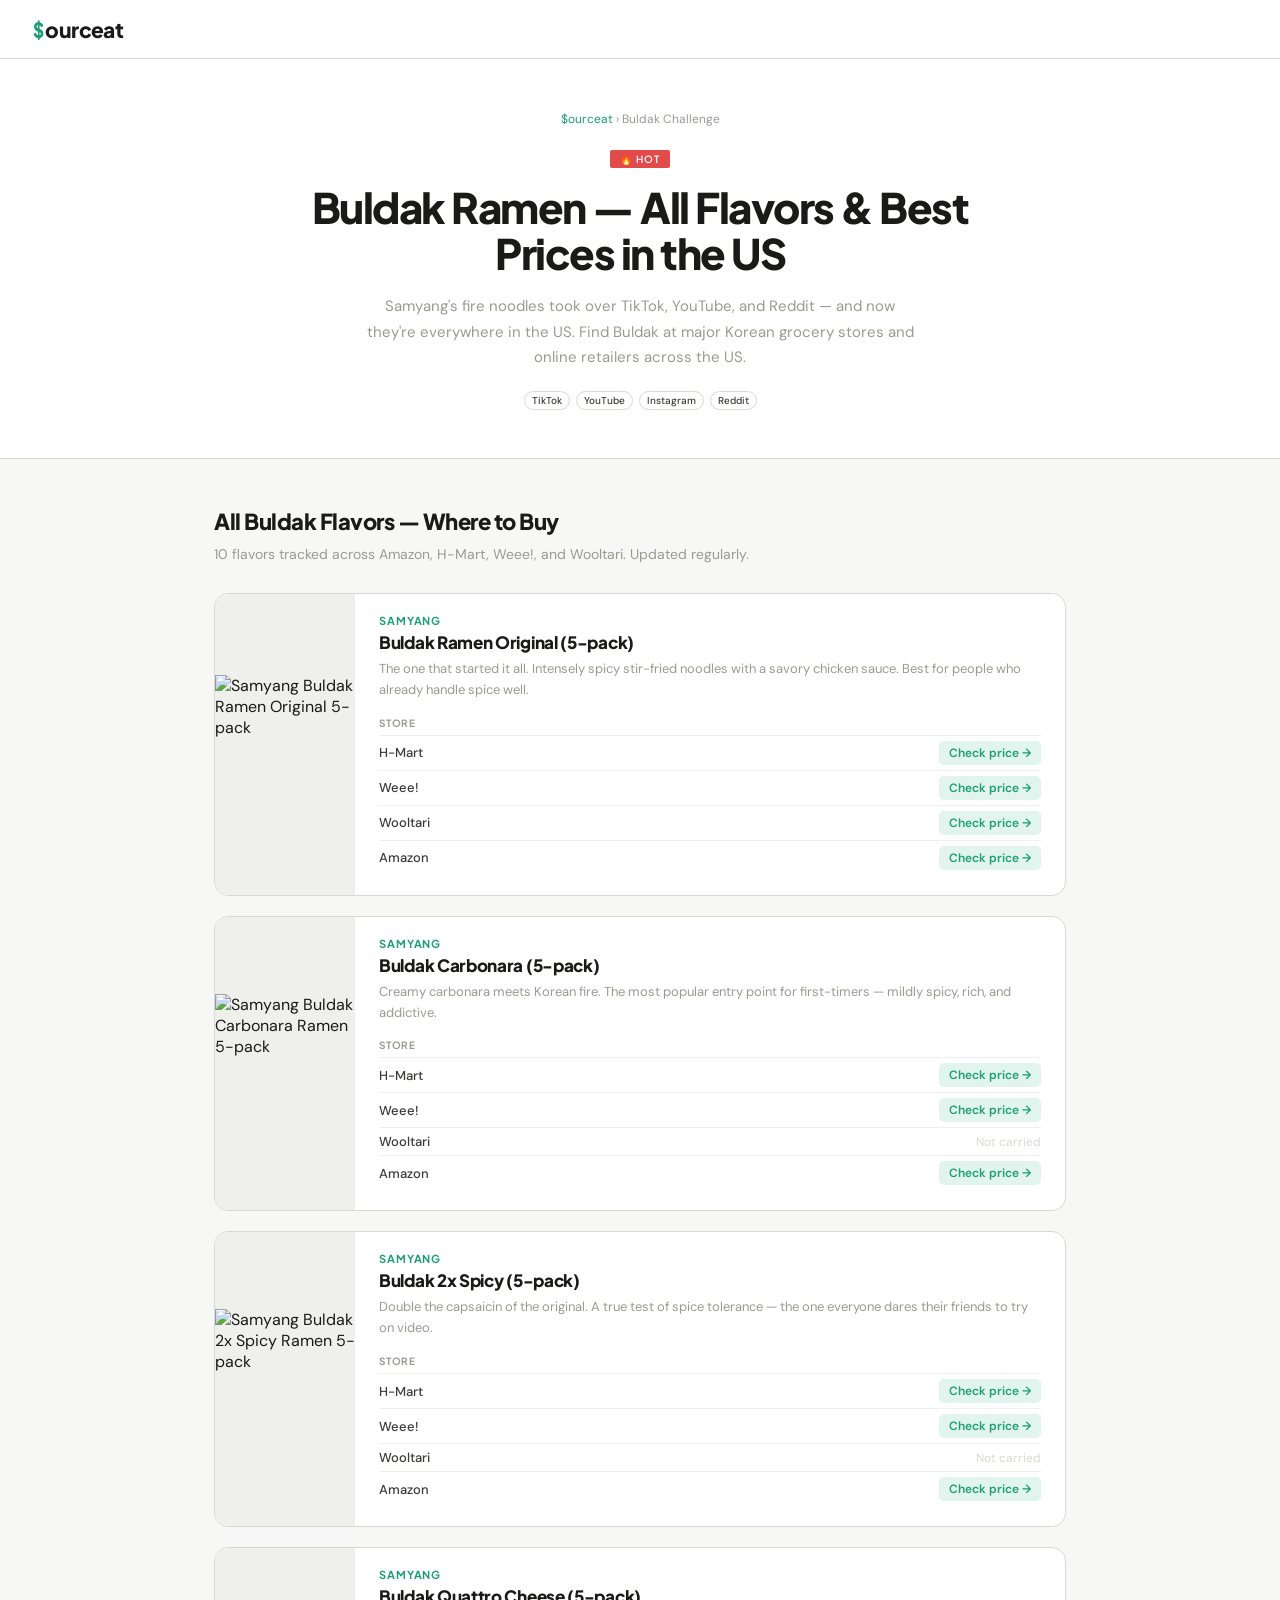
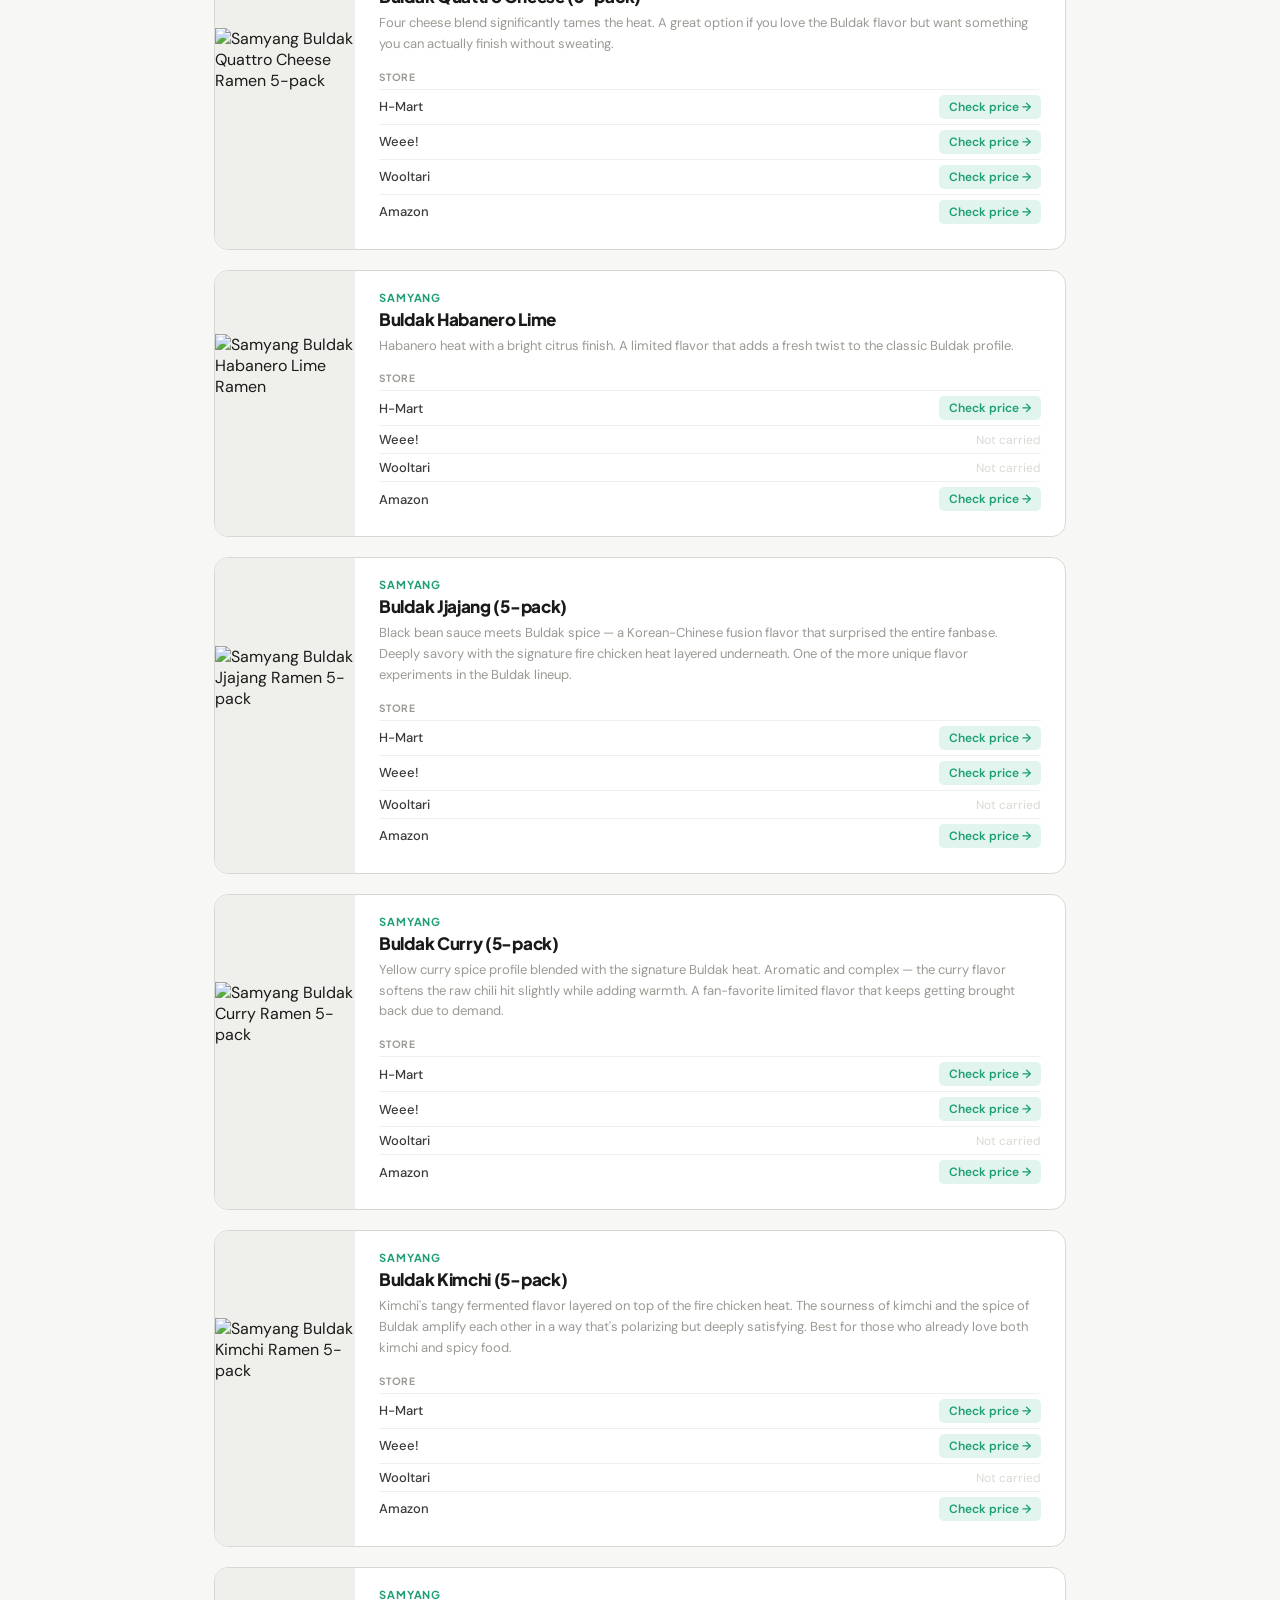
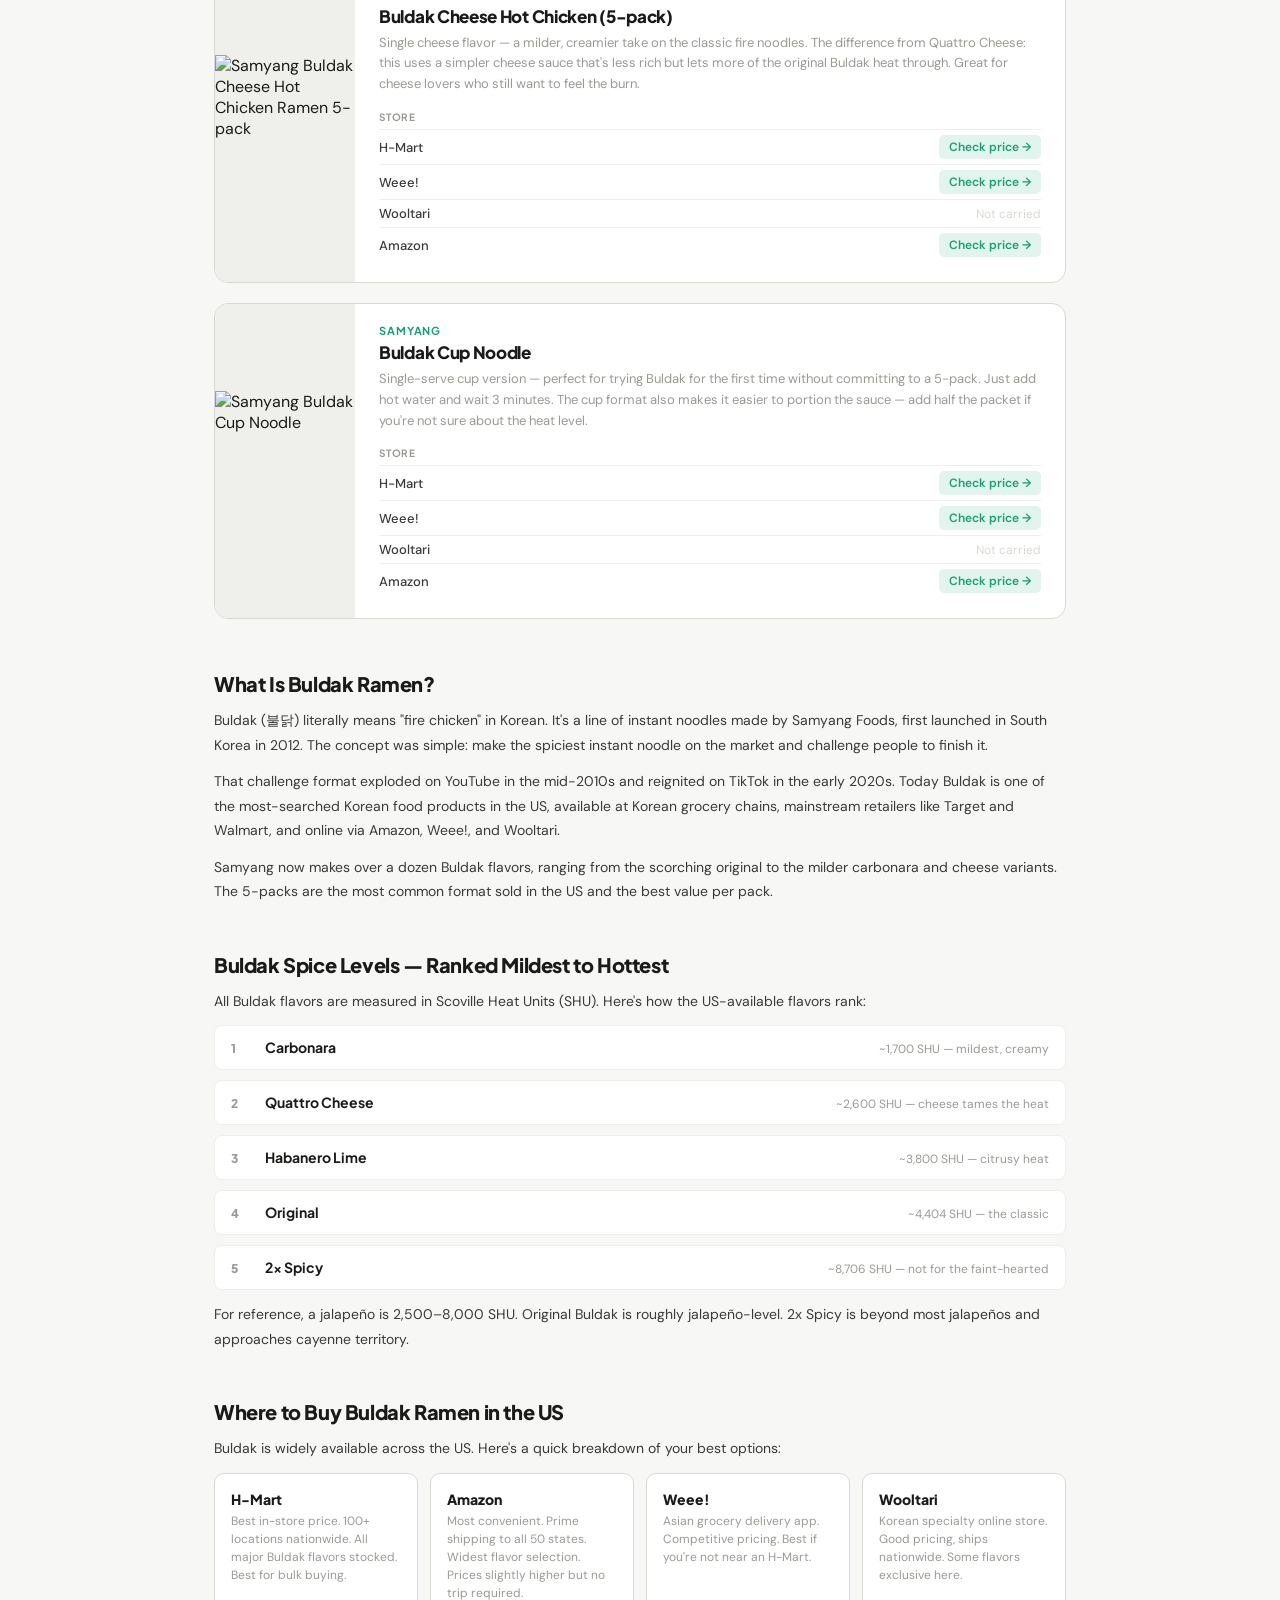
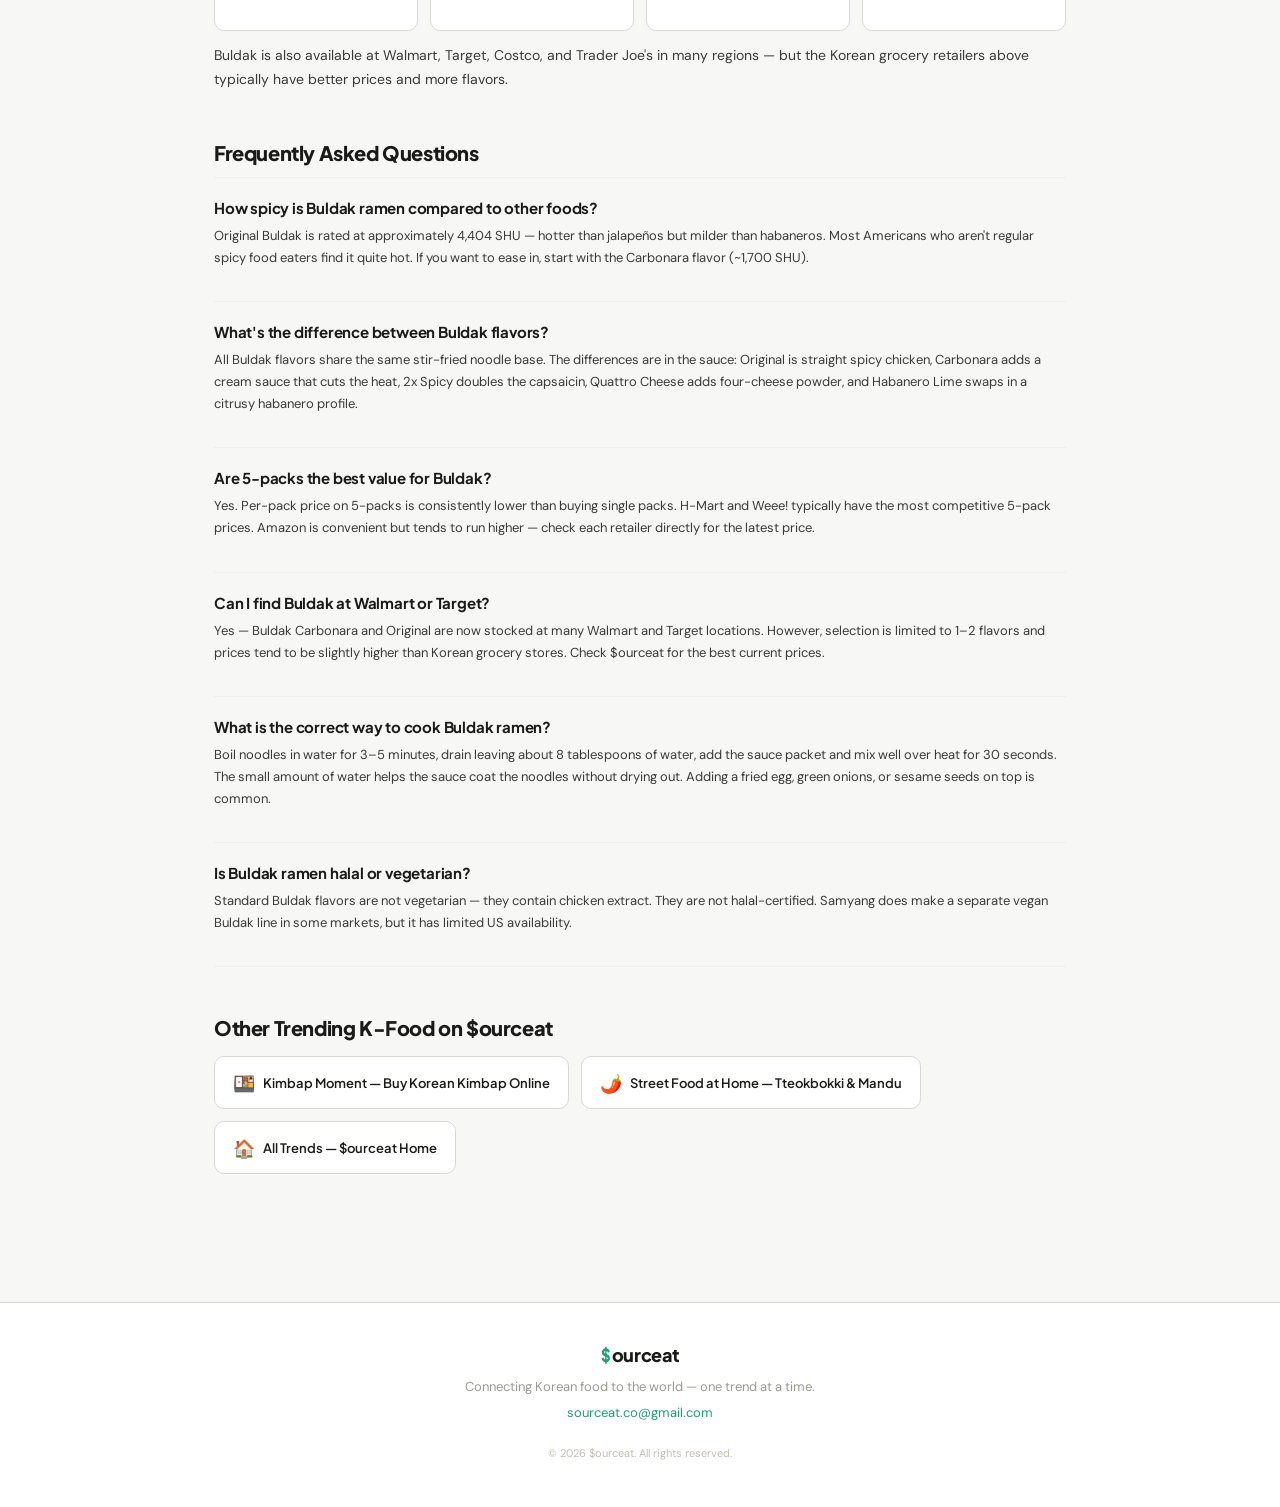
==== buldak.html @ 6c548b0f "Add /snacks page, expand buldak to 10 products, add email newsletter + sitemap update - New snacks.h" ====
<!DOCTYPE html>
<html lang="en">
<head>
  <meta charset="UTF-8"/>
  <meta name="viewport" content="width=device-width, initial-scale=1.0"/>
  <title>Buldak Ramen: All Flavors — Where to Buy in the US | $ourceat</title>
  <meta name="description" content="Shop Samyang Buldak fire noodles across Amazon, H-Mart, Weee!, Wooltari, and Yamibuy. Original, Carbonara, 2x Spicy, Quattro Cheese — all in one place."/>
  <link rel="canonical" href="https://sourceat.vercel.app/buldak"/>
  <meta name="google-site-verification" content="n_wAcvXd13I_KfXWBFUASHfhzaQqhUl67tH9fZztiqk"/>
  <script defer src="/_vercel/insights/script.js"></script>
  <!-- Open Graph -->
  <meta property="og:type" content="article"/>
  <meta property="og:title" content="Buldak Ramen: All Flavors — Where to Buy in the US | $ourceat"/>
  <meta property="og:description" content="Find Samyang Buldak at Amazon, H-Mart, Weee!, Wooltari, and Yamibuy. Shop at H-Mart, Weee!, Amazon, Wooltari, and Yamibuy."/>
  <meta property="og:url" content="https://sourceat.vercel.app/buldak"/>
  <meta property="og:image" content="https://img08.weeecdn.net/item/image/320/664/33D51C5F44804584.jpeg!c864x0_q80.auto"/>
  <meta property="og:site_name" content="$ourceat"/>
  <meta name="twitter:card" content="summary_large_image"/>
  <meta name="twitter:title" content="Buldak Ramen: All Flavors & Best Prices in the US"/>
  <meta name="twitter:description" content="Find Samyang Buldak at Amazon, H-Mart, Weee!, Wooltari, and Yamibuy."/>
  <meta name="twitter:image" content="https://img08.weeecdn.net/item/image/320/664/33D51C5F44804584.jpeg!c864x0_q80.auto"/>
  <script type="application/ld+json">
  {
    "@context": "https://schema.org",
    "@type": "ItemList",
    "name": "Buldak Ramen — All Flavors",
    "url": "https://sourceat.vercel.app/buldak",
    "description": "Samyang Buldak fire noodle flavors available at major US retailers.",
    "itemListElement": [
      {
        "@type": "ListItem", "position": 1,
        "item": {
          "@type": "Product",
          "name": "Buldak Ramen Original 5-Pack",
          "brand": {"@type": "Brand", "name": "Samyang"},
          "description": "The original Buldak fire noodles. Intensely spicy stir-fried noodles with savory chicken sauce.",
          "image": "https://img08.weeecdn.net/item/image/320/664/33D51C5F44804584.jpeg!c864x0_q80.auto",
          "offers": {"@type": "Offer", "availability": "https://schema.org/InStock"}
        }
      },
      {
        "@type": "ListItem", "position": 2,
        "item": {
          "@type": "Product",
          "name": "Buldak Carbonara Ramen 5-Pack",
          "brand": {"@type": "Brand", "name": "Samyang"},
          "description": "Creamy carbonara meets Korean fire noodles. The most popular entry point for first-timers.",
          "image": "https://img08.weeecdn.net/product/image/163/812/6482C3FEE019CAFA.png!c864x0_q80.auto",
          "offers": {"@type": "Offer", "availability": "https://schema.org/InStock"}
        }
      },
      {
        "@type": "ListItem", "position": 3,
        "item": {
          "@type": "Product",
          "name": "Buldak 2x Spicy Ramen 5-Pack",
          "brand": {"@type": "Brand", "name": "Samyang"},
          "description": "Double the capsaicin. A true test of spice tolerance.",
          "image": "https://img08.weeecdn.net/product/image/246/100/1D0F89AC3A3D7FCA.png!c864x0_q80.auto",
          "offers": {"@type": "Offer", "availability": "https://schema.org/InStock"}
        }
      },
      {
        "@type": "ListItem", "position": 4,
        "item": {
          "@type": "Product",
          "name": "Buldak Quattro Cheese Ramen 5-Pack",
          "brand": {"@type": "Brand", "name": "Samyang"},
          "description": "Four cheese blend tames the heat. Popular with cheese lovers.",
          "image": "https://img08.weeecdn.net/product/image/238/941/16818529242176F8.png!c864x0_q80.auto",
          "offers": {"@type": "Offer", "availability": "https://schema.org/InStock"}
        }
      },
      {
        "@type": "ListItem", "position": 5,
        "item": {
          "@type": "Product",
          "name": "Buldak Habanero Lime Ramen",
          "brand": {"@type": "Brand", "name": "Samyang"},
          "description": "Habanero heat with a fresh citrus twist. Limited availability.",
          "image": "https://img08.weeecdn.net/product/image/766/920/72B0A05A5DCB4FFD.png!c864x0_q80.auto",
          "offers": {"@type": "Offer", "availability": "https://schema.org/InStock"}
        }
      },
      {
        "@type": "ListItem", "position": 6,
        "item": {
          "@type": "Product",
          "name": "Buldak Jjajang Ramen 5-Pack",
          "brand": {"@type": "Brand", "name": "Samyang"},
          "description": "Black bean sauce meets Buldak spice. A Korean-Chinese fusion flavor.",
          "image": "https://img08.weeecdn.net/item/image/305/855/47549719BF977F5C.jpg!c864x0_q80.auto",
          "offers": {"@type": "Offer", "availability": "https://schema.org/InStock"}
        }
      },
      {
        "@type": "ListItem", "position": 7,
        "item": {
          "@type": "Product",
          "name": "Buldak Curry Ramen 5-Pack",
          "brand": {"@type": "Brand", "name": "Samyang"},
          "description": "Yellow curry spice profile with the signature Buldak heat.",
          "image": "https://img08.weeecdn.net/product/image/988/344/761523A9A8E8CBA2.png!c864x0_q80.auto",
          "offers": {"@type": "Offer", "availability": "https://schema.org/InStock"}
        }
      },
      {
        "@type": "ListItem", "position": 8,
        "item": {
          "@type": "Product",
          "name": "Buldak Kimchi Ramen 5-Pack",
          "brand": {"@type": "Brand", "name": "Samyang"},
          "description": "Kimchi tang layered with fire chicken heat.",
          "image": "https://img08.weeecdn.net/product/image/273/659/3E9D8AD78C3A1C82.png!c864x0_q80.auto",
          "offers": {"@type": "Offer", "availability": "https://schema.org/InStock"}
        }
      },
      {
        "@type": "ListItem", "position": 9,
        "item": {
          "@type": "Product",
          "name": "Buldak Cheese Hot Chicken Ramen 5-Pack",
          "brand": {"@type": "Brand", "name": "Samyang"},
          "description": "Single cheese flavor — a milder, creamier take on the classic fire noodles.",
          "image": "https://img08.weeecdn.net/product/image/238/941/16818529242176F8.png!c864x0_q80.auto",
          "offers": {"@type": "Offer", "availability": "https://schema.org/InStock"}
        }
      },
      {
        "@type": "ListItem", "position": 10,
        "item": {
          "@type": "Product",
          "name": "Buldak Cup Noodle",
          "brand": {"@type": "Brand", "name": "Samyang"},
          "description": "Single-serve cup version — perfect for trying Buldak for the first time.",
          "image": "https://img08.weeecdn.net/item/image/421/583/6EE19352EB8E6AC5.png!c864x0_q80.auto",
          "offers": {"@type": "Offer", "availability": "https://schema.org/InStock"}
        }
      }
    ]
  }
  </script>
  <script type="application/ld+json">
  {
    "@context": "https://schema.org",
    "@type": "FAQPage",
    "mainEntity": [
      {"@type":"Question","name":"How spicy is Buldak ramen compared to other foods?","acceptedAnswer":{"@type":"Answer","text":"Original Buldak is rated at approximately 4,404 SHU — hotter than jalapeños but milder than habaneros. Most Americans who aren't regular spicy food eaters find it quite hot. If you want to ease in, start with the Carbonara flavor (~1,700 SHU)."}},
      {"@type":"Question","name":"What's the difference between Buldak flavors?","acceptedAnswer":{"@type":"Answer","text":"All Buldak flavors share the same stir-fried noodle base. The differences are in the sauce: Original is straight spicy chicken, Carbonara adds a cream sauce that cuts the heat, 2x Spicy doubles the capsaicin, Quattro Cheese adds four-cheese powder, and Habanero Lime swaps in a citrusy habanero profile."}},
      {"@type":"Question","name":"Are 5-packs the best value for Buldak?","acceptedAnswer":{"@type":"Answer","text":"Yes. Per-pack price on 5-packs is consistently lower than buying single packs. H-Mart and Weee! typically have the most competitive 5-pack prices. Amazon is convenient but tends to run higher — check each retailer directly for the latest price."}},
      {"@type":"Question","name":"Can I find Buldak at Walmart or Target?","acceptedAnswer":{"@type":"Answer","text":"Yes — Buldak Carbonara and Original are now stocked at many Walmart and Target locations. However, selection is limited to 1–2 flavors and prices tend to be slightly higher than Korean grocery stores. Check $ourceat for the best current prices."}},
      {"@type":"Question","name":"What is the correct way to cook Buldak ramen?","acceptedAnswer":{"@type":"Answer","text":"Boil noodles in water for 3–5 minutes, drain leaving about 8 tablespoons of water, add the sauce packet and mix well over heat for 30 seconds. The small amount of water helps the sauce coat the noodles without drying out. Adding a fried egg, green onions, or sesame seeds on top is common."}},
      {"@type":"Question","name":"Is Buldak ramen halal or vegetarian?","acceptedAnswer":{"@type":"Answer","text":"Standard Buldak flavors are not vegetarian — they contain chicken extract. They are not halal-certified. Samyang does make a separate vegan Buldak line in some markets, but it has limited US availability."}}
    ]
  }
  </script>
  <script type="application/ld+json">
  {
    "@context": "https://schema.org",
    "@type": "BreadcrumbList",
    "itemListElement": [
      {"@type":"ListItem","position":1,"name":"$ourceat","item":"https://sourceat.vercel.app/"},
      {"@type":"ListItem","position":2,"name":"Buldak Ramen","item":"https://sourceat.vercel.app/buldak"}
    ]
  }
  </script>
  <link rel="preconnect" href="https://fonts.googleapis.com"/>
  <link rel="preconnect" href="https://fonts.gstatic.com" crossorigin/>
  <link href="https://fonts.googleapis.com/css2?family=Plus+Jakarta+Sans:wght@400;500;600;700;800&family=DM+Sans:opsz,wght@9..40,300;9..40,400;9..40,500&display=swap" rel="stylesheet"/>
  <link rel="stylesheet" href="css/style.css"/>
  <style>
    .page-hero{background:var(--white);border-bottom:1px solid var(--gray-200);padding:52px 32px 48px;text-align:center}
    .page-hero-inner{max-width:720px;margin:0 auto}
    .breadcrumb{font-size:12px;color:var(--gray-400);margin-bottom:20px}
    .breadcrumb a{color:var(--teal);text-decoration:none}
    .breadcrumb a:hover{text-decoration:underline}
    .page-hero h1{font-family:var(--font-d);font-size:clamp(26px,4vw,42px);font-weight:800;line-height:1.1;letter-spacing:-1.5px;color:var(--gray-900);margin:16px 0 18px}
    .page-hero p{font-size:15px;color:var(--gray-400);line-height:1.7;max-width:560px;margin:0 auto 20px}
    .page-hero .channels{display:flex;flex-wrap:wrap;gap:6px;justify-content:center;margin-top:4px}
    .page-main{max-width:900px;margin:0 auto;padding:48px 24px 80px}
    .section-title{font-family:var(--font-d);font-size:22px;font-weight:800;color:var(--gray-900);letter-spacing:-.5px;margin-bottom:8px}
    .section-sub{font-size:14px;color:var(--gray-400);line-height:1.6;margin-bottom:28px}
    .prod-list{display:flex;flex-direction:column;gap:20px;margin-bottom:52px}
    .prod-item{background:var(--white);border:1px solid var(--gray-200);border-radius:14px;overflow:hidden;display:flex;gap:0}
    .prod-img{width:140px;flex-shrink:0;background:var(--gray-100);display:flex;align-items:center;justify-content:center}
    .prod-img img{width:100%;height:140px;object-fit:cover;display:block}
    .prod-body{flex:1;padding:20px 24px}
    .prod-brand{font-size:11px;font-weight:700;letter-spacing:.08em;text-transform:uppercase;color:var(--teal);margin-bottom:4px;font-family:var(--font-d)}
    .prod-name{font-family:var(--font-d);font-size:17px;font-weight:800;color:var(--gray-900);letter-spacing:-.3px;margin-bottom:6px}
    .prod-desc{font-size:13px;color:var(--gray-400);line-height:1.6;margin-bottom:16px}
    .price-table{width:100%;border-collapse:collapse}
    .price-table th{font-size:10px;font-weight:700;letter-spacing:.08em;text-transform:uppercase;color:var(--gray-400);text-align:left;padding:0 0 6px;font-family:var(--font-d)}
    .price-table td{font-size:13px;padding:5px 0;border-top:1px solid var(--gray-100);vertical-align:middle}
    .price-table td:first-child{color:var(--gray-700);font-weight:500;width:90px}
    
    .price-table td:last-child{text-align:right}
    .buy-link{display:inline-flex;align-items:center;gap:4px;font-size:12px;font-weight:600;color:var(--teal);text-decoration:none;background:var(--teal-light);padding:4px 10px;border-radius:5px;transition:background .15s}
    .buy-link:hover{background:#c5e8dc}
    .na-label{font-size:12px;color:var(--gray-200)}
    .content-section{margin-bottom:48px}
    .content-section h2{font-family:var(--font-d);font-size:20px;font-weight:800;color:var(--gray-900);letter-spacing:-.4px;margin-bottom:12px}
    .content-section p{font-size:14px;color:var(--gray-700);line-height:1.75;margin-bottom:12px}
    .spice-list{list-style:none;display:flex;flex-direction:column;gap:10px;margin-bottom:12px}
    .spice-item{display:flex;align-items:baseline;gap:10px;font-size:14px;background:var(--white);border:1px solid var(--gray-100);border-radius:8px;padding:12px 16px}
    .spice-rank{font-family:var(--font-d);font-weight:800;color:var(--gray-400);font-size:12px;width:24px;flex-shrink:0}
    .spice-name{font-weight:700;color:var(--gray-900);font-family:var(--font-d);flex:1}
    .spice-heat{font-size:12px;color:var(--gray-400)}
    .store-grid{display:grid;grid-template-columns:repeat(auto-fill,minmax(180px,1fr));gap:12px;margin-bottom:12px}
    .store-card{background:var(--white);border:1px solid var(--gray-200);border-radius:10px;padding:16px}
    .store-card h3{font-family:var(--font-d);font-size:14px;font-weight:800;color:var(--gray-900);margin-bottom:4px}
    .store-card p{font-size:12px;color:var(--gray-400);line-height:1.5}
    .faq{display:flex;flex-direction:column;gap:0}
    .faq-item{border-top:1px solid var(--gray-100);padding:20px 0}
    .faq-item:last-child{border-bottom:1px solid var(--gray-100)}
    .faq-item h3{font-family:var(--font-d);font-size:15px;font-weight:700;color:var(--gray-900);margin-bottom:8px;letter-spacing:-.2px}
    .faq-item p{font-size:13px;color:var(--gray-700);line-height:1.7}
    .related-links{display:flex;flex-wrap:wrap;gap:12px;margin-top:16px}
    .related-link{display:flex;align-items:center;gap:8px;background:var(--white);border:1px solid var(--gray-200);border-radius:10px;padding:14px 18px;text-decoration:none;color:var(--gray-900);font-size:13px;font-weight:600;font-family:var(--font-d);transition:border-color .15s,background .15s}
    .related-link:hover{border-color:var(--teal-mid);background:var(--teal-light)}
    .related-link span{font-size:18px}
    @media(max-width:600px){
      .prod-item{flex-direction:column}
      .prod-img{width:100%;height:160px}
      .prod-img img{height:160px}
      .prod-body{padding:16px}
      .page-main{padding:32px 16px 60px}
      .page-hero{padding:40px 20px 36px}
    }
  </style>
</head>
<body>

<!-- HEADER -->
<header>
  <div class="header-inner">
    <a href="/" class="logo"><span class="logo-s">$</span>ourceat</a>
  </div>
</header>

<!-- PAGE HERO -->
<section class="page-hero">
  <div class="page-hero-inner">
    <div class="breadcrumb"><a href="/">$ourceat</a> &rsaquo; Buldak Challenge</div>
    <span class="trend-tag t-hot">🔥 Hot</span>
    <h1>Buldak Ramen — All Flavors &amp; Best Prices in the US</h1>
    <p>Samyang's fire noodles took over TikTok, YouTube, and Reddit — and now they're everywhere in the US. Find Buldak at major Korean grocery stores and online retailers across the US.</p>
    <div class="channels">
      <span class="ch-badge">TikTok</span>
      <span class="ch-badge">YouTube</span>
      <span class="ch-badge">Instagram</span>
      <span class="ch-badge">Reddit</span>
    </div>
  </div>
</section>

<!-- MAIN CONTENT -->
<main class="page-main">

  <!-- PRODUCTS -->
  <div class="section-title">All Buldak Flavors — Where to Buy</div>
  <p class="section-sub">10 flavors tracked across Amazon, H-Mart, Weee!, and Wooltari. Updated regularly.</p>

  <div class="prod-list">

    <!-- Original -->
    <article class="prod-item">
      <div class="prod-img">
        <img src="https://img08.weeecdn.net/item/image/320/664/33D51C5F44804584.jpeg!c864x0_q80.auto" alt="Samyang Buldak Ramen Original 5-pack" loading="lazy"/>
      </div>
      <div class="prod-body">
        <div class="prod-brand">Samyang</div>
        <div class="prod-name">Buldak Ramen Original (5-pack)</div>
        <p class="prod-desc">The one that started it all. Intensely spicy stir-fried noodles with a savory chicken sauce. Best for people who already handle spice well.</p>
        <table class="price-table">
          <thead><tr><th>Store</th><th></th></tr></thead>
          <tbody>
            <tr><td>H-Mart</td><td><a class="buy-link" href="https://www.hmart.com/hot-chicken-flavor-ramen-4-94oz-140g--5-packs-1/p" target="_blank" rel="noopener">Check price →</a></td></tr>
            <tr><td>Weee!</td><td><a class="buy-link" href="https://www.sayweee.com/en/product/Samyang-Buldak-Ramen--Hot-Chicken-Flavor--2x-Spicy-5pk/59341" target="_blank" rel="noopener">Check price →</a></td></tr>
            <tr><td>Wooltari</td><td><a class="buy-link" href="https://www.wooltariusa.com" target="_blank" rel="noopener">Check price →</a></td></tr>
            <tr><td>Amazon</td><td><a class="buy-link" href="https://www.amazon.com/s?k=samyang+buldak+hot+chicken+ramen+original+5+pack" target="_blank" rel="noopener">Check price →</a></td></tr>
          </tbody>
        </table>
      </div>
    </article>

    <!-- Carbonara -->
    <article class="prod-item">
      <div class="prod-img">
        <img src="https://img08.weeecdn.net/product/image/163/812/6482C3FEE019CAFA.png!c864x0_q80.auto" alt="Samyang Buldak Carbonara Ramen 5-pack" loading="lazy"/>
      </div>
      <div class="prod-body">
        <div class="prod-brand">Samyang</div>
        <div class="prod-name">Buldak Carbonara (5-pack)</div>
        <p class="prod-desc">Creamy carbonara meets Korean fire. The most popular entry point for first-timers — mildly spicy, rich, and addictive.</p>
        <table class="price-table">
          <thead><tr><th>Store</th><th></th></tr></thead>
          <tbody>
            <tr><td>H-Mart</td><td><a class="buy-link" href="https://www.hmart.com/carbo-hot-chicken-flavor-ramen-4-5oz-130g--5-packs-1/p" target="_blank" rel="noopener">Check price →</a></td></tr>
            <tr><td>Weee!</td><td><a class="buy-link" href="https://www.sayweee.com/en/product/Samyang-Buldak-Ramen-Carbonara-Hot-Chicken-Flavor/71188" target="_blank" rel="noopener">Check price →</a></td></tr>
            <tr><td>Wooltari</td><td><span class="na-label">Not carried</span></td></tr>
            <tr><td>Amazon</td><td><a class="buy-link" href="https://www.amazon.com/s?k=samyang+buldak+carbonara+ramen+5+pack" target="_blank" rel="noopener">Check price →</a></td></tr>
          </tbody>
        </table>
      </div>
    </article>

    <!-- 2x Spicy -->
    <article class="prod-item">
      <div class="prod-img">
        <img src="https://img08.weeecdn.net/product/image/246/100/1D0F89AC3A3D7FCA.png!c864x0_q80.auto" alt="Samyang Buldak 2x Spicy Ramen 5-pack" loading="lazy"/>
      </div>
      <div class="prod-body">
        <div class="prod-brand">Samyang</div>
        <div class="prod-name">Buldak 2x Spicy (5-pack)</div>
        <p class="prod-desc">Double the capsaicin of the original. A true test of spice tolerance — the one everyone dares their friends to try on video.</p>
        <table class="price-table">
          <thead><tr><th>Store</th><th></th></tr></thead>
          <tbody>
            <tr><td>H-Mart</td><td><a class="buy-link" href="https://www.hmart.com/extra-hot-chicken-flavor-ramen-4-94oz-140g--5-packs-1/p" target="_blank" rel="noopener">Check price →</a></td></tr>
            <tr><td>Weee!</td><td><a class="buy-link" href="https://www.sayweee.com/en/product/Samyang-Buldak-Ramen--Hot-Chicken-Flavor--2x-Spicy-5pk/59341" target="_blank" rel="noopener">Check price →</a></td></tr>
            <tr><td>Wooltari</td><td><span class="na-label">Not carried</span></td></tr>
            <tr><td>Amazon</td><td><a class="buy-link" href="https://www.amazon.com/s?k=samyang+buldak+2x+spicy+ramen+5+pack" target="_blank" rel="noopener">Check price →</a></td></tr>
          </tbody>
        </table>
      </div>
    </article>

    <!-- Quattro Cheese -->
    <article class="prod-item">
      <div class="prod-img">
        <img src="https://img08.weeecdn.net/product/image/238/941/16818529242176F8.png!c864x0_q80.auto" alt="Samyang Buldak Quattro Cheese Ramen 5-pack" loading="lazy"/>
      </div>
      <div class="prod-body">
        <div class="prod-brand">Samyang</div>
        <div class="prod-name">Buldak Quattro Cheese (5-pack)</div>
        <p class="prod-desc">Four cheese blend significantly tames the heat. A great option if you love the Buldak flavor but want something you can actually finish without sweating.</p>
        <table class="price-table">
          <thead><tr><th>Store</th><th></th></tr></thead>
          <tbody>
            <tr><td>H-Mart</td><td><a class="buy-link" href="https://www.hmart.com/quattro-cheese-hot-chicken-flavor-ramen-5-11oz-145g--5-packs-1/p" target="_blank" rel="noopener">Check price →</a></td></tr>
            <tr><td>Weee!</td><td><a class="buy-link" href="https://www.sayweee.com" target="_blank" rel="noopener">Check price →</a></td></tr>
            <tr><td>Wooltari</td><td><a class="buy-link" href="https://www.wooltariusa.com" target="_blank" rel="noopener">Check price →</a></td></tr>
            <tr><td>Amazon</td><td><a class="buy-link" href="https://www.amazon.com/s?k=samyang+buldak+quattro+cheese+5+pack" target="_blank" rel="noopener">Check price →</a></td></tr>
          </tbody>
        </table>
      </div>
    </article>

    <!-- Habanero Lime -->
    <article class="prod-item">
      <div class="prod-img">
        <img src="https://img08.weeecdn.net/product/image/766/920/72B0A05A5DCB4FFD.png!c864x0_q80.auto" alt="Samyang Buldak Habanero Lime Ramen" loading="lazy"/>
      </div>
      <div class="prod-body">
        <div class="prod-brand">Samyang</div>
        <div class="prod-name">Buldak Habanero Lime</div>
        <p class="prod-desc">Habanero heat with a bright citrus finish. A limited flavor that adds a fresh twist to the classic Buldak profile.</p>
        <table class="price-table">
          <thead><tr><th>Store</th><th></th></tr></thead>
          <tbody>
            <tr><td>H-Mart</td><td><a class="buy-link" href="https://www.hmart.com/spicy-chicken-flavor-ramen-habanero-lime-big-bowl-3-7oz-105g--1/p" target="_blank" rel="noopener">Check price →</a></td></tr>
            <tr><td>Weee!</td><td><span class="na-label">Not carried</span></td></tr>
            <tr><td>Wooltari</td><td><span class="na-label">Not carried</span></td></tr>
            <tr><td>Amazon</td><td><a class="buy-link" href="https://www.amazon.com/s?k=samyang+buldak+habanero+lime+ramen" target="_blank" rel="noopener">Check price →</a></td></tr>
          </tbody>
        </table>
      </div>
    </article>

    <!-- Jjajang -->
    <article class="prod-item">
      <div class="prod-img">
        <img src="https://img08.weeecdn.net/item/image/305/855/47549719BF977F5C.jpg!c864x0_q80.auto" alt="Samyang Buldak Jjajang Ramen 5-pack" loading="lazy"/>
      </div>
      <div class="prod-body">
        <div class="prod-brand">Samyang</div>
        <div class="prod-name">Buldak Jjajang (5-pack)</div>
        <p class="prod-desc">Black bean sauce meets Buldak spice — a Korean-Chinese fusion flavor that surprised the entire fanbase. Deeply savory with the signature fire chicken heat layered underneath. One of the more unique flavor experiments in the Buldak lineup.</p>
        <table class="price-table">
          <thead><tr><th>Store</th><th></th></tr></thead>
          <tbody>
            <tr><td>H-Mart</td><td><a class="buy-link" href="https://www.hmart.com/jjajang+buldak/s" target="_blank" rel="noopener">Check price →</a></td></tr>
            <tr><td>Weee!</td><td><a class="buy-link" href="https://www.sayweee.com/en/search?keyword=%EB%B6%88%EB%8B%AD%EC%A7%9C%EC%9E%A5" target="_blank" rel="noopener">Check price →</a></td></tr>
            <tr><td>Wooltari</td><td><span class="na-label">Not carried</span></td></tr>
            <tr><td>Amazon</td><td><a class="buy-link" href="https://www.amazon.com/s?k=samyang+buldak+jjajang" target="_blank" rel="noopener">Check price →</a></td></tr>
          </tbody>
        </table>
      </div>
    </article>

    <!-- Curry -->
    <article class="prod-item">
      <div class="prod-img">
        <img src="https://img08.weeecdn.net/product/image/988/344/761523A9A8E8CBA2.png!c864x0_q80.auto" alt="Samyang Buldak Curry Ramen 5-pack" loading="lazy"/>
      </div>
      <div class="prod-body">
        <div class="prod-brand">Samyang</div>
        <div class="prod-name">Buldak Curry (5-pack)</div>
        <p class="prod-desc">Yellow curry spice profile blended with the signature Buldak heat. Aromatic and complex — the curry flavor softens the raw chili hit slightly while adding warmth. A fan-favorite limited flavor that keeps getting brought back due to demand.</p>
        <table class="price-table">
          <thead><tr><th>Store</th><th></th></tr></thead>
          <tbody>
            <tr><td>H-Mart</td><td><a class="buy-link" href="https://www.hmart.com/curry+buldak/s" target="_blank" rel="noopener">Check price →</a></td></tr>
            <tr><td>Weee!</td><td><a class="buy-link" href="https://www.sayweee.com/en/search?keyword=%EB%B6%88%EB%8B%AD%EC%B9%B4%EB%A0%88" target="_blank" rel="noopener">Check price →</a></td></tr>
            <tr><td>Wooltari</td><td><span class="na-label">Not carried</span></td></tr>
            <tr><td>Amazon</td><td><a class="buy-link" href="https://www.amazon.com/s?k=samyang+buldak+curry+ramen" target="_blank" rel="noopener">Check price →</a></td></tr>
          </tbody>
        </table>
      </div>
    </article>

    <!-- Kimchi -->
    <article class="prod-item">
      <div class="prod-img">
        <img src="https://img08.weeecdn.net/product/image/273/659/3E9D8AD78C3A1C82.png!c864x0_q80.auto" alt="Samyang Buldak Kimchi Ramen 5-pack" loading="lazy"/>
      </div>
      <div class="prod-body">
        <div class="prod-brand">Samyang</div>
        <div class="prod-name">Buldak Kimchi (5-pack)</div>
        <p class="prod-desc">Kimchi's tangy fermented flavor layered on top of the fire chicken heat. The sourness of kimchi and the spice of Buldak amplify each other in a way that's polarizing but deeply satisfying. Best for those who already love both kimchi and spicy food.</p>
        <table class="price-table">
          <thead><tr><th>Store</th><th></th></tr></thead>
          <tbody>
            <tr><td>H-Mart</td><td><a class="buy-link" href="https://www.hmart.com/kimchi+buldak/s" target="_blank" rel="noopener">Check price →</a></td></tr>
            <tr><td>Weee!</td><td><a class="buy-link" href="https://www.sayweee.com/en/search?keyword=%EB%B6%88%EB%8B%AD%EA%B9%80%EC%B9%98" target="_blank" rel="noopener">Check price →</a></td></tr>
            <tr><td>Wooltari</td><td><span class="na-label">Not carried</span></td></tr>
            <tr><td>Amazon</td><td><a class="buy-link" href="https://www.amazon.com/s?k=samyang+buldak+kimchi+ramen" target="_blank" rel="noopener">Check price →</a></td></tr>
          </tbody>
        </table>
      </div>
    </article>

    <!-- Cheese -->
    <article class="prod-item">
      <div class="prod-img">
        <img src="https://img08.weeecdn.net/product/image/238/941/16818529242176F8.png!c864x0_q80.auto" alt="Samyang Buldak Cheese Hot Chicken Ramen 5-pack" loading="lazy"/>
      </div>
      <div class="prod-body">
        <div class="prod-brand">Samyang</div>
        <div class="prod-name">Buldak Cheese Hot Chicken (5-pack)</div>
        <p class="prod-desc">Single cheese flavor — a milder, creamier take on the classic fire noodles. The difference from Quattro Cheese: this uses a simpler cheese sauce that's less rich but lets more of the original Buldak heat through. Great for cheese lovers who still want to feel the burn.</p>
        <table class="price-table">
          <thead><tr><th>Store</th><th></th></tr></thead>
          <tbody>
            <tr><td>H-Mart</td><td><a class="buy-link" href="https://www.hmart.com/cheese+buldak/s" target="_blank" rel="noopener">Check price →</a></td></tr>
            <tr><td>Weee!</td><td><a class="buy-link" href="https://www.sayweee.com/en/product/Samyang-Buldak-Ramen-Cheese-Hot-Chicken-Flavor/96921" target="_blank" rel="noopener">Check price →</a></td></tr>
            <tr><td>Wooltari</td><td><span class="na-label">Not carried</span></td></tr>
            <tr><td>Amazon</td><td><a class="buy-link" href="https://www.amazon.com/s?k=samyang+buldak+cheese+hot+chicken+ramen" target="_blank" rel="noopener">Check price →</a></td></tr>
          </tbody>
        </table>
      </div>
    </article>

    <!-- Cup Noodle -->
    <article class="prod-item">
      <div class="prod-img">
        <img src="https://img08.weeecdn.net/item/image/421/583/6EE19352EB8E6AC5.png!c864x0_q80.auto" alt="Samyang Buldak Cup Noodle" loading="lazy"/>
      </div>
      <div class="prod-body">
        <div class="prod-brand">Samyang</div>
        <div class="prod-name">Buldak Cup Noodle</div>
        <p class="prod-desc">Single-serve cup version — perfect for trying Buldak for the first time without committing to a 5-pack. Just add hot water and wait 3 minutes. The cup format also makes it easier to portion the sauce — add half the packet if you're not sure about the heat level.</p>
        <table class="price-table">
          <thead><tr><th>Store</th><th></th></tr></thead>
          <tbody>
            <tr><td>H-Mart</td><td><a class="buy-link" href="https://www.hmart.com/buldak+cup/s" target="_blank" rel="noopener">Check price →</a></td></tr>
            <tr><td>Weee!</td><td><a class="buy-link" href="https://www.sayweee.com/en/search?keyword=%EB%B6%88%EB%8B%AD%EC%BB%B5" target="_blank" rel="noopener">Check price →</a></td></tr>
            <tr><td>Wooltari</td><td><span class="na-label">Not carried</span></td></tr>
            <tr><td>Amazon</td><td><a class="buy-link" href="https://www.amazon.com/s?k=samyang+buldak+cup+noodle" target="_blank" rel="noopener">Check price →</a></td></tr>
          </tbody>
        </table>
      </div>
    </article>

  </div><!-- /prod-list -->

  <!-- ABOUT -->
  <div class="content-section">
    <h2>What Is Buldak Ramen?</h2>
    <p>Buldak (불닭) literally means "fire chicken" in Korean. It's a line of instant noodles made by Samyang Foods, first launched in South Korea in 2012. The concept was simple: make the spiciest instant noodle on the market and challenge people to finish it.</p>
    <p>That challenge format exploded on YouTube in the mid-2010s and reignited on TikTok in the early 2020s. Today Buldak is one of the most-searched Korean food products in the US, available at Korean grocery chains, mainstream retailers like Target and Walmart, and online via Amazon, Weee!, and Wooltari.</p>
    <p>Samyang now makes over a dozen Buldak flavors, ranging from the scorching original to the milder carbonara and cheese variants. The 5-packs are the most common format sold in the US and the best value per pack.</p>
  </div>

  <!-- SPICE LEVELS -->
  <div class="content-section">
    <h2>Buldak Spice Levels — Ranked Mildest to Hottest</h2>
    <p>All Buldak flavors are measured in Scoville Heat Units (SHU). Here's how the US-available flavors rank:</p>
    <ul class="spice-list">
      <li class="spice-item"><span class="spice-rank">1</span><span class="spice-name">Carbonara</span><span class="spice-heat">~1,700 SHU — mildest, creamy</span></li>
      <li class="spice-item"><span class="spice-rank">2</span><span class="spice-name">Quattro Cheese</span><span class="spice-heat">~2,600 SHU — cheese tames the heat</span></li>
      <li class="spice-item"><span class="spice-rank">3</span><span class="spice-name">Habanero Lime</span><span class="spice-heat">~3,800 SHU — citrusy heat</span></li>
      <li class="spice-item"><span class="spice-rank">4</span><span class="spice-name">Original</span><span class="spice-heat">~4,404 SHU — the classic</span></li>
      <li class="spice-item"><span class="spice-rank">5</span><span class="spice-name">2x Spicy</span><span class="spice-heat">~8,706 SHU — not for the faint-hearted</span></li>
    </ul>
    <p>For reference, a jalapeño is 2,500–8,000 SHU. Original Buldak is roughly jalapeño-level. 2x Spicy is beyond most jalapeños and approaches cayenne territory.</p>
  </div>

  <!-- WHERE TO BUY -->
  <div class="content-section">
    <h2>Where to Buy Buldak Ramen in the US</h2>
    <p>Buldak is widely available across the US. Here's a quick breakdown of your best options:</p>
    <div class="store-grid">
      <div class="store-card">
        <h3>H-Mart</h3>
        <p>Best in-store price. 100+ locations nationwide. All major Buldak flavors stocked. Best for bulk buying.</p>
      </div>
      <div class="store-card">
        <h3>Amazon</h3>
        <p>Most convenient. Prime shipping to all 50 states. Widest flavor selection. Prices slightly higher but no trip required.</p>
      </div>
      <div class="store-card">
        <h3>Weee!</h3>
        <p>Asian grocery delivery app. Competitive pricing. Best if you're not near an H-Mart.</p>
      </div>
      <div class="store-card">
        <h3>Wooltari</h3>
        <p>Korean specialty online store. Good pricing, ships nationwide. Some flavors exclusive here.</p>
      </div>
    </div>
    <p>Buldak is also available at Walmart, Target, Costco, and Trader Joe's in many regions — but the Korean grocery retailers above typically have better prices and more flavors.</p>
  </div>

  <!-- FAQ -->
  <div class="content-section">
    <h2>Frequently Asked Questions</h2>
    <div class="faq">
      <div class="faq-item">
        <h3>How spicy is Buldak ramen compared to other foods?</h3>
        <p>Original Buldak is rated at approximately 4,404 SHU — hotter than jalapeños but milder than habaneros. Most Americans who aren't regular spicy food eaters find it quite hot. If you want to ease in, start with the Carbonara flavor (~1,700 SHU).</p>
      </div>
      <div class="faq-item">
        <h3>What's the difference between Buldak flavors?</h3>
        <p>All Buldak flavors share the same stir-fried noodle base. The differences are in the sauce: Original is straight spicy chicken, Carbonara adds a cream sauce that cuts the heat, 2x Spicy doubles the capsaicin, Quattro Cheese adds four-cheese powder, and Habanero Lime swaps in a citrusy habanero profile.</p>
      </div>
      <div class="faq-item">
        <h3>Are 5-packs the best value for Buldak?</h3>
        <p>Yes. Per-pack price on 5-packs is consistently lower than buying single packs. H-Mart and Weee! typically have the most competitive 5-pack prices. Amazon is convenient but tends to run higher — check each retailer directly for the latest price.</p>
      </div>
      <div class="faq-item">
        <h3>Can I find Buldak at Walmart or Target?</h3>
        <p>Yes — Buldak Carbonara and Original are now stocked at many Walmart and Target locations. However, selection is limited to 1–2 flavors and prices tend to be slightly higher than Korean grocery stores. Check $ourceat for the best current prices.</p>
      </div>
      <div class="faq-item">
        <h3>What is the correct way to cook Buldak ramen?</h3>
        <p>Boil noodles in water for 3–5 minutes, drain leaving about 8 tablespoons of water, add the sauce packet and mix well over heat for 30 seconds. The small amount of water helps the sauce coat the noodles without drying out. Adding a fried egg, green onions, or sesame seeds on top is common.</p>
      </div>
      <div class="faq-item">
        <h3>Is Buldak ramen halal or vegetarian?</h3>
        <p>Standard Buldak flavors are not vegetarian — they contain chicken extract. They are not halal-certified. Samyang does make a separate vegan Buldak line in some markets, but it has limited US availability.</p>
      </div>
    </div>
  </div>

  <!-- RELATED -->
  <div class="content-section">
    <h2>Other Trending K-Food on $ourceat</h2>
    <div class="related-links">
      <a class="related-link" href="/kimbap"><span>🍱</span> Kimbap Moment — Buy Korean Kimbap Online</a>
      <a class="related-link" href="/tteokbokki"><span>🌶️</span> Street Food at Home — Tteokbokki &amp; Mandu</a>
      <a class="related-link" href="/"><span>🏠</span> All Trends — $ourceat Home</a>
    </div>
  </div>

</main>

<!-- FOOTER -->
<footer>
  <div class="footer-logo"><span class="logo-s">$</span>ourceat</div>
  <p>Connecting Korean food to the world — one trend at a time.</p>
  <p><a href="mailto:sourceat.co@gmail.com">sourceat.co@gmail.com</a></p>
  <p style="margin-top:20px;font-size:11px;color:#C0BEB6">© 2026 $ourceat. All rights reserved.</p>
</footer>

</body>
</html>
---- css/style.css ----
*,*::before,*::after{box-sizing:border-box;margin:0;padding:0}
    :root{
      --teal:#1D9E75;--teal-dark:#085041;--teal-light:#E1F5EE;--teal-mid:#5DCAA5;
      --gray-50:#F7F7F5;--gray-100:#EFEFEB;--gray-200:#D9D9D3;--gray-400:#9A9A94;
      --gray-700:#3A3A38;--gray-900:#1A1A18;--white:#FFFFFF;
      --font-d:'Plus Jakarta Sans',sans-serif;
      --font-b:'DM Sans',sans-serif;
    }
    html{scroll-behavior:smooth}
    body{font-family:var(--font-b);background:var(--gray-50);color:var(--gray-900);min-height:100vh}

    /* HEADER */
    header{background:var(--white);border-bottom:1px solid var(--gray-200);position:sticky;top:0;z-index:200}
    .header-inner{max-width:1280px;margin:0 auto;padding:0 32px;height:58px;display:flex;align-items:center;justify-content:space-between}
    .logo{font-family:var(--font-d);font-size:21px;font-weight:800;color:var(--gray-900);text-decoration:none;letter-spacing:-0.6px;transition:color .2s}
    .logo:hover{color:var(--teal-dark)}
    .logo-s{color:var(--teal);display:inline-block;transform:scaleX(0.82);transform-origin:center;transition:color .2s}
    .logo:hover .logo-s{color:var(--teal-dark)}

    /* HAMBURGER */
    .hamburger{display:flex;flex-direction:column;gap:5px;background:none;border:none;cursor:pointer;padding:6px;border-radius:6px;transition:background .15s}
    .hamburger:hover{background:var(--gray-100)}
    .hamburger span{display:block;width:22px;height:2px;background:var(--gray-700);border-radius:2px;transition:background .2s}
    .hamburger:hover span{background:var(--gray-900)}

    /* SIDEBAR */
    .sidebar-overlay{display:none;position:fixed;inset:0;background:rgba(20,20,18,.5);z-index:300;backdrop-filter:blur(2px)}
    .sidebar-overlay.open{display:block}
    .sidebar{position:fixed;top:0;right:0;width:300px;height:100dvh;background:var(--white);z-index:400;display:flex;flex-direction:column;padding:28px 32px;transform:translateX(100%);transition:transform .35s cubic-bezier(.4,0,.2,1);box-shadow:-8px 0 40px rgba(0,0,0,.12)}
    .sidebar.open{transform:translateX(0)}
    .sidebar-header{display:flex;align-items:center;justify-content:space-between;margin-bottom:28px}
    .sidebar-close{width:32px;height:32px;background:var(--gray-100);border:none;border-radius:50%;cursor:pointer;font-size:14px;display:flex;align-items:center;justify-content:center;color:var(--gray-700);transition:background .15s}
    .sidebar-close:hover{background:var(--gray-200)}
    .sb-section{padding:20px 0;border-bottom:1px solid var(--gray-100)}
    .sb-label{font-size:10px;font-weight:700;letter-spacing:.1em;text-transform:uppercase;color:var(--gray-400);margin-bottom:10px;font-family:var(--font-d)}
    .sb-text{font-size:13px;color:var(--gray-700);line-height:1.65}
    .sb-guide-btn{width:100%;display:flex;align-items:center;gap:12px;background:var(--teal-light);border:1px solid var(--teal-mid);border-radius:10px;padding:14px 16px;cursor:pointer;text-align:left;transition:background .15s,border-color .15s}
    .sb-guide-btn:hover{background:#d0efea;border-color:var(--teal)}
    .sb-guide-icon{font-size:22px;flex-shrink:0}
    .sb-guide-text{flex:1;display:flex;flex-direction:column;gap:2px}
    .sb-guide-title{font-family:var(--font-d);font-size:13px;font-weight:700;color:var(--teal-dark)}
    .sb-guide-sub{font-size:11px;color:var(--teal)}
    .sb-guide-arrow{font-size:16px;color:var(--teal);flex-shrink:0}
    .sb-stores{display:flex;flex-direction:column;gap:8px}
    .sb-store{display:flex;flex-direction:column;gap:1px}
    .sb-store strong{font-size:12px;font-weight:700;color:var(--gray-900);font-family:var(--font-d)}
    .sb-store span{font-size:11px;color:var(--gray-400)}
    .sidebar-footer{margin-top:auto;padding-top:20px}
    .sidebar-footer .sb-label{margin-bottom:8px}
    .sidebar-footer a{font-size:13px;color:var(--teal);text-decoration:none;font-weight:500}
    .sidebar-footer a:hover{text-decoration:underline}
    /* GUIDE MODAL */
    .guide-intro{font-size:14px;color:var(--gray-400);line-height:1.7;margin-bottom:24px}
    .guide-steps{display:flex;flex-direction:column;gap:20px;margin-bottom:24px}
    .guide-step{display:flex;gap:16px;align-items:flex-start}
    .guide-num{font-family:var(--font-d);font-size:11px;font-weight:800;color:var(--teal);background:var(--teal-light);width:28px;height:28px;border-radius:6px;display:flex;align-items:center;justify-content:center;flex-shrink:0;letter-spacing:.04em}
    .guide-title{font-family:var(--font-d);font-size:14px;font-weight:700;color:var(--gray-900);margin-bottom:4px;letter-spacing:-.2px}
    .guide-desc{font-size:13px;color:var(--gray-400);line-height:1.6}
    .guide-cta{width:100%;margin-top:16px;background:var(--teal);color:var(--white);border:none;border-radius:6px;padding:12px 16px;font-family:var(--font-d);font-size:13px;font-weight:700;cursor:pointer;letter-spacing:-.1px;transition:background .15s}
    .guide-cta:hover{background:var(--teal-dark)}
    /* TREND VIDEO LINK */
    .trend-video-link{display:inline-flex;align-items:center;gap:6px;margin-top:10px;font-size:12px;font-weight:600;color:var(--gray-700);text-decoration:none;background:var(--gray-100);border:1px solid var(--gray-200);border-radius:5px;padding:5px 12px;transition:background .15s,border-color .15s,color .15s}
    .trend-video-link:hover{background:var(--teal-light);border-color:var(--teal-mid);color:var(--teal-dark)}

    /* ROUTE BADGE */
    .route-badge{display:inline-flex;align-items:center;gap:10px;background:var(--white);border:1px solid var(--gray-200);border-radius:999px;padding:6px 18px 6px 14px;margin-bottom:28px;box-shadow:0 2px 12px rgba(0,0,0,.06)}
    .rb-from,.rb-to{font-size:12px;font-weight:600;color:var(--gray-700);font-family:var(--font-d);white-space:nowrap}
    .rb-path{display:flex;align-items:center;gap:5px;color:var(--teal)}
    .rb-line{display:inline-block;width:18px;height:1.5px;background:var(--teal-mid);border-radius:2px;opacity:.7}
    .rb-plane{font-size:15px;animation:flyPlane 2.5s ease-in-out infinite}
    @keyframes flyPlane{0%,100%{transform:translateX(0) translateY(0)}50%{transform:translateX(3px) translateY(-3px)}}

    /* HERO */
    .hero{background:var(--white);border-bottom:1px solid var(--gray-200);padding-top:72px;text-align:center;overflow:hidden}
    .hero-content{padding:0 32px 52px}
    .hero h1{font-family:var(--font-d);font-size:clamp(32px,5.5vw,56px);font-weight:800;line-height:1.06;letter-spacing:-2px;color:var(--gray-900);max-width:700px;margin:0 auto 20px}
    .hero h1 em{font-style:normal;color:var(--teal)}
    .hero-sub{font-size:15px;color:var(--gray-400);max-width:480px;margin:0 auto;line-height:1.7;font-weight:400}

    /* HERO SCROLL STRIP */
    .hero-strip-wrap{width:100%;overflow:hidden;padding:20px 0 52px;background:linear-gradient(to bottom,transparent,#EDF6F2 25%,#EDF6F2 75%,transparent);-webkit-mask-image:linear-gradient(to right,transparent 0%,#000 7%,#000 93%,transparent 100%);mask-image:linear-gradient(to right,transparent 0%,#000 7%,#000 93%,transparent 100%)}
    .hero-scroll-track{display:flex;gap:32px;align-items:center;width:max-content;animation:kfoodScroll 40s linear infinite}
    .hero-scroll-track:hover{animation-play-state:paused}
    @keyframes kfoodScroll{from{transform:translateX(0)}to{transform:translateX(-50%)}}
    .hero-scroll-item{width:140px;height:140px;flex-shrink:0;background:#fff;border-radius:14px;overflow:hidden;padding:10px;display:flex;align-items:center;justify-content:center;box-shadow:0 4px 20px rgba(0,0,0,0.07)}
    .hero-scroll-item img{width:100%;height:100%;object-fit:contain;display:block;mix-blend-mode:multiply}
    @keyframes floatA{0%,100%{transform:translateY(0px) rotate(-1.5deg)}50%{transform:translateY(-10px) rotate(1.5deg)}}
    @keyframes floatB{0%,100%{transform:translateY(-5px) rotate(1deg)}50%{transform:translateY(6px) rotate(-1deg)}}
    @keyframes floatC{0%,100%{transform:translateY(3px) rotate(0.5deg)}50%{transform:translateY(-7px) rotate(-1.5deg)}}
    .hero-scroll-item:nth-child(3n+1) img{animation:floatA 3.2s ease-in-out infinite}
    .hero-scroll-item:nth-child(3n+2) img{animation:floatB 2.8s ease-in-out infinite 1s}
    .hero-scroll-item:nth-child(3n) img{animation:floatC 3.6s ease-in-out infinite 1.8s}

    /* TREND SECTION */
    .trend-section{max-width:1280px;margin:0 auto;padding:48px 32px 0}
    .trend-section+.trend-section{padding-top:52px}
    .trend-section:last-of-type{padding-bottom:80px}

    .trend-header{margin-bottom:20px;padding-bottom:16px;border-bottom:2px solid var(--gray-900)}
    .trend-meta{display:flex;align-items:center;gap:10px;margin-bottom:8px;flex-wrap:wrap}
    .trend-tag{font-size:10px;font-weight:600;letter-spacing:.1em;text-transform:uppercase;padding:3px 10px;border-radius:2px;color:#fff;font-family:var(--font-d)}
    .t-hot{background:#E24B4A}
    .t-rising{background:var(--teal)}
    .t-viral{background:#534AB7}
    .t-snack{background:#D97706}
    .trend-channels{display:flex;gap:6px;align-items:center;flex-wrap:wrap}
    .ch-badge{font-size:10px;font-weight:500;padding:2px 7px;border-radius:999px;border:1px solid var(--gray-200);color:var(--gray-700);background:var(--white);text-decoration:none}
    .ch-badge.ch-link{cursor:pointer;transition:background .15s,border-color .15s,color .15s}
    .ch-badge.ch-link:hover{background:var(--gray-900);border-color:var(--gray-900);color:var(--white)}
    .trend-title{font-family:var(--font-d);font-size:22px;font-weight:700;letter-spacing:-.5px;color:var(--gray-900);margin-bottom:4px}
    .trend-desc{font-size:13px;color:var(--gray-400);line-height:1.6;max-width:640px}
    .trend-count-row{display:flex;align-items:center;gap:16px;margin-top:10px;flex-wrap:wrap}
    .trend-count{font-size:12px;color:var(--gray-400)}

    /* PRODUCT GRID */
    .prod-grid{display:grid;grid-template-columns:repeat(auto-fill,minmax(200px,1fr));gap:12px}

    /* CARD */
    .card{background:var(--white);border:1px solid var(--gray-200);border-radius:8px;overflow:hidden;display:flex;flex-direction:column;cursor:pointer;transition:box-shadow .2s,border-color .2s;opacity:0;animation:rise .4s ease forwards}
    .card:hover{box-shadow:0 6px 24px rgba(0,0,0,.07);border-color:var(--gray-400)}
    @keyframes rise{from{opacity:0;transform:translateY(10px)}to{opacity:1;transform:translateY(0)}}

    /* card image */
    .card-thumb{width:100%;aspect-ratio:4/3;background:var(--gray-100);overflow:hidden;position:relative;display:block;flex-shrink:0}
    .card-thumb img{width:100%;height:100%;object-fit:cover;display:block;transition:transform .3s}
    .card:hover .card-thumb img{transform:scale(1.04)}
    .thumb-fallback{width:100%;height:100%;display:flex;align-items:center;justify-content:center;font-family:var(--font-d);font-size:11px;font-weight:600;color:var(--gray-400);letter-spacing:.05em;text-transform:uppercase;padding:8px;text-align:center}

    /* availability badge */
    .card-avail{position:absolute;top:8px;right:8px;z-index:2}
    .avail-badge{font-size:10px;font-weight:600;padding:3px 8px;border-radius:3px;letter-spacing:.03em}
    .avail-all{background:var(--teal);color:#fff}
    .avail-some{background:rgba(26,26,24,.65);color:#fff}

    .card-body{padding:8px 12px 6px;flex:1}
    .card-brand{font-size:11px;color:var(--gray-400);margin-bottom:3px}
    .card-name{font-family:var(--font-d);font-size:13px;font-weight:600;color:var(--gray-900);line-height:1.35;margin-bottom:4px;letter-spacing:-.2px}
    .card-desc{font-size:11px;color:var(--gray-400);line-height:1.5;display:-webkit-box;-webkit-line-clamp:2;-webkit-box-orient:vertical;overflow:hidden}

    /* shop pills */
    .card-shops-preview{padding:8px 12px 0;display:flex;gap:4px;flex-wrap:wrap}
    .shop-pill{font-size:10px;padding:2px 7px;border-radius:999px;background:var(--gray-100);color:var(--gray-400);border:1px solid var(--gray-200)}
    .shop-pill.on{background:var(--teal-light);color:var(--teal-dark);border-color:var(--teal-mid)}

    .card-footer{padding:8px 12px 12px;border-top:1px solid var(--gray-100);margin-top:8px;display:flex;align-items:center;justify-content:space-between}
    .card-store-count{font-size:11px;color:var(--gray-400)}
    .card-cta{font-size:10px;font-weight:600;color:var(--teal);letter-spacing:.04em;text-transform:uppercase;border:1px solid var(--teal);padding:4px 9px;border-radius:3px;transition:background .15s,color .15s}
    .card:hover .card-cta{background:var(--teal);color:var(--white)}

    /* MODAL */
    .overlay{display:none;position:fixed;inset:0;background:rgba(20,20,18,.6);z-index:500;align-items:flex-start;justify-content:center;padding:24px 16px;overflow-y:auto}
    .overlay.open{display:flex}
    .modal{background:var(--white);border-radius:10px;width:100%;max-width:680px;margin:auto;animation:popIn .2s ease}
    @keyframes popIn{from{opacity:0;transform:scale(.97) translateY(8px)}to{opacity:1;transform:scale(1) translateY(0)}}

    /* modal header */
    .modal-topbar{padding:20px 24px 16px;border-bottom:1px solid var(--gray-100);display:flex;align-items:flex-start;justify-content:space-between;gap:16px}
    .modal-topbar-left{flex:1}
    .modal-trend-row{display:flex;align-items:center;gap:6px;flex-wrap:wrap;margin-bottom:8px}
    .modal-name{font-family:var(--font-d);font-size:20px;font-weight:700;letter-spacing:-.4px;color:var(--gray-900);line-height:1.2}
    .modal-brand{font-size:12px;color:var(--gray-400);margin-top:3px}
    .modal-close{width:28px;height:28px;background:var(--gray-100);border:none;border-radius:50%;cursor:pointer;font-size:14px;display:flex;align-items:center;justify-content:center;color:var(--gray-700);flex-shrink:0;transition:background .15s}
    .modal-close:hover{background:var(--gray-200)}

    .modal-body{padding:20px 24px 28px}
    .modal-desc{font-size:14px;color:var(--gray-400);line-height:1.7;margin-bottom:20px}
    .mlabel{font-size:10px;font-weight:600;letter-spacing:.1em;text-transform:uppercase;color:var(--gray-400);margin-bottom:10px;font-family:var(--font-d)}

    /* shop buttons — 2×2 grid for 4 retailers */
    .shop-grid{display:grid;grid-template-columns:repeat(2,1fr);gap:10px;margin-bottom:24px}
    .shop-btn{display:flex;flex-direction:column;align-items:center;gap:3px;background:var(--gray-50);border:1px solid var(--gray-200);border-radius:6px;padding:14px 10px;text-decoration:none;transition:border-color .15s,background .15s;position:relative}
    .shop-btn.avail:hover{border-color:var(--teal);background:var(--teal-light)}
    .shop-btn.unavail{opacity:.4;pointer-events:none;cursor:default}
    .shop-btn-name{font-family:var(--font-d);font-size:13px;font-weight:600;color:var(--gray-900)}
    .shop-btn-tag{font-size:11px;color:var(--gray-400);margin-top:2px}
    .shop-btn-na{font-size:11px;color:var(--gray-400)}
    .shop-btn-cta{margin-top:6px;font-size:10px;font-weight:600;color:var(--teal);letter-spacing:.04em;text-transform:uppercase}

    .mdivider{height:1px;background:var(--gray-100);margin:20px 0}

    /* COMMENTS */
    .comment-input-row{display:flex;gap:10px;align-items:flex-start}
    .avatar-sm{width:32px;height:32px;border-radius:50%;background:var(--teal-light);flex-shrink:0;display:flex;align-items:center;justify-content:center;font-family:var(--font-d);font-size:10px;font-weight:700;color:var(--teal-dark)}
    .comment-textarea{flex:1;border:1px solid var(--gray-200);border-radius:6px;padding:9px 12px;font-family:var(--font-b);font-size:13px;color:var(--gray-900);resize:none;min-height:68px;transition:border-color .2s;outline:none;background:var(--gray-50)}
    .comment-textarea:focus{border-color:var(--teal);background:var(--white)}
    .comment-textarea::placeholder{color:var(--gray-400)}
    .comment-submit{margin-top:8px;margin-left:42px;background:var(--teal);color:var(--white);border:none;border-radius:4px;padding:7px 16px;font-family:var(--font-d);font-size:11px;font-weight:600;letter-spacing:.04em;cursor:pointer;transition:background .15s}
    .comment-submit:hover{background:var(--teal-dark)}
    .comments-list{display:flex;flex-direction:column;gap:16px;margin-top:18px}
    .comment-item{display:flex;gap:10px}
    .comment-meta{display:flex;align-items:baseline;gap:8px;margin-bottom:3px}
    .comment-author{font-size:13px;font-weight:600;color:var(--gray-900)}
    .comment-time{font-size:11px;color:var(--gray-400)}
    .comment-text{font-size:13px;color:var(--gray-700);line-height:1.6}
    .comment-actions{display:flex;gap:12px;margin-top:5px}
    .c-action{font-size:11px;color:var(--gray-400);cursor:pointer;display:flex;align-items:center;gap:4px;border:none;background:none;transition:color .15s;padding:0;font-family:var(--font-b)}
    .c-action:hover,.c-action.liked{color:var(--teal)}
    .c-action.liked{font-weight:500}
    .no-comments{text-align:center;padding:20px 0;font-size:13px;color:var(--gray-400)}

    /* FOOTER */
    footer{background:var(--white);border-top:1px solid var(--gray-200);padding:40px 32px;text-align:center}
    .footer-logo{font-family:var(--font-d);font-size:18px;font-weight:800;color:var(--gray-900);margin-bottom:10px;letter-spacing:-.4px}
    footer p{font-size:13px;color:var(--gray-400);margin-bottom:4px;line-height:1.7}
    footer a{color:var(--teal);text-decoration:none}
    footer a:hover{text-decoration:underline}

    /* SHARE BUTTONS */
    .share-btn{display:inline-flex;align-items:center;gap:6px;font-size:12px;font-weight:500;padding:7px 14px;border-radius:6px;border:1px solid var(--gray-200);background:var(--gray-50);color:var(--gray-700);text-decoration:none;cursor:pointer;font-family:var(--font-b);transition:background .15s,border-color .15s,color .15s}
    .share-btn:hover{background:var(--gray-100);border-color:var(--gray-400);color:var(--gray-900)}

    /* COMMENTS DISABLED NOTICE */
    .comments-disabled{font-size:12px;color:var(--gray-400);padding:10px 14px;background:var(--gray-50);border:1px solid var(--gray-200);border-radius:6px;margin-bottom:16px}

    /* NICKNAME INPUT */
    .comment-author-row{display:flex;align-items:center;gap:10px}
    .comment-name-input{flex:1;max-width:180px;border:none;border-bottom:1.5px solid var(--gray-200);background:transparent;font-family:var(--font-d);font-size:13px;font-weight:600;color:var(--gray-900);outline:none;padding:4px 2px;transition:border-color .2s}
    .comment-name-input:focus{border-color:var(--teal)}
    .comment-name-input::placeholder{color:var(--gray-400);font-weight:400}

    /* DISCUSSION THREADS */
    .comment-sort{display:flex;align-items:center;justify-content:space-between;padding-bottom:10px;border-bottom:1px solid var(--gray-100)}
    .comment-count-label{font-size:12px;font-weight:600;color:var(--gray-700);font-family:var(--font-d)}
    .sort-btns{display:flex;gap:4px}
    .sort-btn{font-size:11px;font-weight:500;padding:4px 10px;border:1px solid var(--gray-200);border-radius:4px;background:var(--white);color:var(--gray-400);cursor:pointer;transition:all .15s;font-family:var(--font-b)}
    .sort-btn:hover{background:var(--gray-100);color:var(--gray-700)}
    .sort-btn.active{background:var(--gray-900);border-color:var(--gray-900);color:var(--white)}

    .comment-thread{display:flex;flex-direction:column}
    .comment-thread+.comment-thread{margin-top:16px}

    .replies-list{margin-left:42px;margin-top:10px;padding-left:12px;border-left:2px solid var(--gray-100);display:flex;flex-direction:column;gap:12px}
    .reply-item{display:flex;gap:8px}
    .avatar-sm.reply-avatar{width:24px;height:24px;font-size:8px}

    .reply-input-container{margin-left:42px;margin-top:8px;padding:10px 12px;background:var(--gray-50);border-radius:6px;border:1px solid var(--gray-200)}
    .reply-input-row{display:flex;gap:8px;align-items:flex-start}
    .reply-actions{display:flex;gap:8px;margin-top:6px;margin-left:32px;align-items:center}

    @media(max-width:640px){
      .prod-grid{grid-template-columns:1fr 1fr;gap:10px}
      .trend-section{padding:32px 16px 0}
      .modal-body{padding:16px 18px 24px}
      .modal-topbar{padding:16px 18px 14px}
      .shop-grid{grid-template-columns:1fr 1fr}
      .card-shops-preview{gap:3px}
      .shop-pill{font-size:9px;padding:1px 5px}
      .hero{padding-top:48px}
      .hero-content{padding:0 20px 40px}
      .hero-scroll-item{width:100px;height:100px}
      .header-inner{padding:0 20px}
      .sidebar{width:100%;max-width:320px}
    }
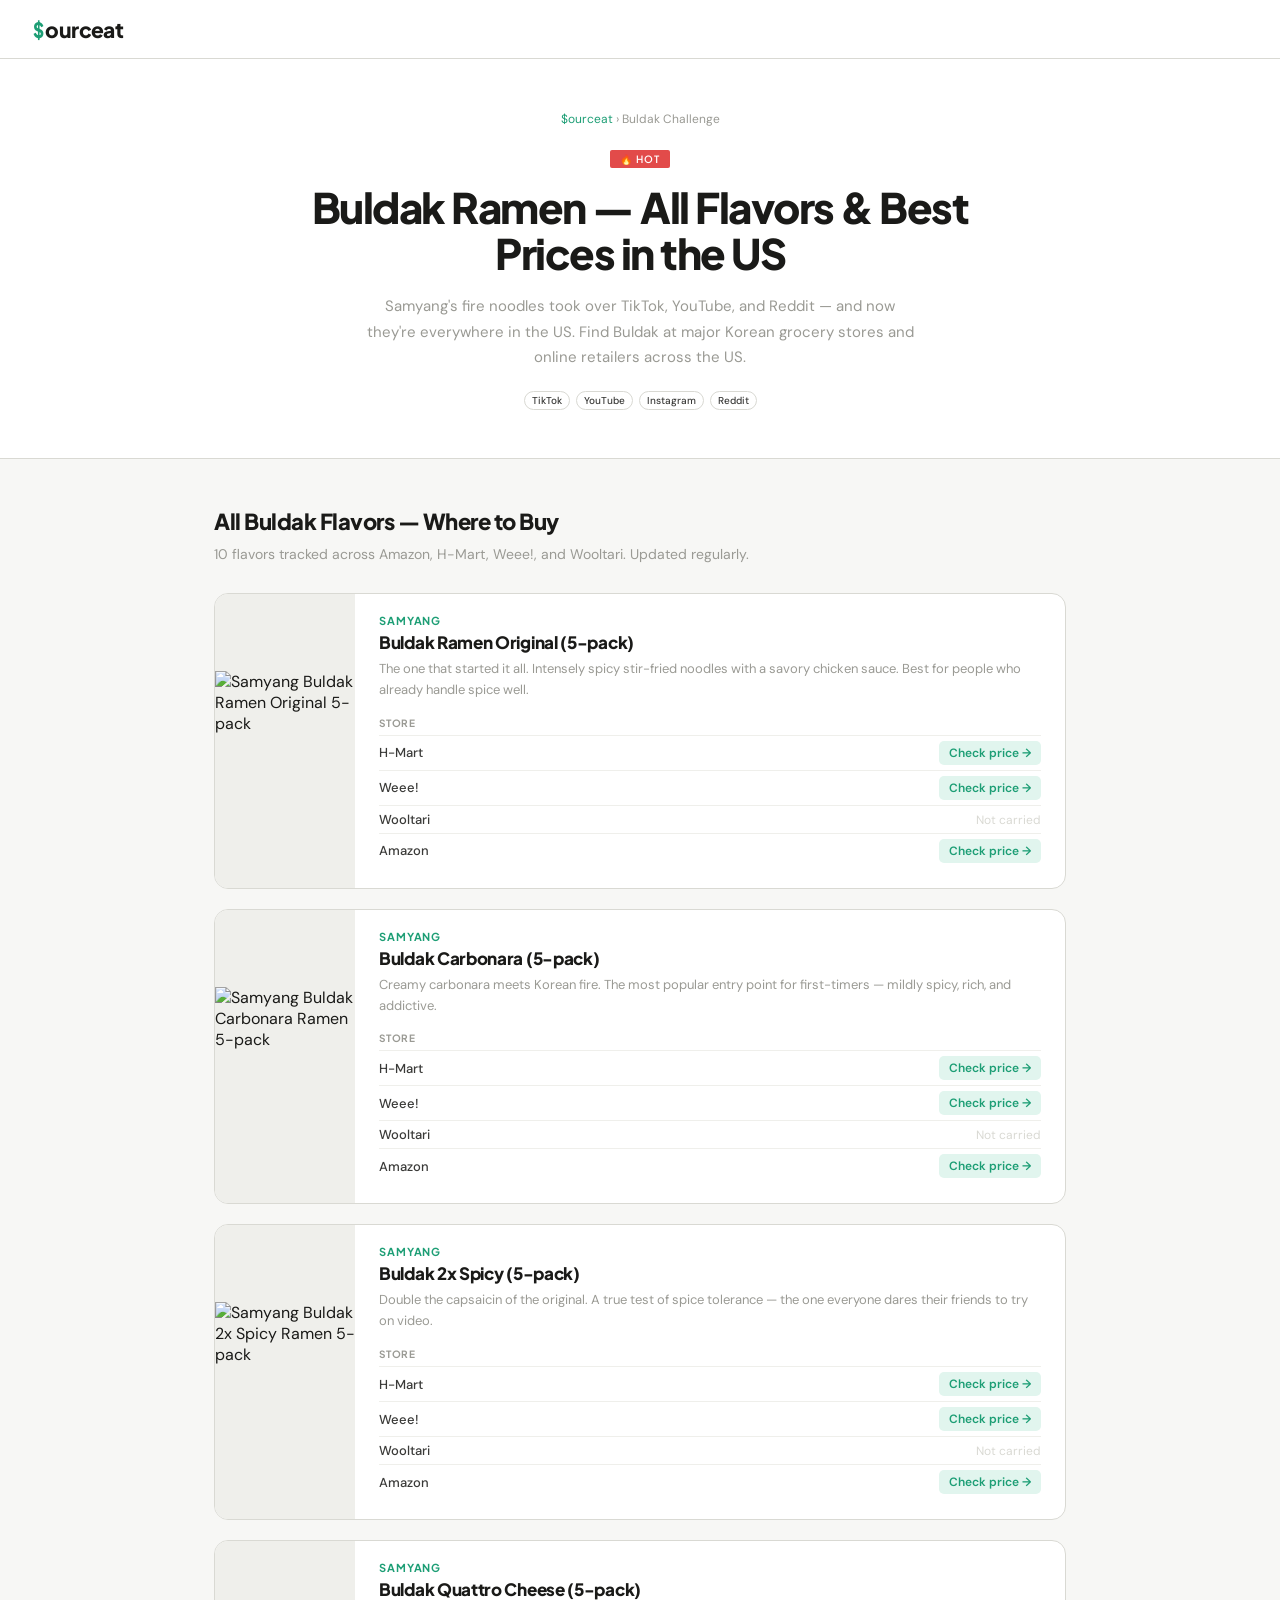
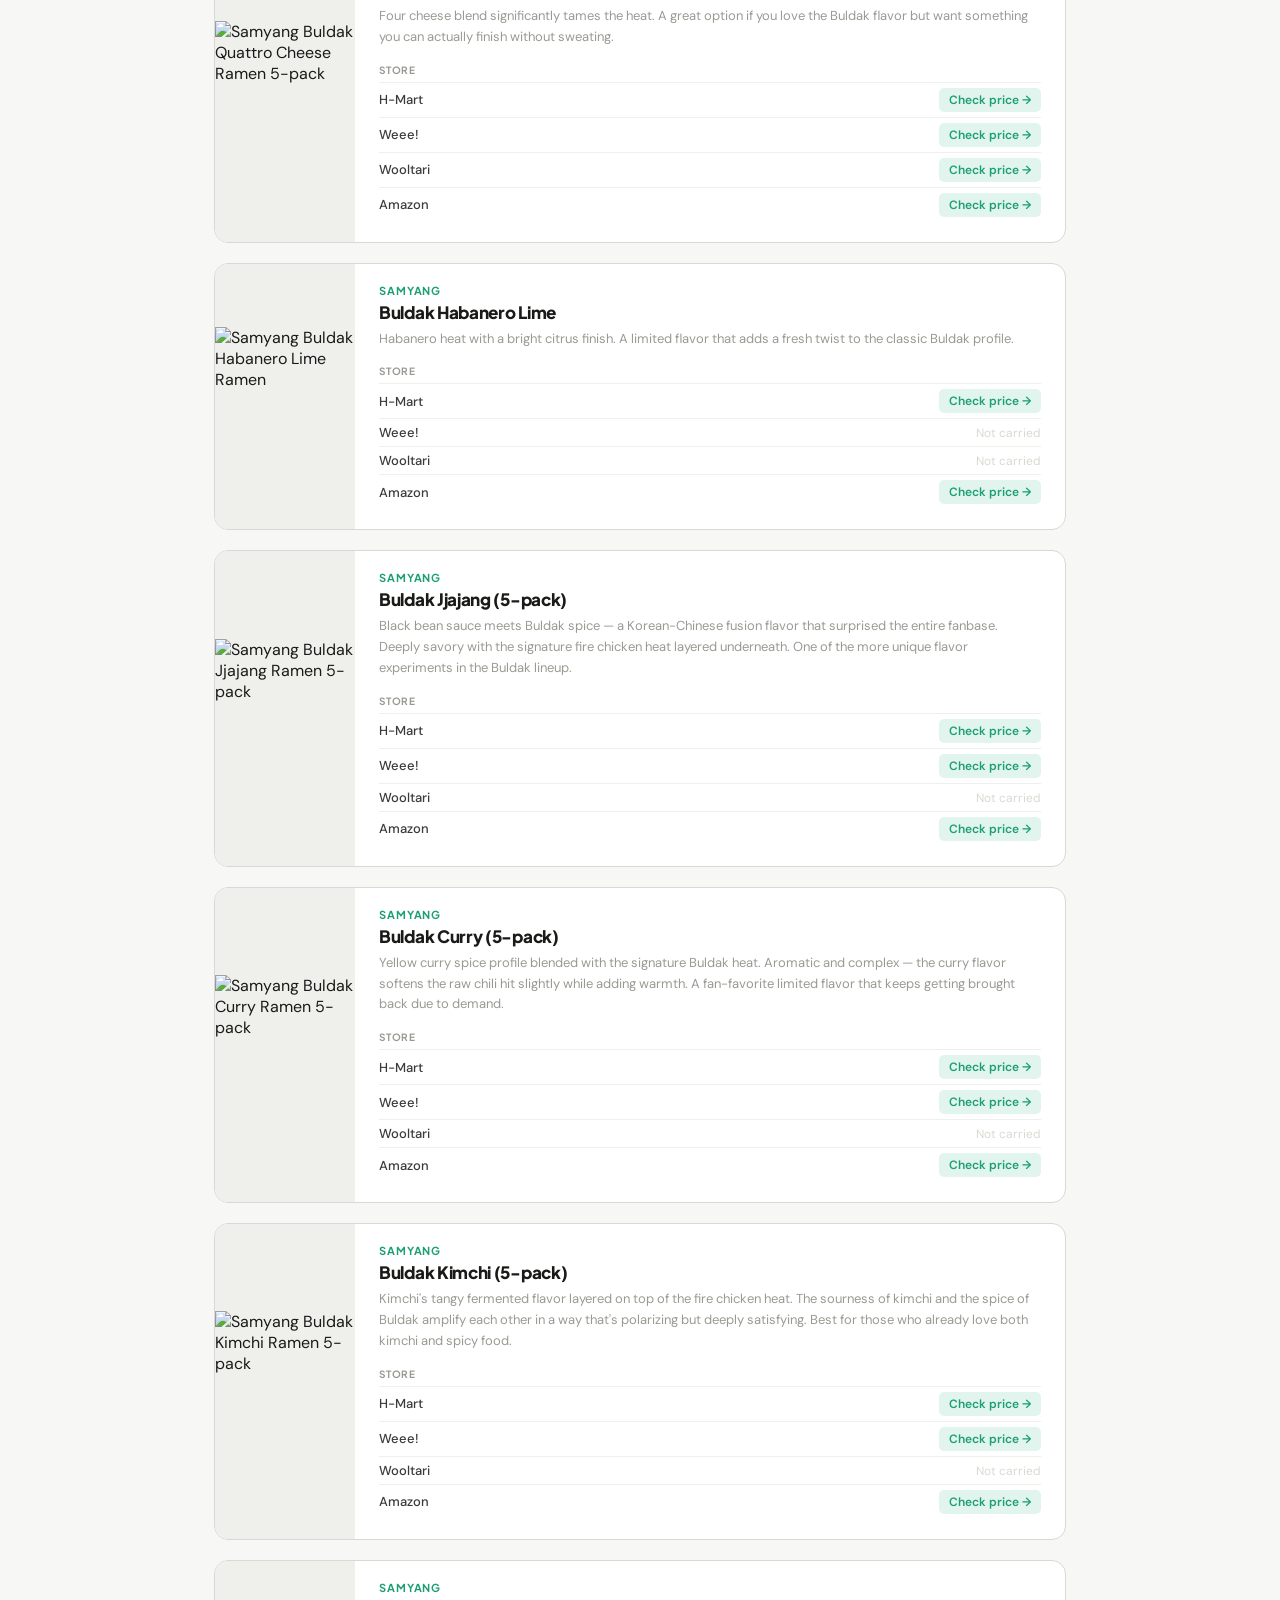
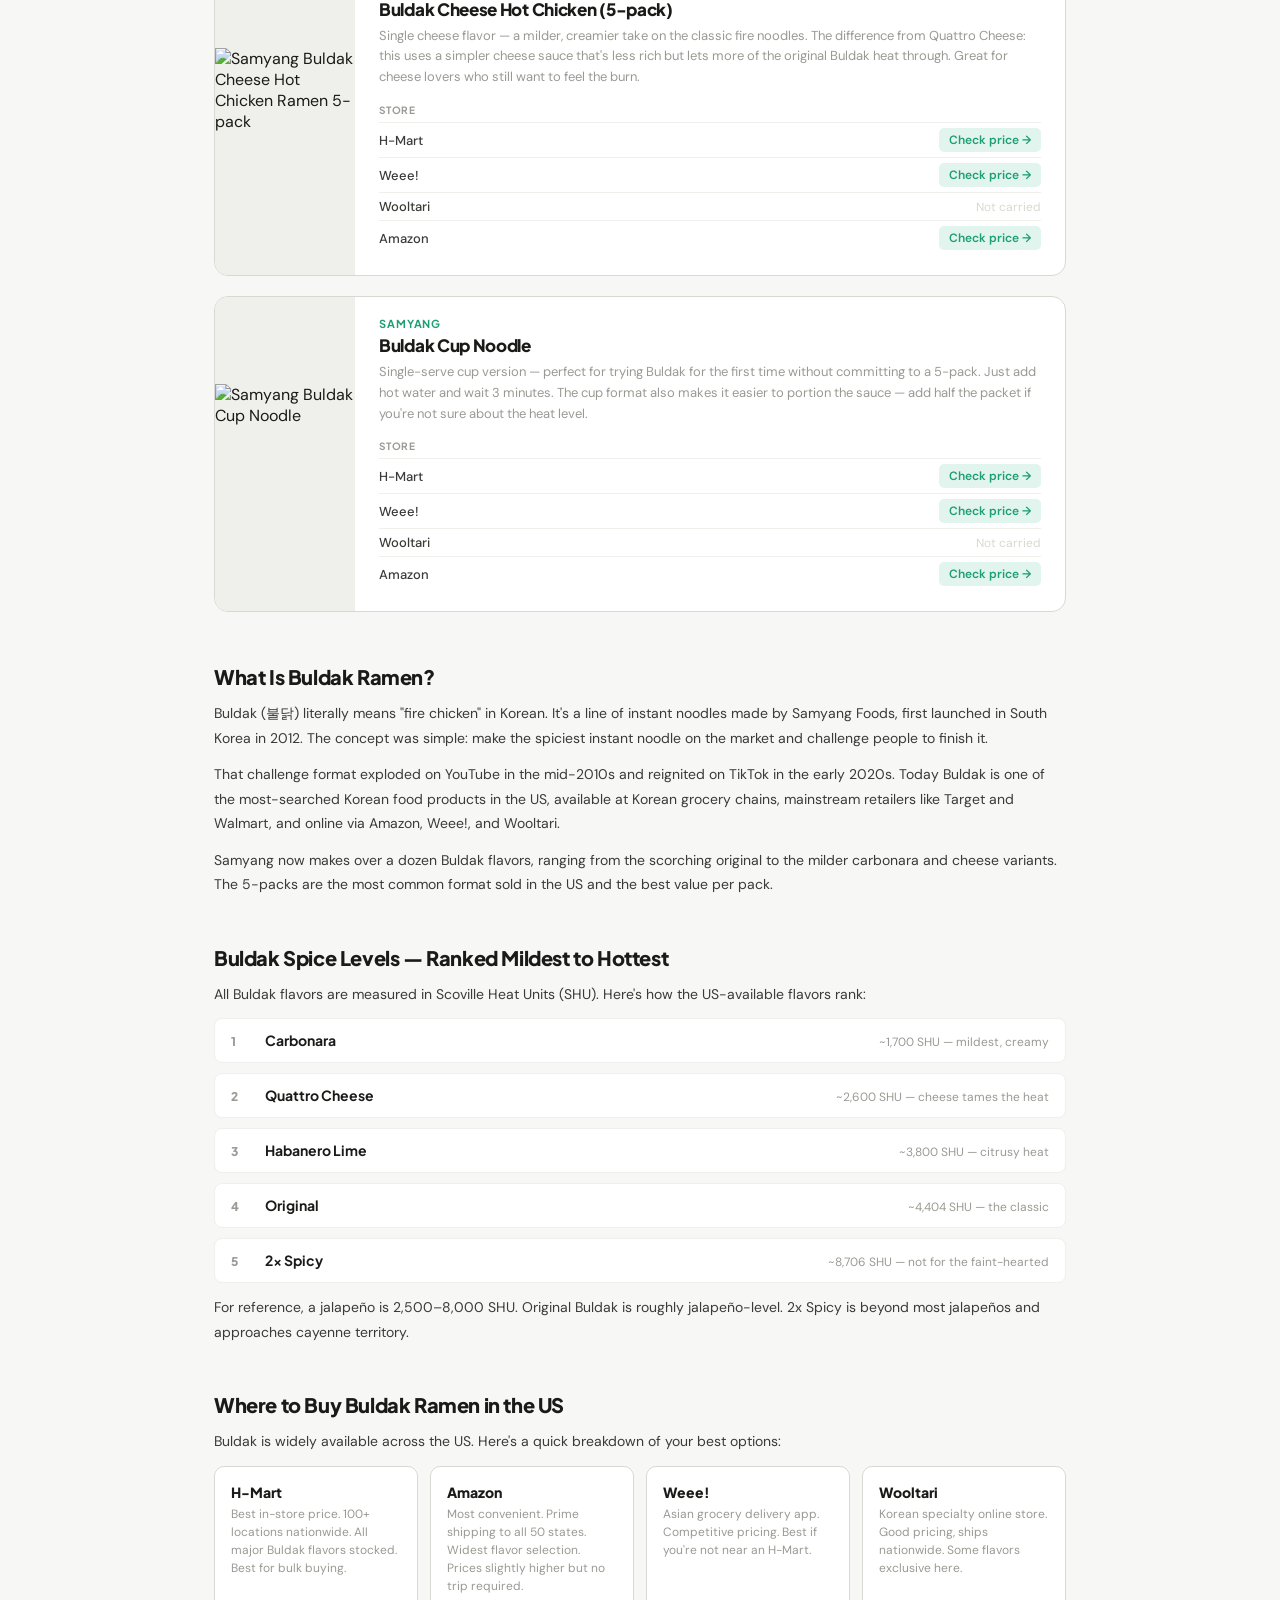
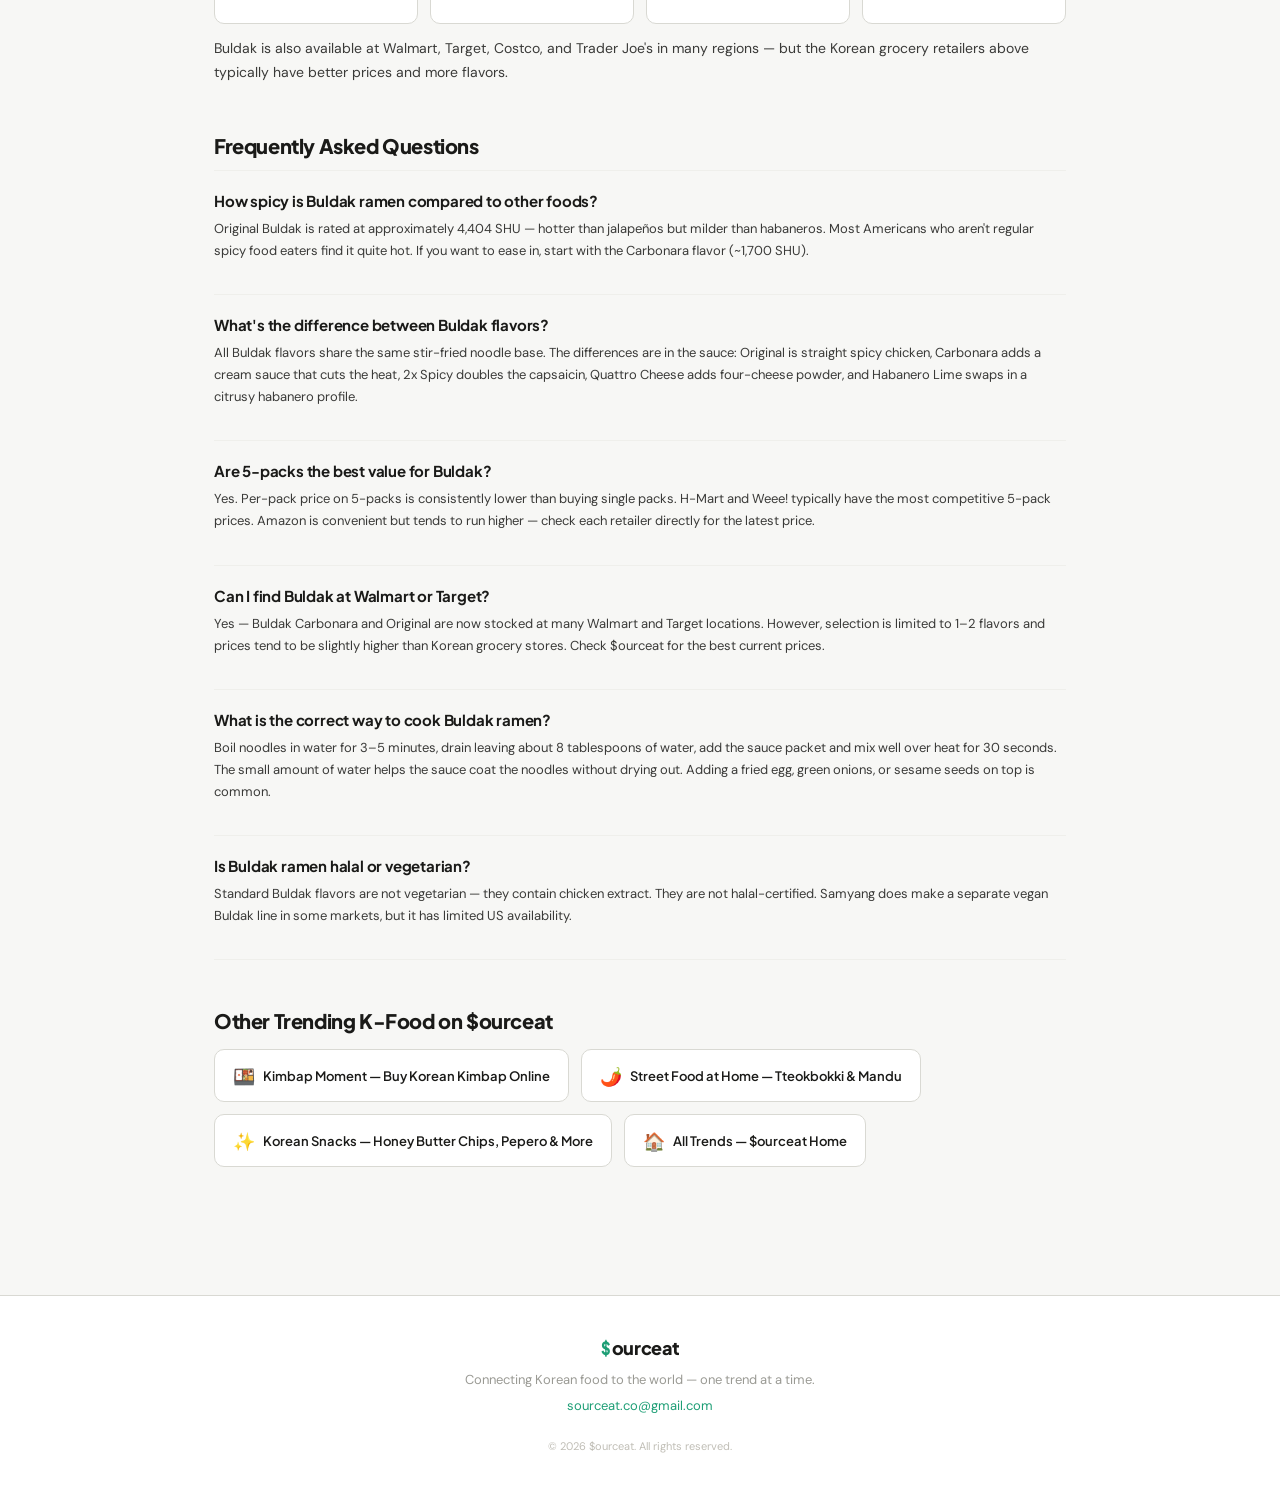
==== commit 90841cd1: "Fix broken buy links, remove Yamibuy refs, add favicon and /snacks related links - kimbap.html: fix " ====
--- a/buldak.html
+++ b/buldak.html
@@ -5,6 +5,7 @@
   <meta name="viewport" content="width=device-width, initial-scale=1.0"/>
   <title>Buldak Ramen: All Flavors — Where to Buy in the US | $ourceat</title>
   <meta name="description" content="Shop Samyang Buldak fire noodles across Amazon, H-Mart, Weee!, Wooltari, and Yamibuy. Original, Carbonara, 2x Spicy, Quattro Cheese — all in one place."/>
+  <link rel="icon" href="data:image/svg+xml,<svg xmlns=%22http://www.w3.org/2000/svg%22 viewBox=%220 0 100 100%22><text y=%22.9em%22 font-size=%2290%22>🥘</text></svg>"/>
   <link rel="canonical" href="https://sourceat.vercel.app/buldak"/>
   <meta name="google-site-verification" content="n_wAcvXd13I_KfXWBFUASHfhzaQqhUl67tH9fZztiqk"/>
   <script defer src="/_vercel/insights/script.js"></script>
@@ -276,7 +277,7 @@
           <tbody>
             <tr><td>H-Mart</td><td><a class="buy-link" href="https://www.hmart.com/hot-chicken-flavor-ramen-4-94oz-140g--5-packs-1/p" target="_blank" rel="noopener">Check price →</a></td></tr>
             <tr><td>Weee!</td><td><a class="buy-link" href="https://www.sayweee.com/en/product/Samyang-Buldak-Ramen--Hot-Chicken-Flavor--2x-Spicy-5pk/59341" target="_blank" rel="noopener">Check price →</a></td></tr>
-            <tr><td>Wooltari</td><td><a class="buy-link" href="https://www.wooltariusa.com" target="_blank" rel="noopener">Check price →</a></td></tr>
+            <tr><td>Wooltari</td><td><span class="na-label">Not carried</span></td></tr>
             <tr><td>Amazon</td><td><a class="buy-link" href="https://www.amazon.com/s?k=samyang+buldak+hot+chicken+ramen+original+5+pack" target="_blank" rel="noopener">Check price →</a></td></tr>
           </tbody>
         </table>
@@ -558,6 +559,7 @@
     <div class="related-links">
       <a class="related-link" href="/kimbap"><span>🍱</span> Kimbap Moment — Buy Korean Kimbap Online</a>
       <a class="related-link" href="/tteokbokki"><span>🌶️</span> Street Food at Home — Tteokbokki &amp; Mandu</a>
+      <a class="related-link" href="/snacks"><span>✨</span> Korean Snacks — Honey Butter Chips, Pepero &amp; More</a>
       <a class="related-link" href="/"><span>🏠</span> All Trends — $ourceat Home</a>
     </div>
   </div>
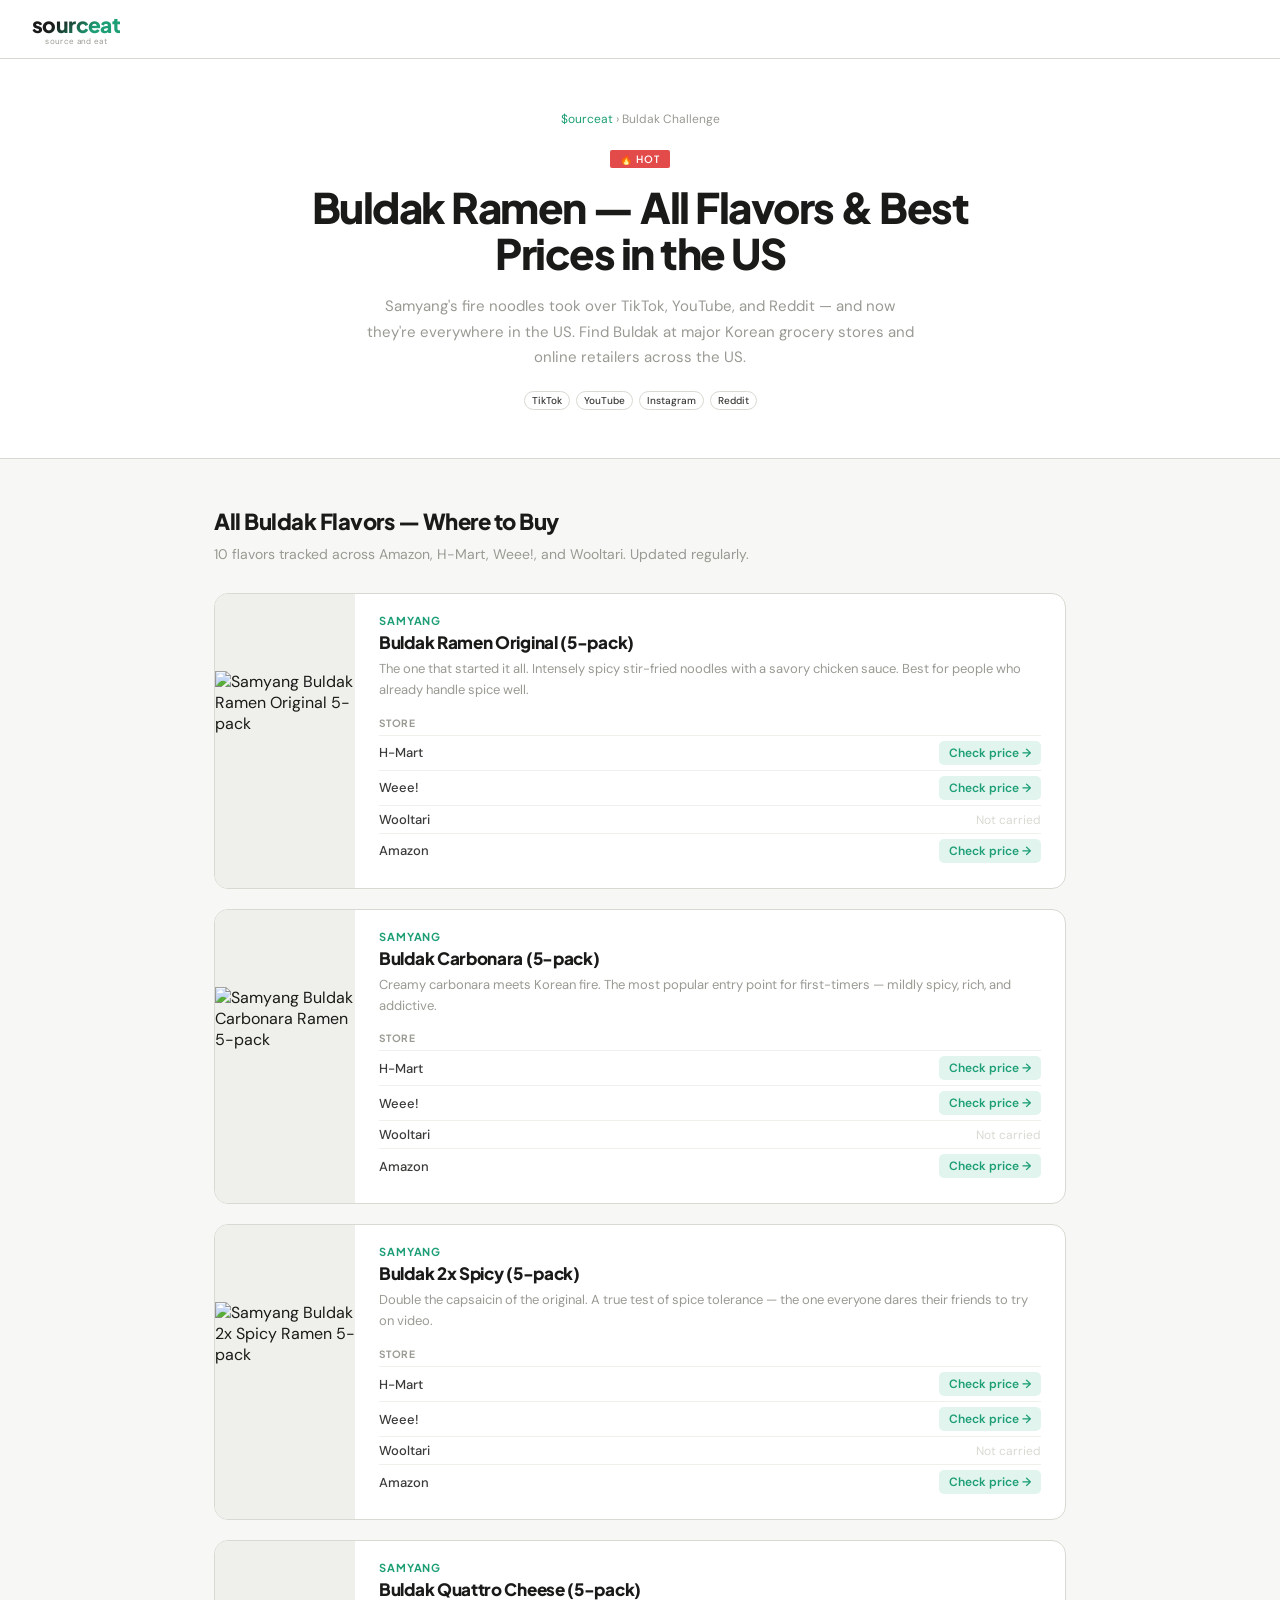
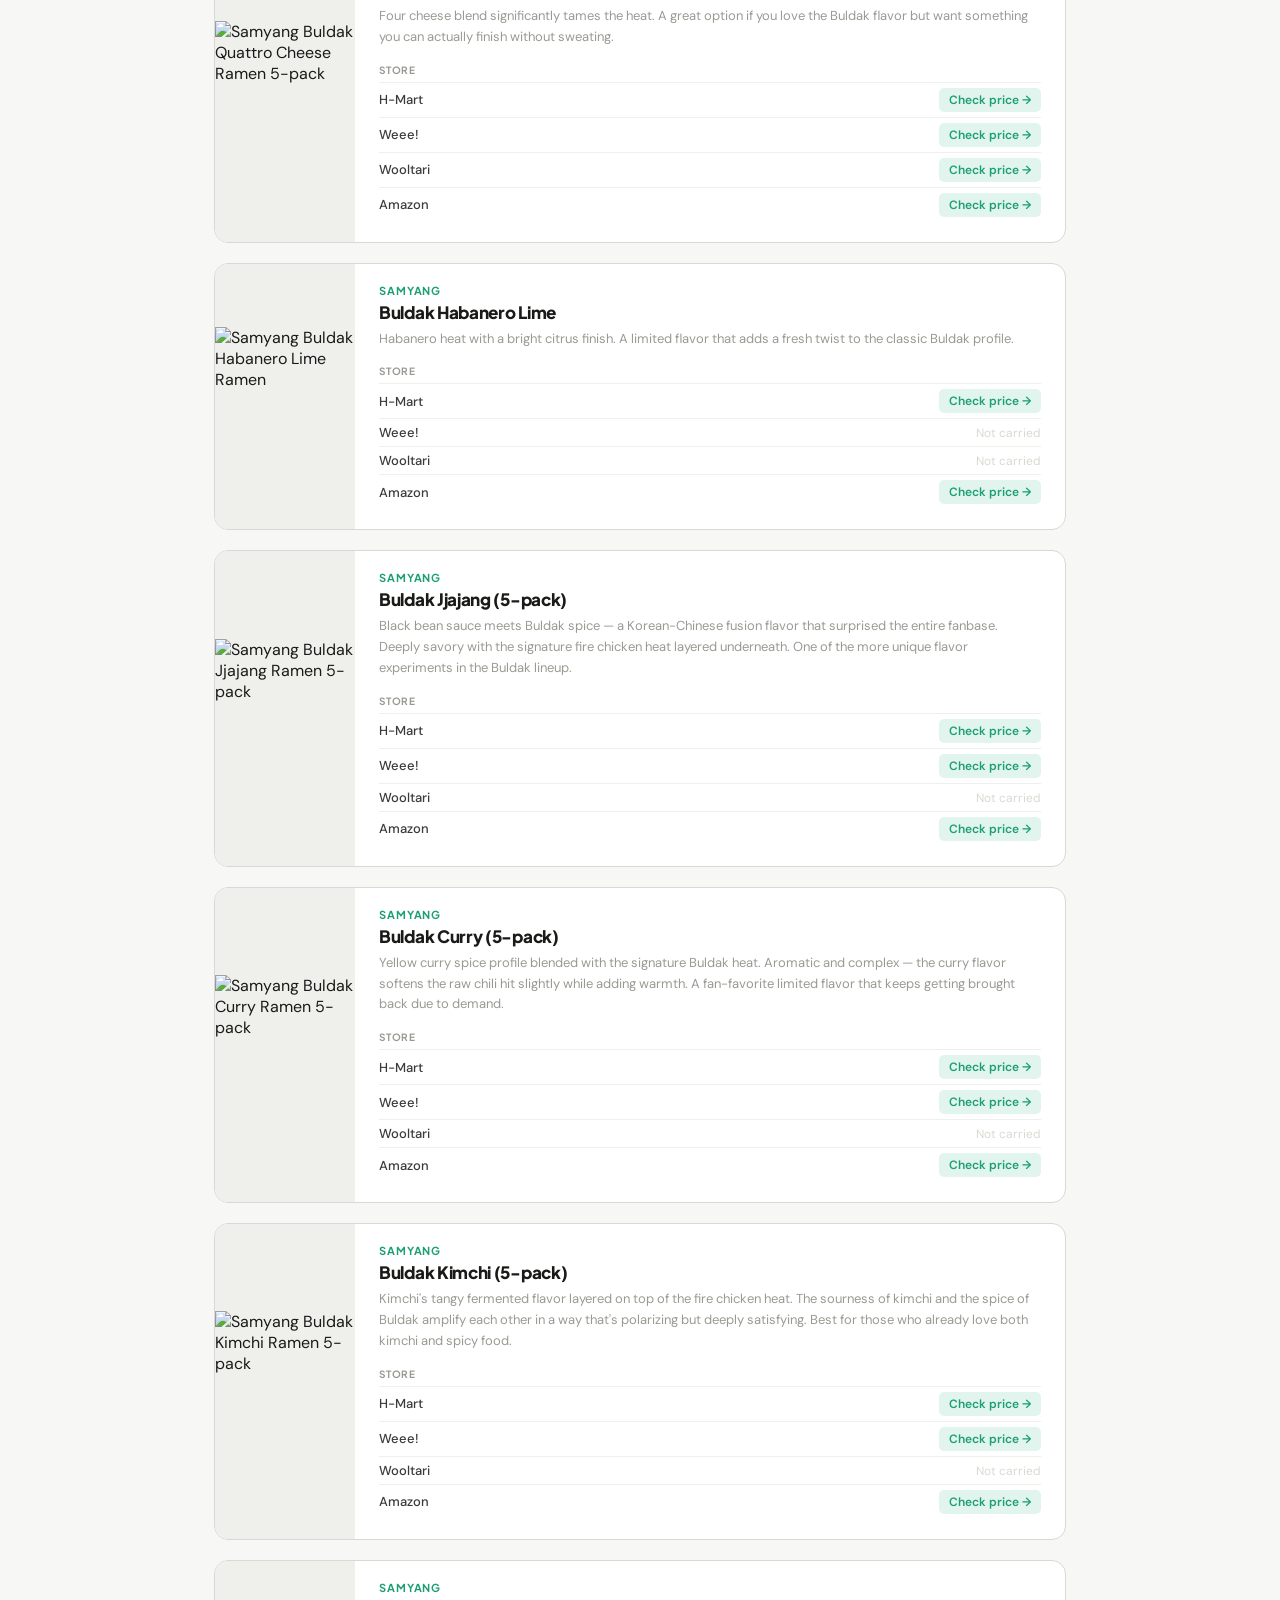
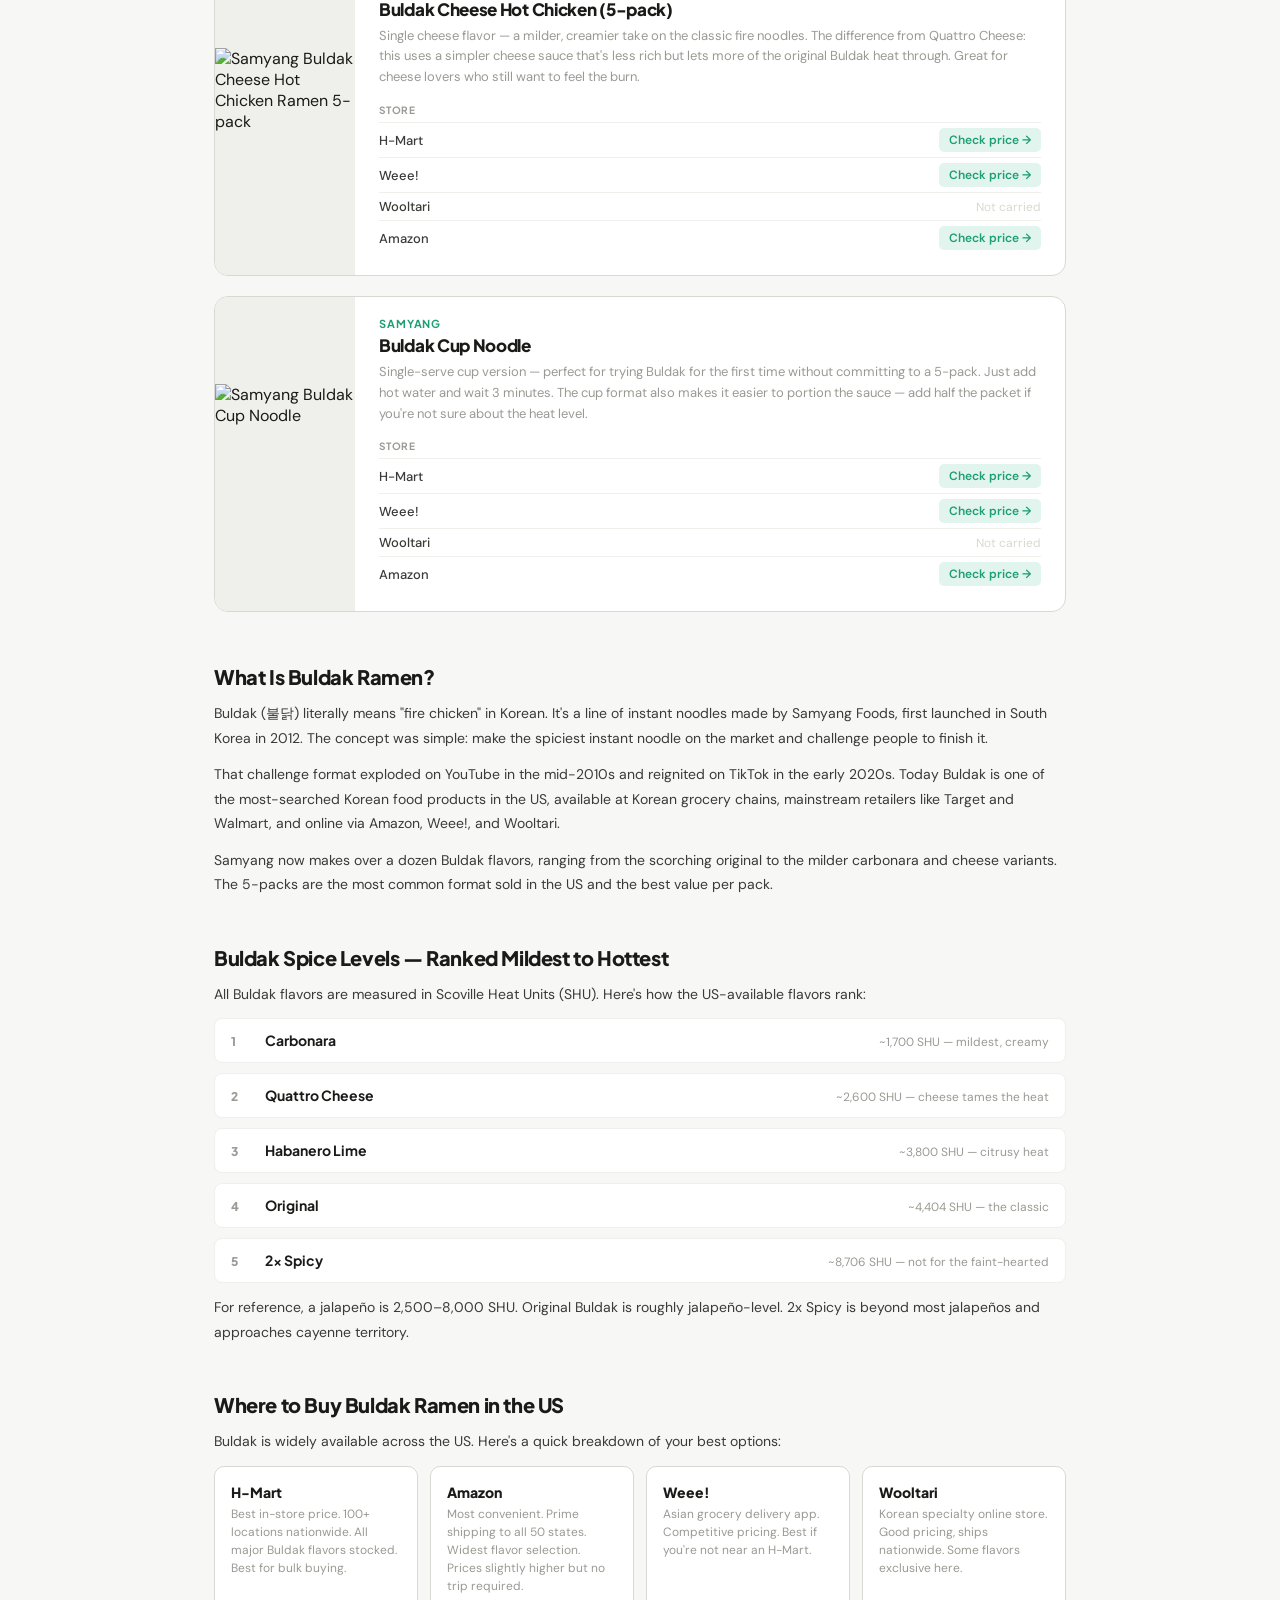
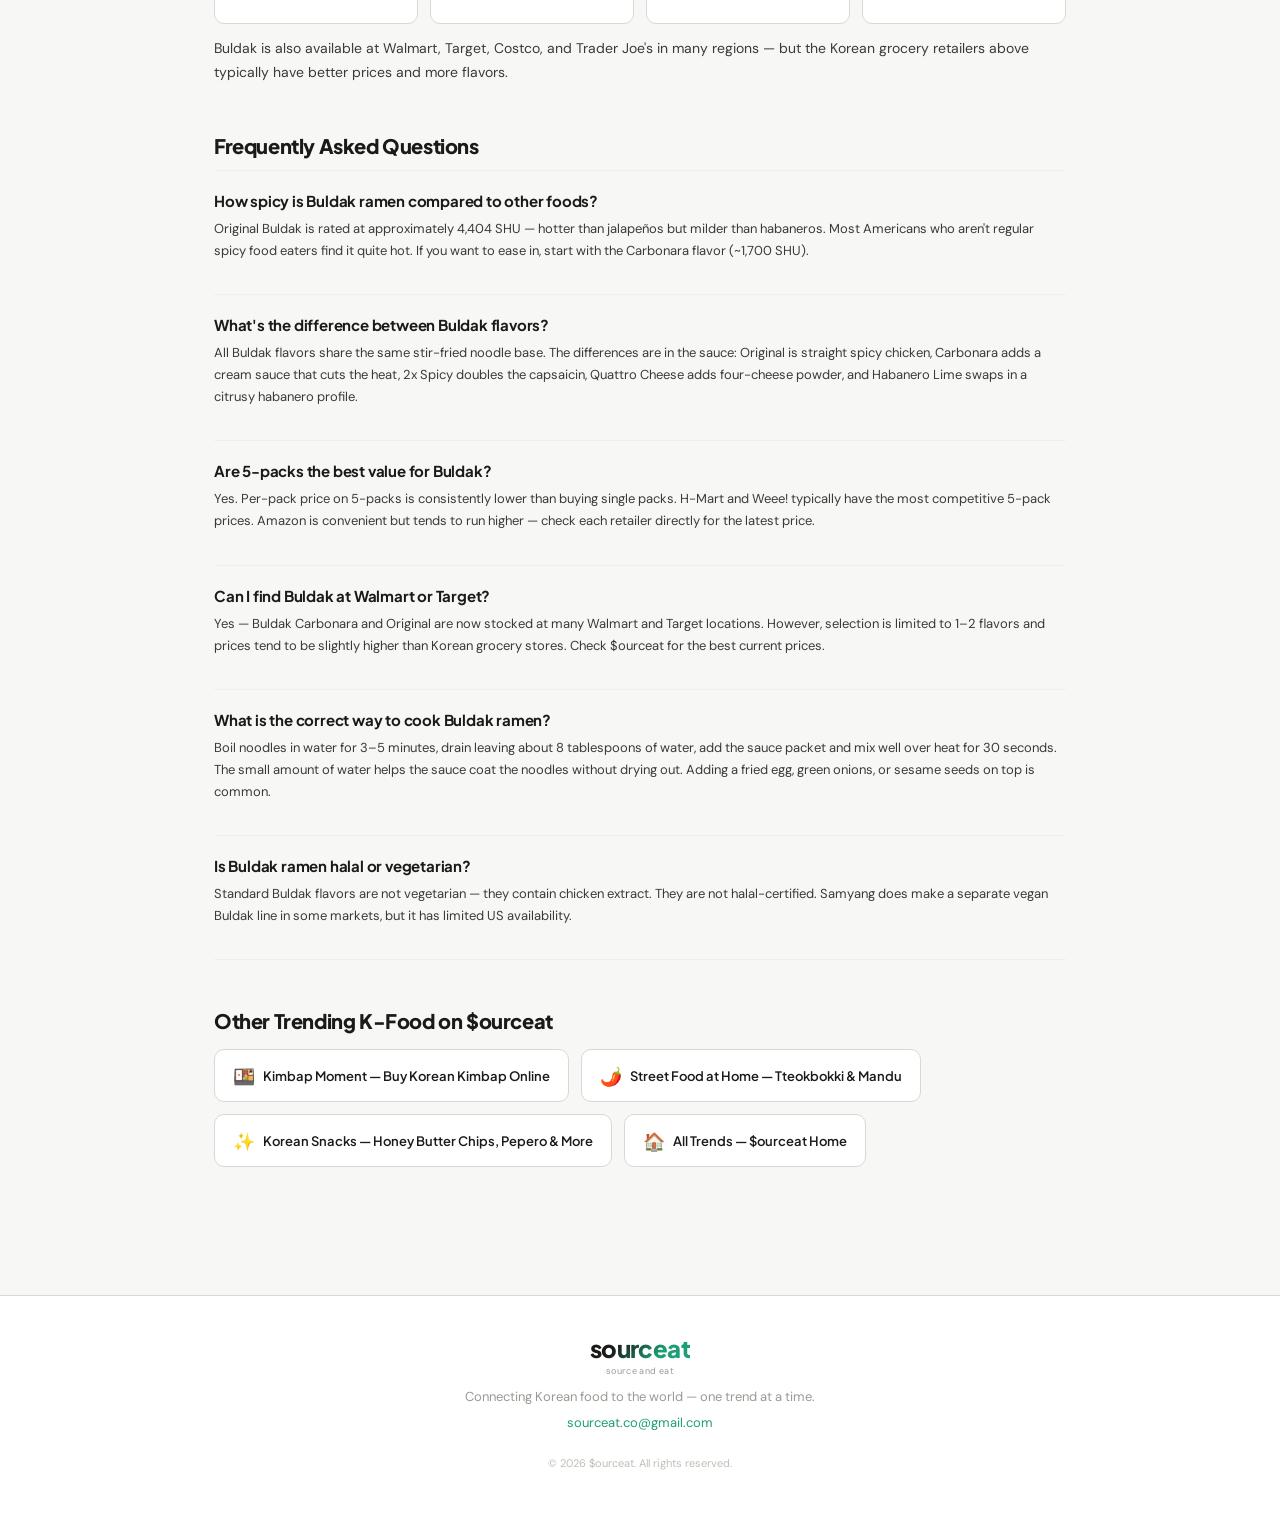
==== commit 3ddc08ed: "Rebrand logo: sourceat gradient wordmark + 'source and eat' subtitle across all pages" ====
--- a/buldak.html
+++ b/buldak.html
@@ -234,7 +234,7 @@
 <!-- HEADER -->
 <header>
   <div class="header-inner">
-    <a href="/" class="logo"><span class="logo-s">$</span>ourceat</a>
+    <a href="/" class="logo"><span class="logo-wordmark">sourceat</span><span class="logo-sub">source and eat</span></a>
   </div>
 </header>
 
@@ -568,7 +568,7 @@
 
 <!-- FOOTER -->
 <footer>
-  <div class="footer-logo"><span class="logo-s">$</span>ourceat</div>
+  <div class="footer-logo"><span class="logo-wordmark" style="font-size:24px">sourceat</span><span class="logo-sub" style="font-size:9px;margin-top:3px">source and eat</span></div>
   <p>Connecting Korean food to the world — one trend at a time.</p>
   <p><a href="mailto:sourceat.co@gmail.com">sourceat.co@gmail.com</a></p>
   <p style="margin-top:20px;font-size:11px;color:#C0BEB6">© 2026 $ourceat. All rights reserved.</p>
--- a/css/style.css
+++ b/css/style.css
@@ -12,10 +12,9 @@
     /* HEADER */
     header{background:var(--white);border-bottom:1px solid var(--gray-200);position:sticky;top:0;z-index:200}
     .header-inner{max-width:1280px;margin:0 auto;padding:0 32px;height:58px;display:flex;align-items:center;justify-content:space-between}
-    .logo{font-family:var(--font-d);font-size:21px;font-weight:800;color:var(--gray-900);text-decoration:none;letter-spacing:-0.6px;transition:color .2s}
-    .logo:hover{color:var(--teal-dark)}
-    .logo-s{color:var(--teal);display:inline-block;transform:scaleX(0.82);transform-origin:center;transition:color .2s}
-    .logo:hover .logo-s{color:var(--teal-dark)}
+    .logo{text-decoration:none;display:inline-flex;flex-direction:column;align-items:center;gap:2px}
+    .logo-wordmark{font-family:var(--font-d);font-size:21px;font-weight:800;letter-spacing:-0.6px;line-height:1;background:linear-gradient(135deg,#1A1A18 30%,#1D9E75 70%);-webkit-background-clip:text;-webkit-text-fill-color:transparent;background-clip:text}
+    .logo-sub{font-family:var(--font-s);font-size:8px;font-weight:400;color:var(--gray-400);letter-spacing:.04em;line-height:1}
 
     /* HAMBURGER */
     .hamburger{display:flex;flex-direction:column;gap:5px;background:none;border:none;cursor:pointer;padding:6px;border-radius:6px;transition:background .15s}
@@ -78,18 +77,13 @@
     .hero-sub{font-size:15px;color:var(--gray-400);max-width:480px;margin:0 auto;line-height:1.7;font-weight:400}
 
     /* HERO SCROLL STRIP */
-    .hero-strip-wrap{width:100%;overflow:hidden;padding:20px 0 52px;background:linear-gradient(to bottom,transparent,#EDF6F2 25%,#EDF6F2 75%,transparent);-webkit-mask-image:linear-gradient(to right,transparent 0%,#000 7%,#000 93%,transparent 100%);mask-image:linear-gradient(to right,transparent 0%,#000 7%,#000 93%,transparent 100%)}
-    .hero-scroll-track{display:flex;gap:32px;align-items:center;width:max-content;animation:kfoodScroll 40s linear infinite}
+    .hero-strip-wrap{width:100%;overflow:hidden;padding:10px 0 24px;display:flex;flex-direction:column;gap:12px;-webkit-mask-image:linear-gradient(to right,transparent 0%,#000 7%,#000 93%,transparent 100%);mask-image:linear-gradient(to right,transparent 0%,#000 7%,#000 93%,transparent 100%)}
+    .hero-scroll-track{display:flex;gap:16px;align-items:center;width:max-content;animation:kfoodScroll 38s linear infinite}
+    .hero-track-reverse{animation-direction:reverse;animation-duration:44s}
     .hero-scroll-track:hover{animation-play-state:paused}
     @keyframes kfoodScroll{from{transform:translateX(0)}to{transform:translateX(-50%)}}
-    .hero-scroll-item{width:140px;height:140px;flex-shrink:0;background:#fff;border-radius:14px;overflow:hidden;padding:10px;display:flex;align-items:center;justify-content:center;box-shadow:0 4px 20px rgba(0,0,0,0.07)}
+    .hero-scroll-item{width:130px;height:130px;flex-shrink:0;background:#fff;border-radius:14px;overflow:hidden;padding:10px;display:flex;align-items:center;justify-content:center;box-shadow:0 2px 12px rgba(0,0,0,0.07);border:1px solid #EFEFEB}
     .hero-scroll-item img{width:100%;height:100%;object-fit:contain;display:block;mix-blend-mode:multiply}
-    @keyframes floatA{0%,100%{transform:translateY(0px) rotate(-1.5deg)}50%{transform:translateY(-10px) rotate(1.5deg)}}
-    @keyframes floatB{0%,100%{transform:translateY(-5px) rotate(1deg)}50%{transform:translateY(6px) rotate(-1deg)}}
-    @keyframes floatC{0%,100%{transform:translateY(3px) rotate(0.5deg)}50%{transform:translateY(-7px) rotate(-1.5deg)}}
-    .hero-scroll-item:nth-child(3n+1) img{animation:floatA 3.2s ease-in-out infinite}
-    .hero-scroll-item:nth-child(3n+2) img{animation:floatB 2.8s ease-in-out infinite 1s}
-    .hero-scroll-item:nth-child(3n) img{animation:floatC 3.6s ease-in-out infinite 1.8s}
 
     /* TREND SECTION */
     .trend-section{max-width:1280px;margin:0 auto;padding:48px 32px 0}
@@ -200,7 +194,7 @@
 
     /* FOOTER */
     footer{background:var(--white);border-top:1px solid var(--gray-200);padding:40px 32px;text-align:center}
-    .footer-logo{font-family:var(--font-d);font-size:18px;font-weight:800;color:var(--gray-900);margin-bottom:10px;letter-spacing:-.4px}
+    .footer-logo{display:flex;flex-direction:column;align-items:center;gap:4px;margin-bottom:10px}
     footer p{font-size:13px;color:var(--gray-400);margin-bottom:4px;line-height:1.7}
     footer a{color:var(--teal);text-decoration:none}
     footer a:hover{text-decoration:underline}
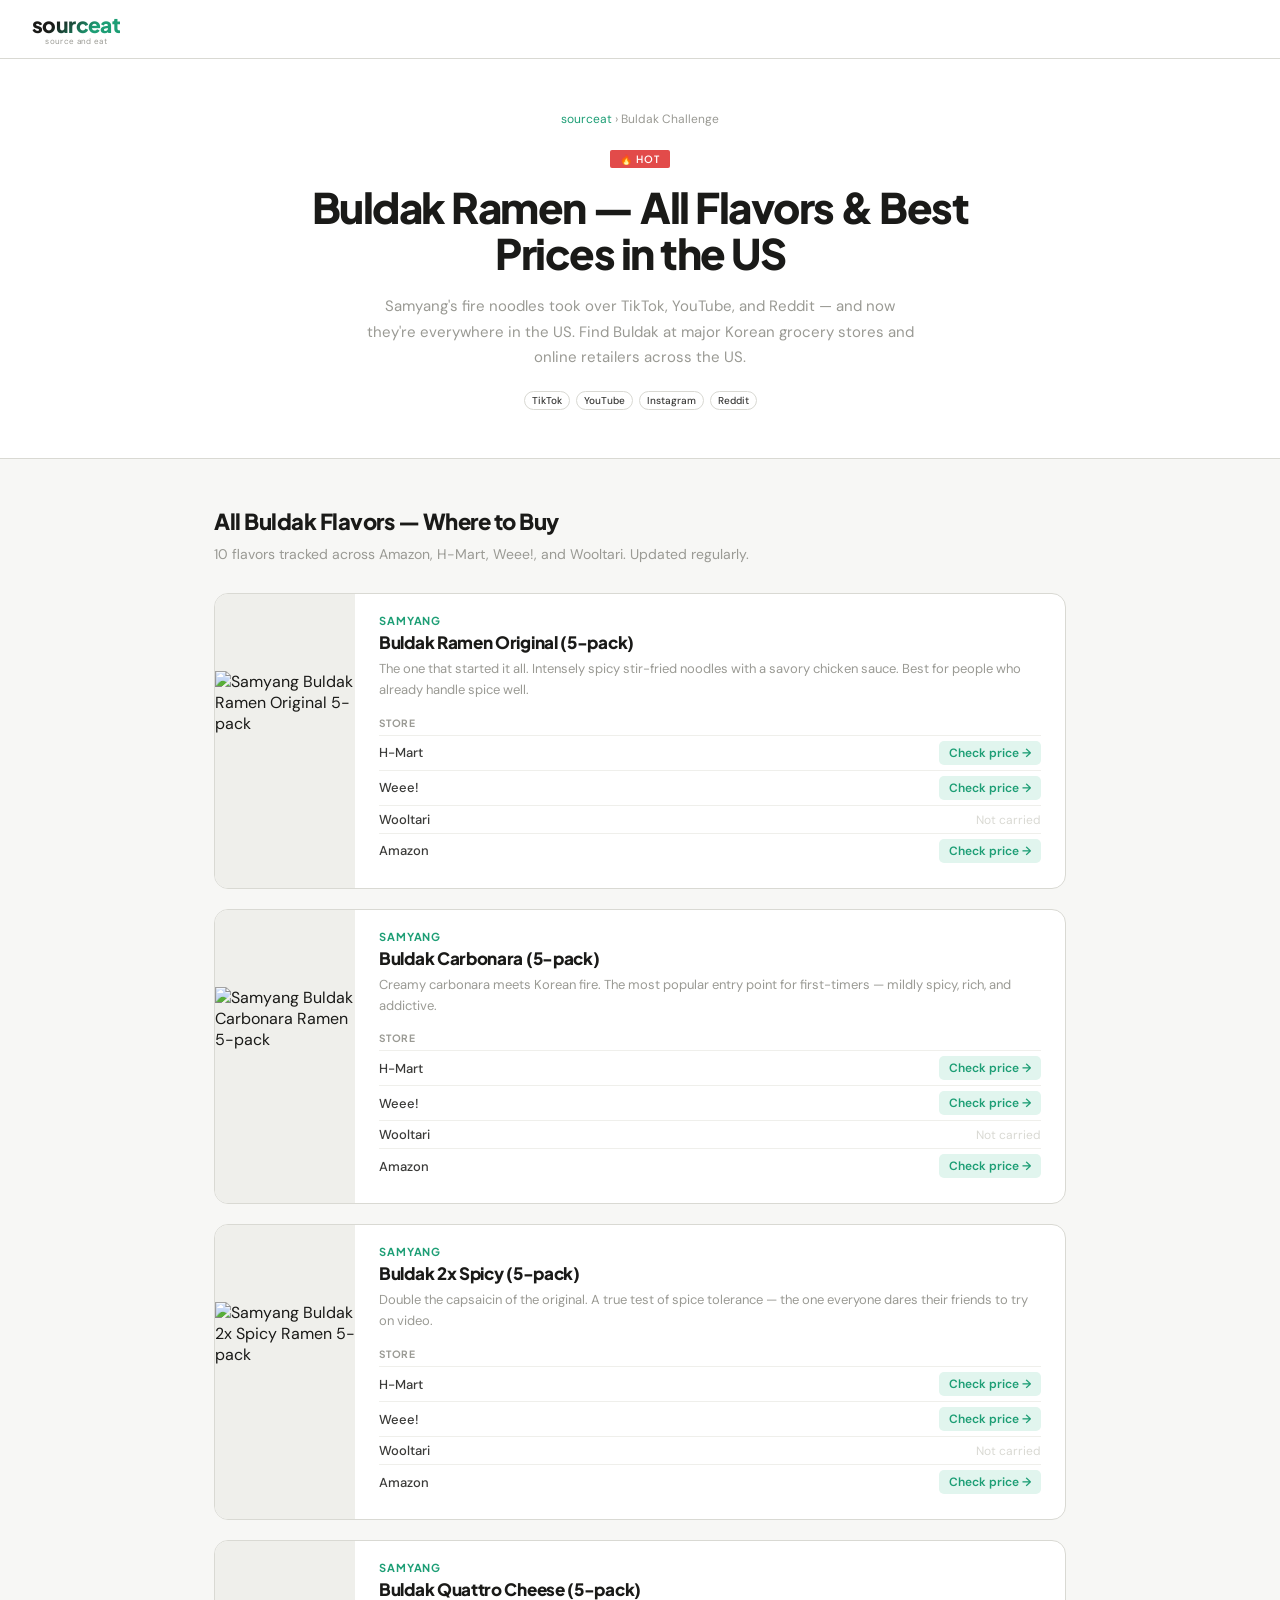
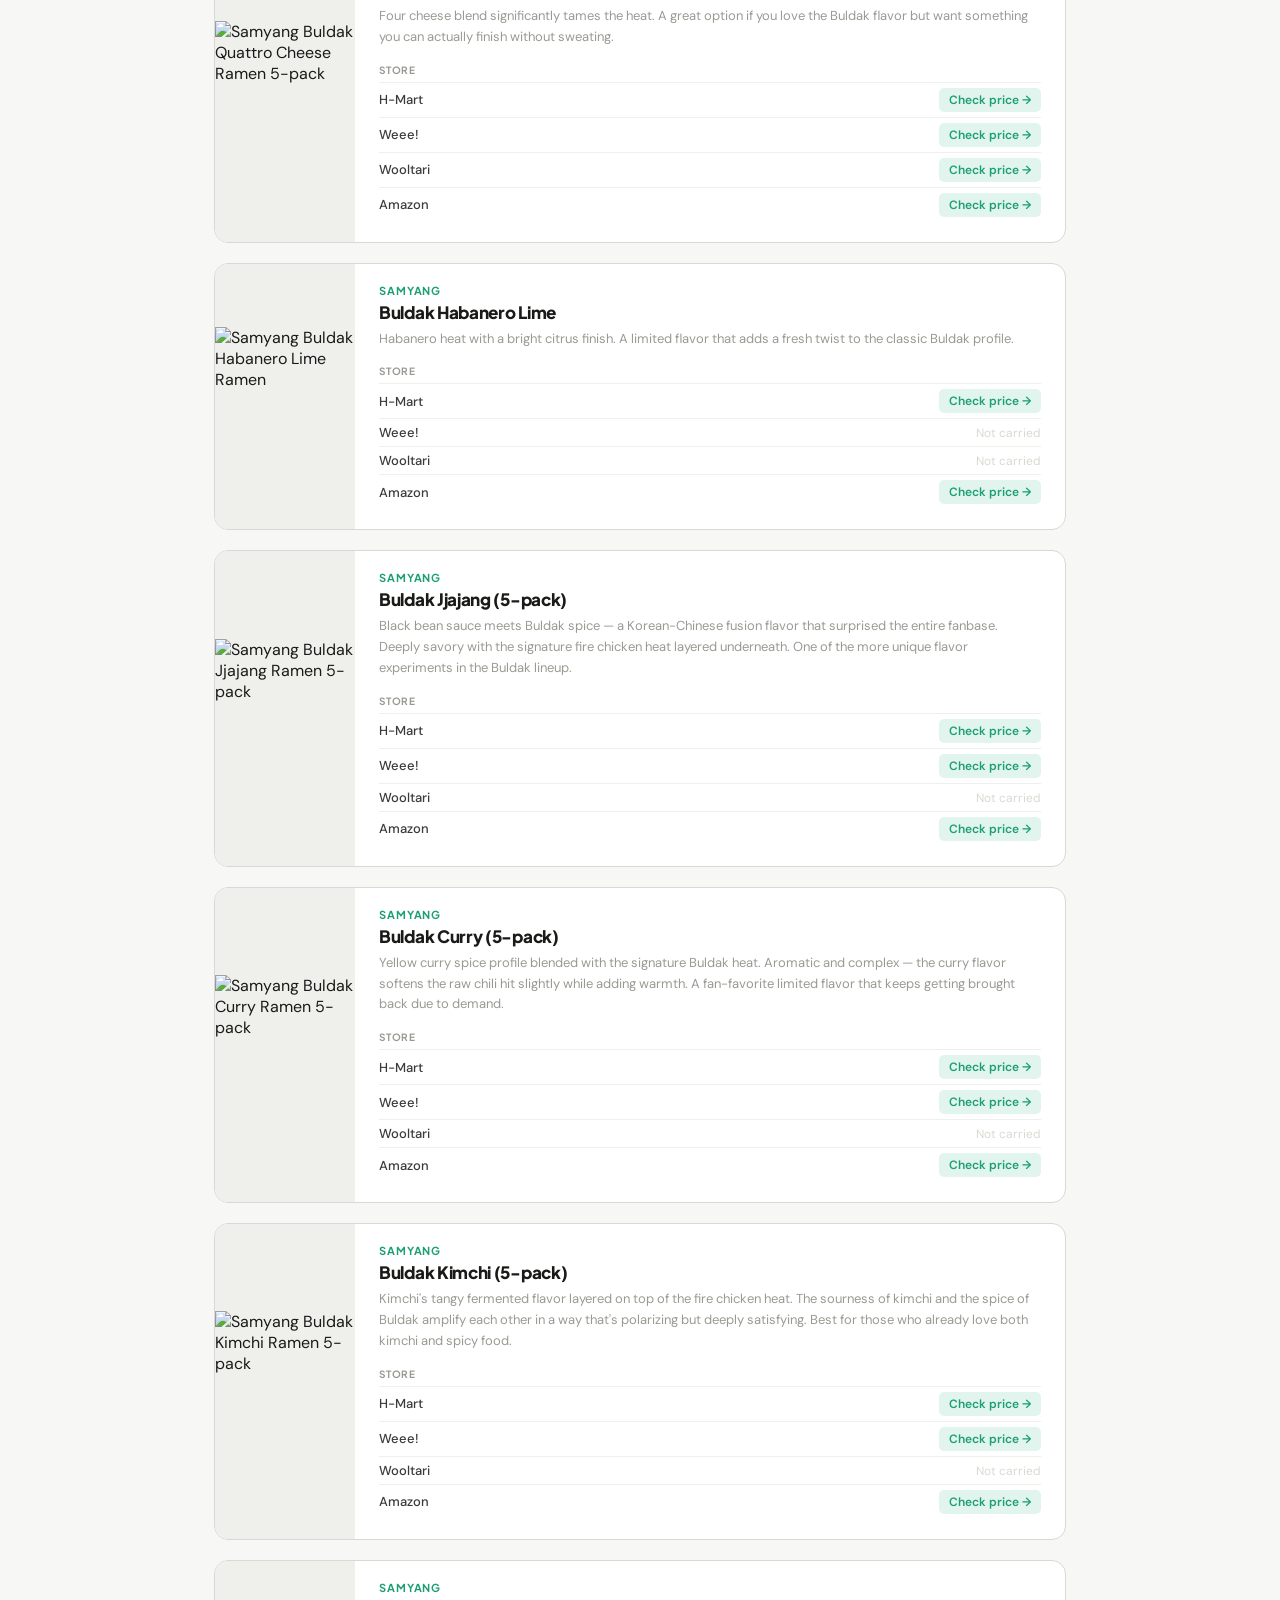
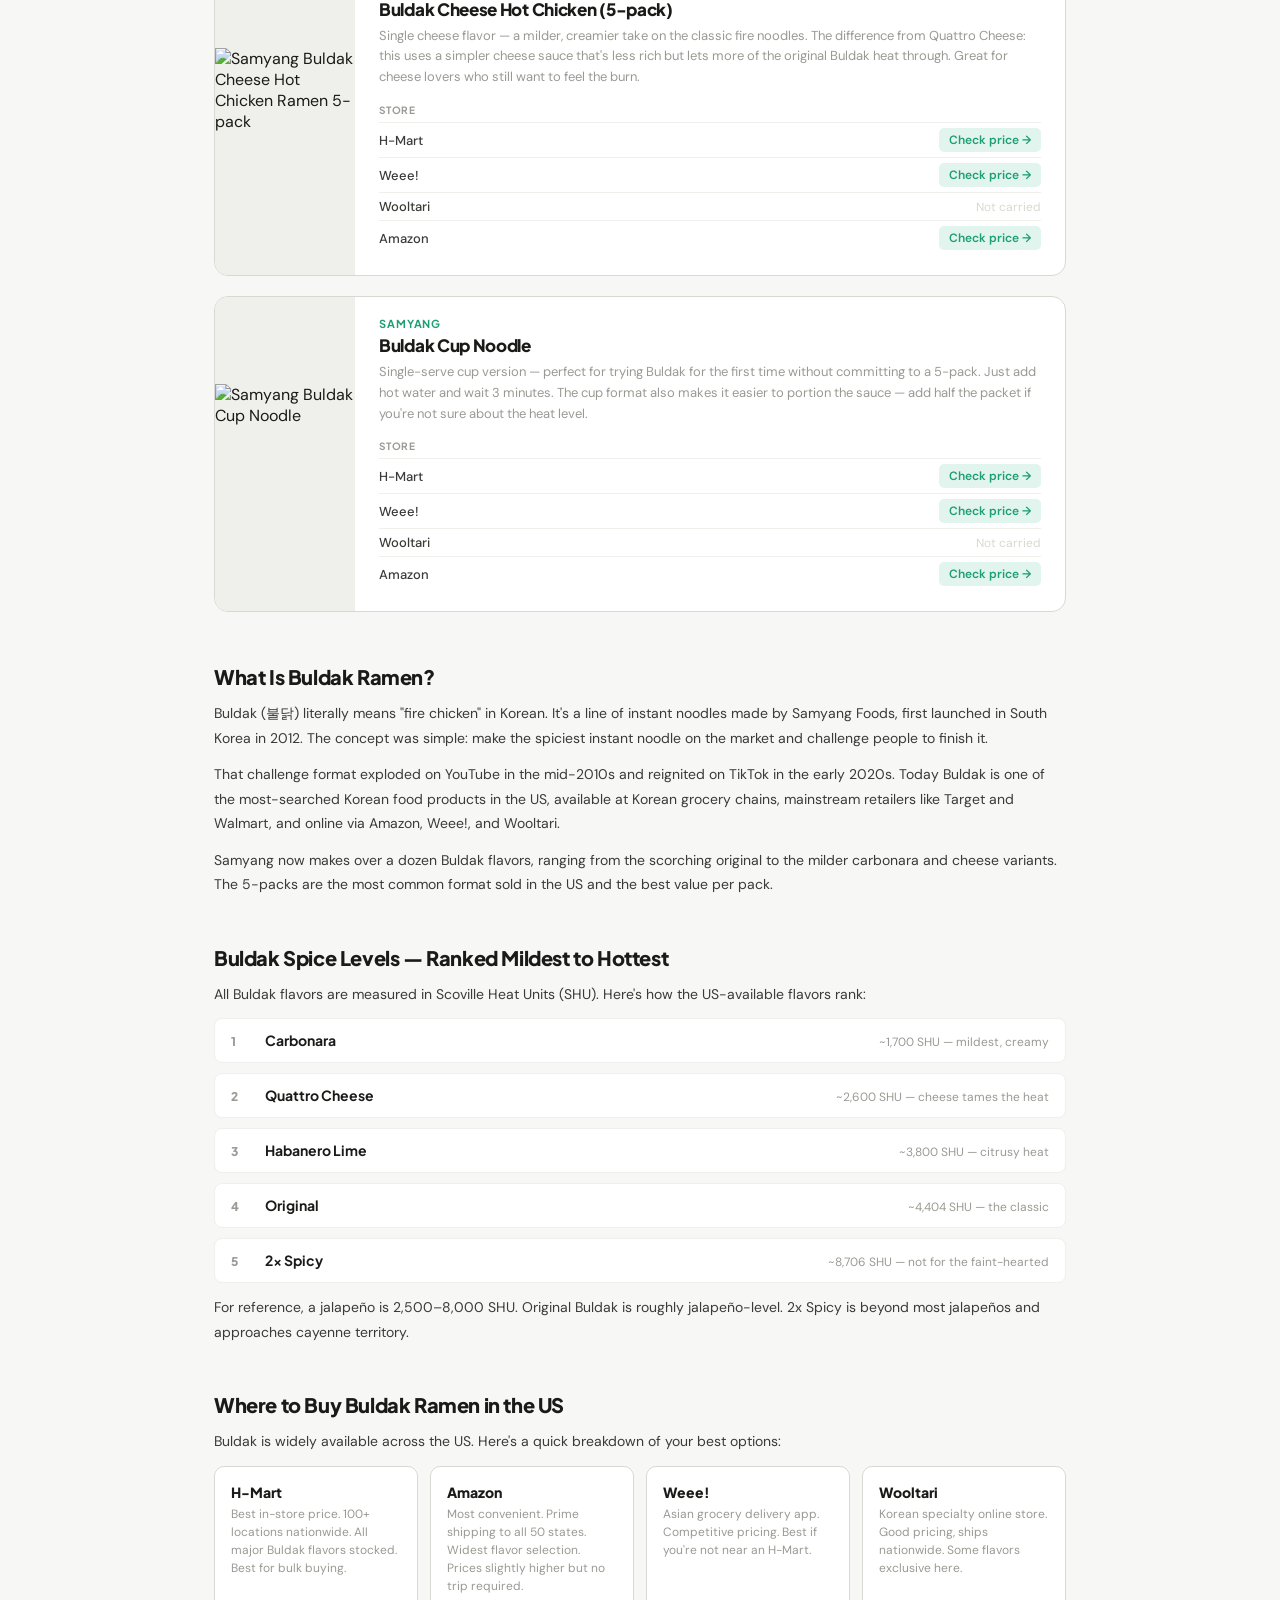
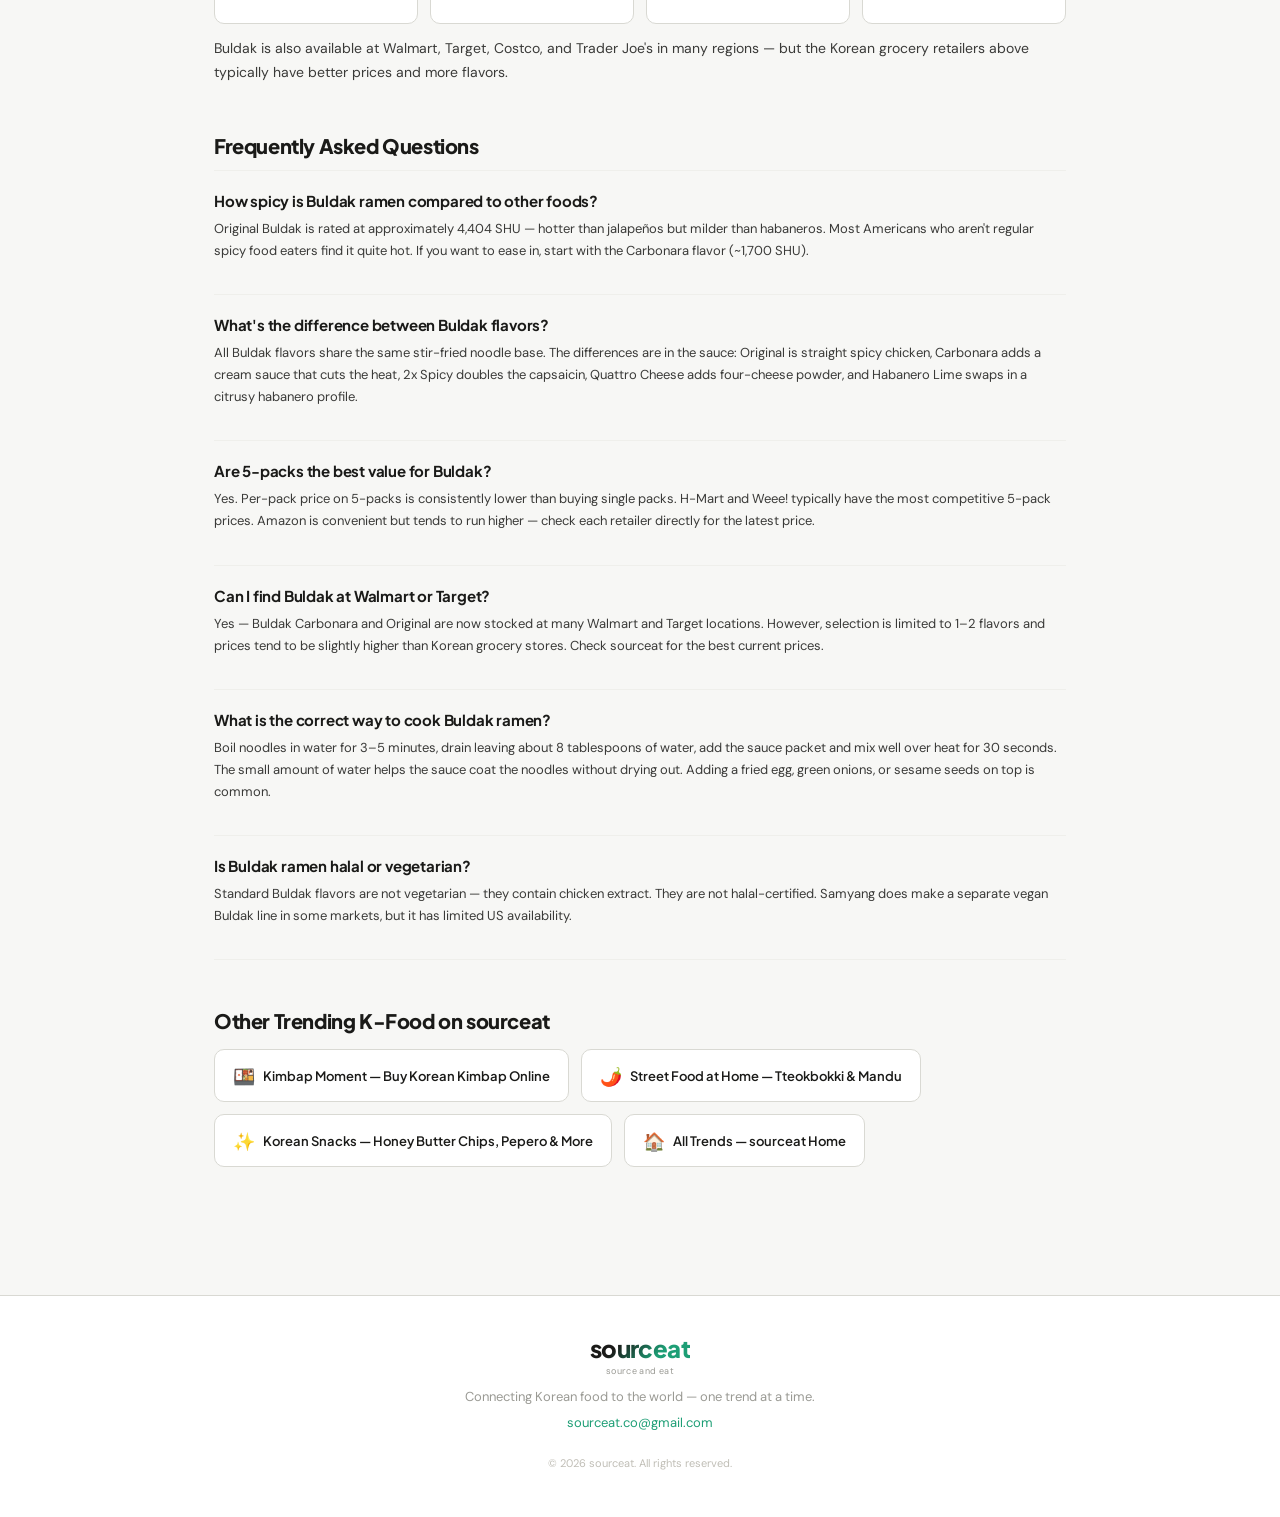
==== commit 7a87a541: "Remove all $ourceat references, replace with sourceat across all files" ====
--- a/buldak.html
+++ b/buldak.html
@@ -3,7 +3,7 @@
 <head>
   <meta charset="UTF-8"/>
   <meta name="viewport" content="width=device-width, initial-scale=1.0"/>
-  <title>Buldak Ramen: All Flavors — Where to Buy in the US | $ourceat</title>
+  <title>Buldak Ramen: All Flavors — Where to Buy in the US | sourceat</title>
   <meta name="description" content="Shop Samyang Buldak fire noodles across Amazon, H-Mart, Weee!, Wooltari, and Yamibuy. Original, Carbonara, 2x Spicy, Quattro Cheese — all in one place."/>
   <link rel="icon" href="data:image/svg+xml,<svg xmlns=%22http://www.w3.org/2000/svg%22 viewBox=%220 0 100 100%22><text y=%22.9em%22 font-size=%2290%22>🥘</text></svg>"/>
   <link rel="canonical" href="https://sourceat.vercel.app/buldak"/>
@@ -11,11 +11,11 @@
   <script defer src="/_vercel/insights/script.js"></script>
   <!-- Open Graph -->
   <meta property="og:type" content="article"/>
-  <meta property="og:title" content="Buldak Ramen: All Flavors — Where to Buy in the US | $ourceat"/>
+  <meta property="og:title" content="Buldak Ramen: All Flavors — Where to Buy in the US | sourceat"/>
   <meta property="og:description" content="Find Samyang Buldak at Amazon, H-Mart, Weee!, Wooltari, and Yamibuy. Shop at H-Mart, Weee!, Amazon, Wooltari, and Yamibuy."/>
   <meta property="og:url" content="https://sourceat.vercel.app/buldak"/>
   <meta property="og:image" content="https://img08.weeecdn.net/item/image/320/664/33D51C5F44804584.jpeg!c864x0_q80.auto"/>
-  <meta property="og:site_name" content="$ourceat"/>
+  <meta property="og:site_name" content="sourceat"/>
   <meta name="twitter:card" content="summary_large_image"/>
   <meta name="twitter:title" content="Buldak Ramen: All Flavors & Best Prices in the US"/>
   <meta name="twitter:description" content="Find Samyang Buldak at Amazon, H-Mart, Weee!, Wooltari, and Yamibuy."/>
@@ -149,7 +149,7 @@
       {"@type":"Question","name":"How spicy is Buldak ramen compared to other foods?","acceptedAnswer":{"@type":"Answer","text":"Original Buldak is rated at approximately 4,404 SHU — hotter than jalapeños but milder than habaneros. Most Americans who aren't regular spicy food eaters find it quite hot. If you want to ease in, start with the Carbonara flavor (~1,700 SHU)."}},
       {"@type":"Question","name":"What's the difference between Buldak flavors?","acceptedAnswer":{"@type":"Answer","text":"All Buldak flavors share the same stir-fried noodle base. The differences are in the sauce: Original is straight spicy chicken, Carbonara adds a cream sauce that cuts the heat, 2x Spicy doubles the capsaicin, Quattro Cheese adds four-cheese powder, and Habanero Lime swaps in a citrusy habanero profile."}},
       {"@type":"Question","name":"Are 5-packs the best value for Buldak?","acceptedAnswer":{"@type":"Answer","text":"Yes. Per-pack price on 5-packs is consistently lower than buying single packs. H-Mart and Weee! typically have the most competitive 5-pack prices. Amazon is convenient but tends to run higher — check each retailer directly for the latest price."}},
-      {"@type":"Question","name":"Can I find Buldak at Walmart or Target?","acceptedAnswer":{"@type":"Answer","text":"Yes — Buldak Carbonara and Original are now stocked at many Walmart and Target locations. However, selection is limited to 1–2 flavors and prices tend to be slightly higher than Korean grocery stores. Check $ourceat for the best current prices."}},
+      {"@type":"Question","name":"Can I find Buldak at Walmart or Target?","acceptedAnswer":{"@type":"Answer","text":"Yes — Buldak Carbonara and Original are now stocked at many Walmart and Target locations. However, selection is limited to 1–2 flavors and prices tend to be slightly higher than Korean grocery stores. Check sourceat for the best current prices."}},
       {"@type":"Question","name":"What is the correct way to cook Buldak ramen?","acceptedAnswer":{"@type":"Answer","text":"Boil noodles in water for 3–5 minutes, drain leaving about 8 tablespoons of water, add the sauce packet and mix well over heat for 30 seconds. The small amount of water helps the sauce coat the noodles without drying out. Adding a fried egg, green onions, or sesame seeds on top is common."}},
       {"@type":"Question","name":"Is Buldak ramen halal or vegetarian?","acceptedAnswer":{"@type":"Answer","text":"Standard Buldak flavors are not vegetarian — they contain chicken extract. They are not halal-certified. Samyang does make a separate vegan Buldak line in some markets, but it has limited US availability."}}
     ]
@@ -160,7 +160,7 @@
     "@context": "https://schema.org",
     "@type": "BreadcrumbList",
     "itemListElement": [
-      {"@type":"ListItem","position":1,"name":"$ourceat","item":"https://sourceat.vercel.app/"},
+      {"@type":"ListItem","position":1,"name":"sourceat","item":"https://sourceat.vercel.app/"},
       {"@type":"ListItem","position":2,"name":"Buldak Ramen","item":"https://sourceat.vercel.app/buldak"}
     ]
   }
@@ -241,7 +241,7 @@
 <!-- PAGE HERO -->
 <section class="page-hero">
   <div class="page-hero-inner">
-    <div class="breadcrumb"><a href="/">$ourceat</a> &rsaquo; Buldak Challenge</div>
+    <div class="breadcrumb"><a href="/">sourceat</a> &rsaquo; Buldak Challenge</div>
     <span class="trend-tag t-hot">🔥 Hot</span>
     <h1>Buldak Ramen — All Flavors &amp; Best Prices in the US</h1>
     <p>Samyang's fire noodles took over TikTok, YouTube, and Reddit — and now they're everywhere in the US. Find Buldak at major Korean grocery stores and online retailers across the US.</p>
@@ -540,7 +540,7 @@
       </div>
       <div class="faq-item">
         <h3>Can I find Buldak at Walmart or Target?</h3>
-        <p>Yes — Buldak Carbonara and Original are now stocked at many Walmart and Target locations. However, selection is limited to 1–2 flavors and prices tend to be slightly higher than Korean grocery stores. Check $ourceat for the best current prices.</p>
+        <p>Yes — Buldak Carbonara and Original are now stocked at many Walmart and Target locations. However, selection is limited to 1–2 flavors and prices tend to be slightly higher than Korean grocery stores. Check sourceat for the best current prices.</p>
       </div>
       <div class="faq-item">
         <h3>What is the correct way to cook Buldak ramen?</h3>
@@ -555,12 +555,12 @@
 
   <!-- RELATED -->
   <div class="content-section">
-    <h2>Other Trending K-Food on $ourceat</h2>
+    <h2>Other Trending K-Food on sourceat</h2>
     <div class="related-links">
       <a class="related-link" href="/kimbap"><span>🍱</span> Kimbap Moment — Buy Korean Kimbap Online</a>
       <a class="related-link" href="/tteokbokki"><span>🌶️</span> Street Food at Home — Tteokbokki &amp; Mandu</a>
       <a class="related-link" href="/snacks"><span>✨</span> Korean Snacks — Honey Butter Chips, Pepero &amp; More</a>
-      <a class="related-link" href="/"><span>🏠</span> All Trends — $ourceat Home</a>
+      <a class="related-link" href="/"><span>🏠</span> All Trends — sourceat Home</a>
     </div>
   </div>
 
@@ -571,7 +571,7 @@
   <div class="footer-logo"><span class="logo-wordmark" style="font-size:24px">sourceat</span><span class="logo-sub" style="font-size:9px;margin-top:3px">source and eat</span></div>
   <p>Connecting Korean food to the world — one trend at a time.</p>
   <p><a href="mailto:sourceat.co@gmail.com">sourceat.co@gmail.com</a></p>
-  <p style="margin-top:20px;font-size:11px;color:#C0BEB6">© 2026 $ourceat. All rights reserved.</p>
+  <p style="margin-top:20px;font-size:11px;color:#C0BEB6">© 2026 sourceat. All rights reserved.</p>
 </footer>
 
 </body>
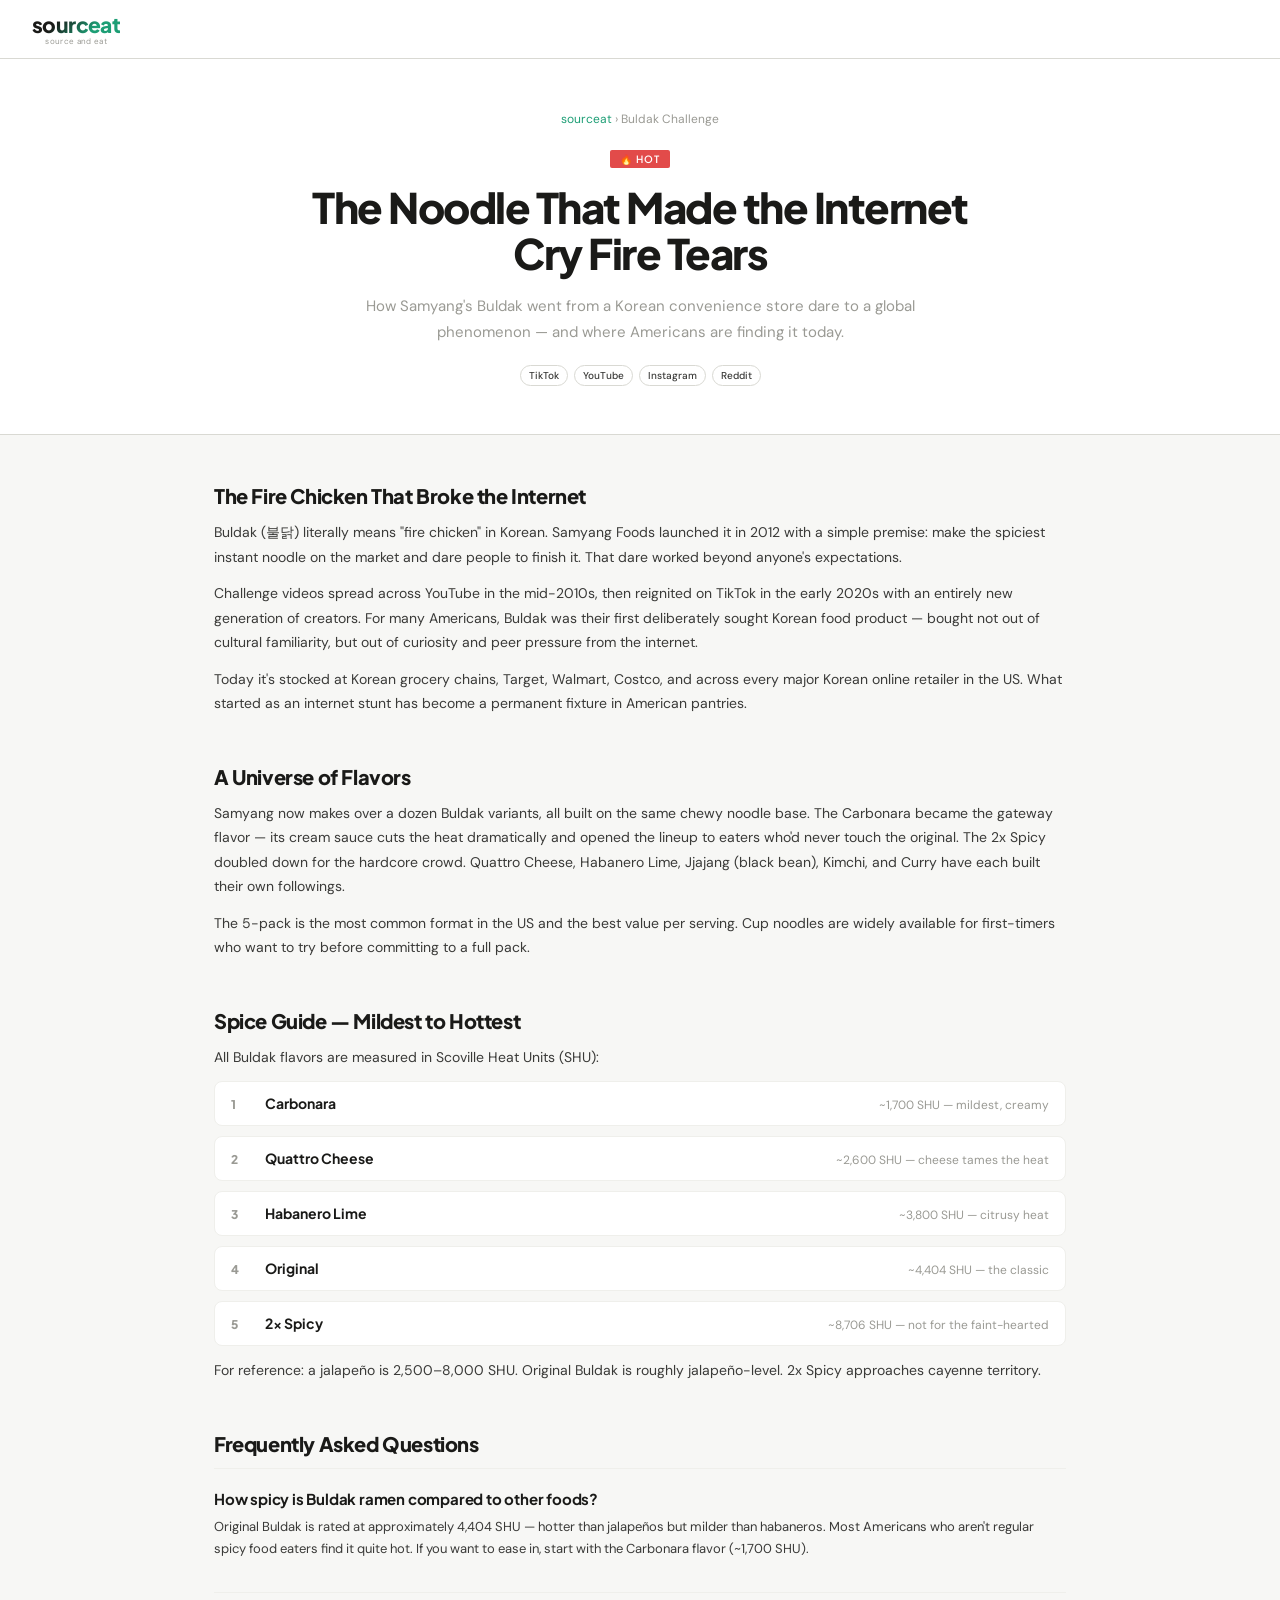
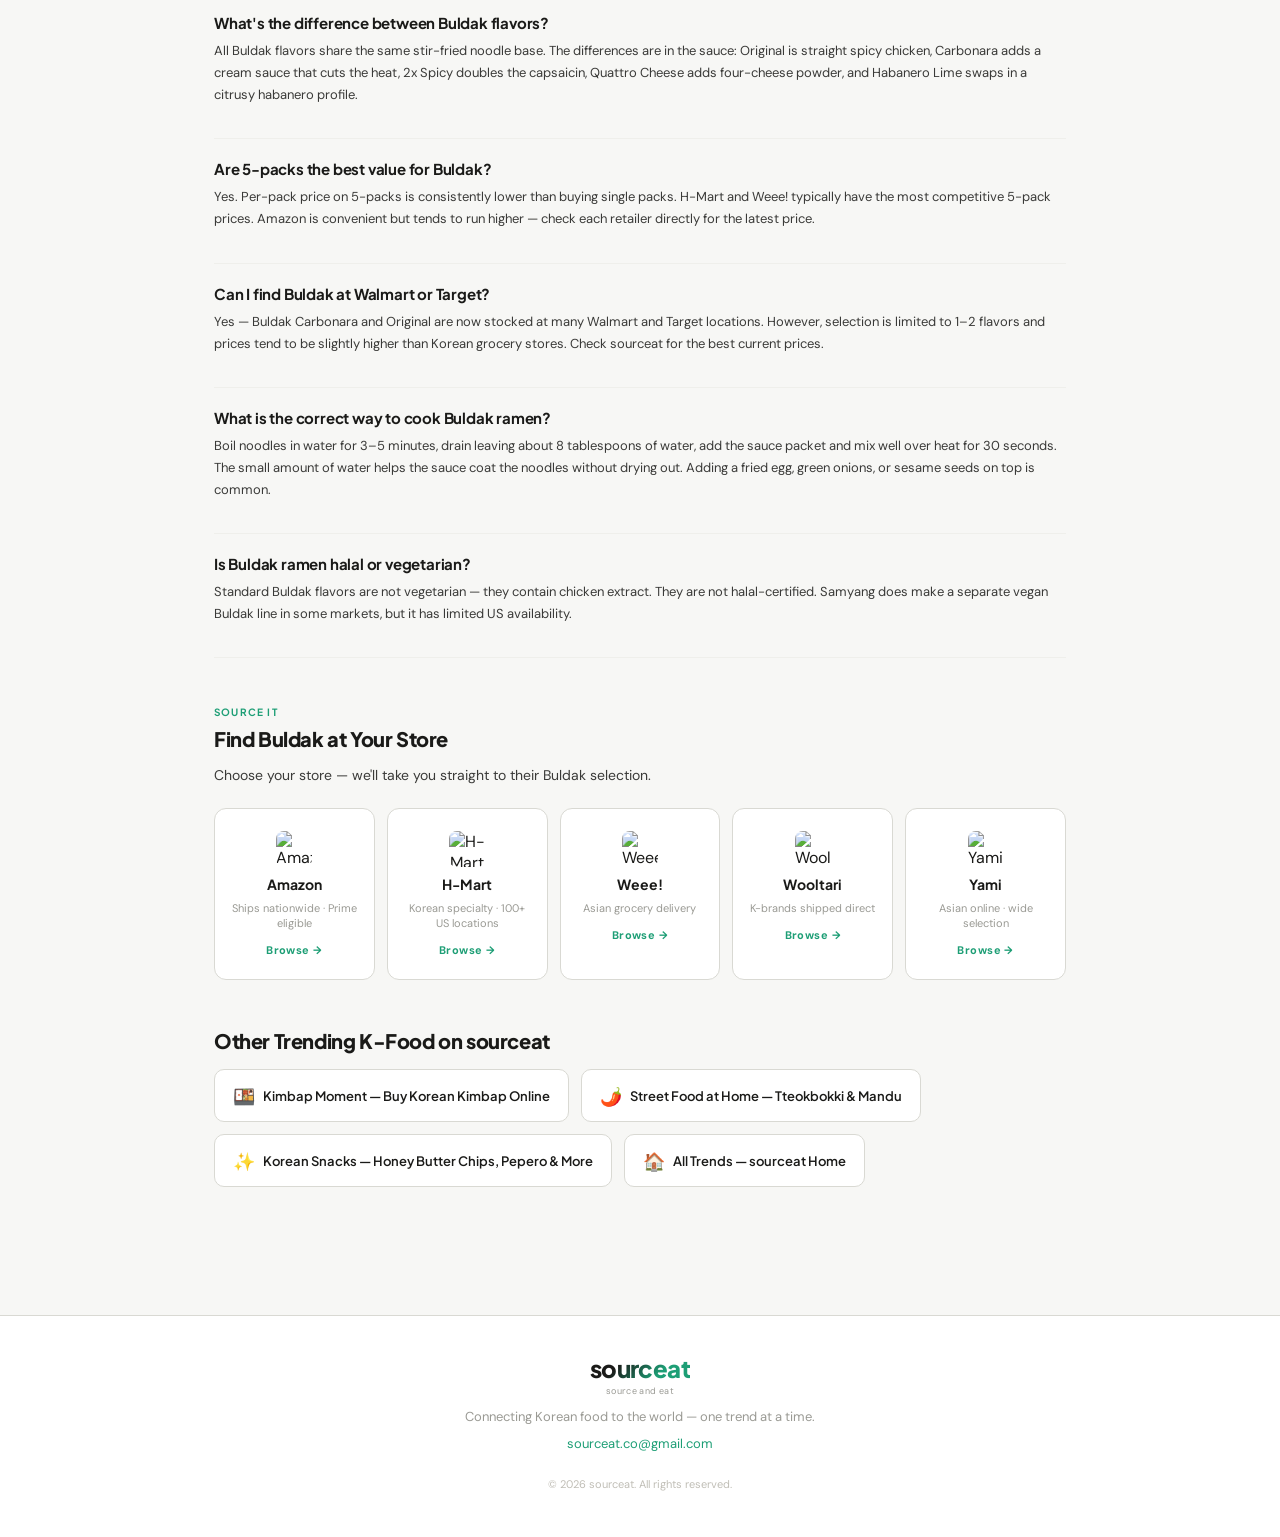
==== commit 1b6b4a54: "Archive daily trends + story-first category pages - update_trends.py: save daily snapshot to trends_" ====
--- a/buldak.html
+++ b/buldak.html
@@ -243,8 +243,8 @@
   <div class="page-hero-inner">
     <div class="breadcrumb"><a href="/">sourceat</a> &rsaquo; Buldak Challenge</div>
     <span class="trend-tag t-hot">🔥 Hot</span>
-    <h1>Buldak Ramen — All Flavors &amp; Best Prices in the US</h1>
-    <p>Samyang's fire noodles took over TikTok, YouTube, and Reddit — and now they're everywhere in the US. Find Buldak at major Korean grocery stores and online retailers across the US.</p>
+    <h1>The Noodle That Made the Internet Cry Fire Tears</h1>
+    <p>How Samyang's Buldak went from a Korean convenience store dare to a global phenomenon — and where Americans are finding it today.</p>
     <div class="channels">
       <span class="ch-badge">TikTok</span>
       <span class="ch-badge">YouTube</span>
@@ -257,236 +257,25 @@
 <!-- MAIN CONTENT -->
 <main class="page-main">
 
-  <!-- PRODUCTS -->
-  <div class="section-title">All Buldak Flavors — Where to Buy</div>
-  <p class="section-sub">10 flavors tracked across Amazon, H-Mart, Weee!, and Wooltari. Updated regularly.</p>
-
-  <div class="prod-list">
-
-    <!-- Original -->
-    <article class="prod-item">
-      <div class="prod-img">
-        <img src="https://img08.weeecdn.net/item/image/320/664/33D51C5F44804584.jpeg!c864x0_q80.auto" alt="Samyang Buldak Ramen Original 5-pack" loading="lazy"/>
-      </div>
-      <div class="prod-body">
-        <div class="prod-brand">Samyang</div>
-        <div class="prod-name">Buldak Ramen Original (5-pack)</div>
-        <p class="prod-desc">The one that started it all. Intensely spicy stir-fried noodles with a savory chicken sauce. Best for people who already handle spice well.</p>
-        <table class="price-table">
-          <thead><tr><th>Store</th><th></th></tr></thead>
-          <tbody>
-            <tr><td>H-Mart</td><td><a class="buy-link" href="https://www.hmart.com/hot-chicken-flavor-ramen-4-94oz-140g--5-packs-1/p" target="_blank" rel="noopener">Check price →</a></td></tr>
-            <tr><td>Weee!</td><td><a class="buy-link" href="https://www.sayweee.com/en/product/Samyang-Buldak-Ramen--Hot-Chicken-Flavor--2x-Spicy-5pk/59341" target="_blank" rel="noopener">Check price →</a></td></tr>
-            <tr><td>Wooltari</td><td><span class="na-label">Not carried</span></td></tr>
-            <tr><td>Amazon</td><td><a class="buy-link" href="https://www.amazon.com/s?k=samyang+buldak+hot+chicken+ramen+original+5+pack" target="_blank" rel="noopener">Check price →</a></td></tr>
-          </tbody>
-        </table>
-      </div>
-    </article>
-
-    <!-- Carbonara -->
-    <article class="prod-item">
-      <div class="prod-img">
-        <img src="https://img08.weeecdn.net/product/image/163/812/6482C3FEE019CAFA.png!c864x0_q80.auto" alt="Samyang Buldak Carbonara Ramen 5-pack" loading="lazy"/>
-      </div>
-      <div class="prod-body">
-        <div class="prod-brand">Samyang</div>
-        <div class="prod-name">Buldak Carbonara (5-pack)</div>
-        <p class="prod-desc">Creamy carbonara meets Korean fire. The most popular entry point for first-timers — mildly spicy, rich, and addictive.</p>
-        <table class="price-table">
-          <thead><tr><th>Store</th><th></th></tr></thead>
-          <tbody>
-            <tr><td>H-Mart</td><td><a class="buy-link" href="https://www.hmart.com/carbo-hot-chicken-flavor-ramen-4-5oz-130g--5-packs-1/p" target="_blank" rel="noopener">Check price →</a></td></tr>
-            <tr><td>Weee!</td><td><a class="buy-link" href="https://www.sayweee.com/en/product/Samyang-Buldak-Ramen-Carbonara-Hot-Chicken-Flavor/71188" target="_blank" rel="noopener">Check price →</a></td></tr>
-            <tr><td>Wooltari</td><td><span class="na-label">Not carried</span></td></tr>
-            <tr><td>Amazon</td><td><a class="buy-link" href="https://www.amazon.com/s?k=samyang+buldak+carbonara+ramen+5+pack" target="_blank" rel="noopener">Check price →</a></td></tr>
-          </tbody>
-        </table>
-      </div>
-    </article>
-
-    <!-- 2x Spicy -->
-    <article class="prod-item">
-      <div class="prod-img">
-        <img src="https://img08.weeecdn.net/product/image/246/100/1D0F89AC3A3D7FCA.png!c864x0_q80.auto" alt="Samyang Buldak 2x Spicy Ramen 5-pack" loading="lazy"/>
-      </div>
-      <div class="prod-body">
-        <div class="prod-brand">Samyang</div>
-        <div class="prod-name">Buldak 2x Spicy (5-pack)</div>
-        <p class="prod-desc">Double the capsaicin of the original. A true test of spice tolerance — the one everyone dares their friends to try on video.</p>
-        <table class="price-table">
-          <thead><tr><th>Store</th><th></th></tr></thead>
-          <tbody>
-            <tr><td>H-Mart</td><td><a class="buy-link" href="https://www.hmart.com/extra-hot-chicken-flavor-ramen-4-94oz-140g--5-packs-1/p" target="_blank" rel="noopener">Check price →</a></td></tr>
-            <tr><td>Weee!</td><td><a class="buy-link" href="https://www.sayweee.com/en/product/Samyang-Buldak-Ramen--Hot-Chicken-Flavor--2x-Spicy-5pk/59341" target="_blank" rel="noopener">Check price →</a></td></tr>
-            <tr><td>Wooltari</td><td><span class="na-label">Not carried</span></td></tr>
-            <tr><td>Amazon</td><td><a class="buy-link" href="https://www.amazon.com/s?k=samyang+buldak+2x+spicy+ramen+5+pack" target="_blank" rel="noopener">Check price →</a></td></tr>
-          </tbody>
-        </table>
-      </div>
-    </article>
-
-    <!-- Quattro Cheese -->
-    <article class="prod-item">
-      <div class="prod-img">
-        <img src="https://img08.weeecdn.net/product/image/238/941/16818529242176F8.png!c864x0_q80.auto" alt="Samyang Buldak Quattro Cheese Ramen 5-pack" loading="lazy"/>
-      </div>
-      <div class="prod-body">
-        <div class="prod-brand">Samyang</div>
-        <div class="prod-name">Buldak Quattro Cheese (5-pack)</div>
-        <p class="prod-desc">Four cheese blend significantly tames the heat. A great option if you love the Buldak flavor but want something you can actually finish without sweating.</p>
-        <table class="price-table">
-          <thead><tr><th>Store</th><th></th></tr></thead>
-          <tbody>
-            <tr><td>H-Mart</td><td><a class="buy-link" href="https://www.hmart.com/quattro-cheese-hot-chicken-flavor-ramen-5-11oz-145g--5-packs-1/p" target="_blank" rel="noopener">Check price →</a></td></tr>
-            <tr><td>Weee!</td><td><a class="buy-link" href="https://www.sayweee.com" target="_blank" rel="noopener">Check price →</a></td></tr>
-            <tr><td>Wooltari</td><td><a class="buy-link" href="https://www.wooltariusa.com" target="_blank" rel="noopener">Check price →</a></td></tr>
-            <tr><td>Amazon</td><td><a class="buy-link" href="https://www.amazon.com/s?k=samyang+buldak+quattro+cheese+5+pack" target="_blank" rel="noopener">Check price →</a></td></tr>
-          </tbody>
-        </table>
-      </div>
-    </article>
-
-    <!-- Habanero Lime -->
-    <article class="prod-item">
-      <div class="prod-img">
-        <img src="https://img08.weeecdn.net/product/image/766/920/72B0A05A5DCB4FFD.png!c864x0_q80.auto" alt="Samyang Buldak Habanero Lime Ramen" loading="lazy"/>
-      </div>
-      <div class="prod-body">
-        <div class="prod-brand">Samyang</div>
-        <div class="prod-name">Buldak Habanero Lime</div>
-        <p class="prod-desc">Habanero heat with a bright citrus finish. A limited flavor that adds a fresh twist to the classic Buldak profile.</p>
-        <table class="price-table">
-          <thead><tr><th>Store</th><th></th></tr></thead>
-          <tbody>
-            <tr><td>H-Mart</td><td><a class="buy-link" href="https://www.hmart.com/spicy-chicken-flavor-ramen-habanero-lime-big-bowl-3-7oz-105g--1/p" target="_blank" rel="noopener">Check price →</a></td></tr>
-            <tr><td>Weee!</td><td><span class="na-label">Not carried</span></td></tr>
-            <tr><td>Wooltari</td><td><span class="na-label">Not carried</span></td></tr>
-            <tr><td>Amazon</td><td><a class="buy-link" href="https://www.amazon.com/s?k=samyang+buldak+habanero+lime+ramen" target="_blank" rel="noopener">Check price →</a></td></tr>
-          </tbody>
-        </table>
-      </div>
-    </article>
-
-    <!-- Jjajang -->
-    <article class="prod-item">
-      <div class="prod-img">
-        <img src="https://img08.weeecdn.net/item/image/305/855/47549719BF977F5C.jpg!c864x0_q80.auto" alt="Samyang Buldak Jjajang Ramen 5-pack" loading="lazy"/>
-      </div>
-      <div class="prod-body">
-        <div class="prod-brand">Samyang</div>
-        <div class="prod-name">Buldak Jjajang (5-pack)</div>
-        <p class="prod-desc">Black bean sauce meets Buldak spice — a Korean-Chinese fusion flavor that surprised the entire fanbase. Deeply savory with the signature fire chicken heat layered underneath. One of the more unique flavor experiments in the Buldak lineup.</p>
-        <table class="price-table">
-          <thead><tr><th>Store</th><th></th></tr></thead>
-          <tbody>
-            <tr><td>H-Mart</td><td><a class="buy-link" href="https://www.hmart.com/jjajang+buldak/s" target="_blank" rel="noopener">Check price →</a></td></tr>
-            <tr><td>Weee!</td><td><a class="buy-link" href="https://www.sayweee.com/en/search?keyword=%EB%B6%88%EB%8B%AD%EC%A7%9C%EC%9E%A5" target="_blank" rel="noopener">Check price →</a></td></tr>
-            <tr><td>Wooltari</td><td><span class="na-label">Not carried</span></td></tr>
-            <tr><td>Amazon</td><td><a class="buy-link" href="https://www.amazon.com/s?k=samyang+buldak+jjajang" target="_blank" rel="noopener">Check price →</a></td></tr>
-          </tbody>
-        </table>
-      </div>
-    </article>
-
-    <!-- Curry -->
-    <article class="prod-item">
-      <div class="prod-img">
-        <img src="https://img08.weeecdn.net/product/image/988/344/761523A9A8E8CBA2.png!c864x0_q80.auto" alt="Samyang Buldak Curry Ramen 5-pack" loading="lazy"/>
-      </div>
-      <div class="prod-body">
-        <div class="prod-brand">Samyang</div>
-        <div class="prod-name">Buldak Curry (5-pack)</div>
-        <p class="prod-desc">Yellow curry spice profile blended with the signature Buldak heat. Aromatic and complex — the curry flavor softens the raw chili hit slightly while adding warmth. A fan-favorite limited flavor that keeps getting brought back due to demand.</p>
-        <table class="price-table">
-          <thead><tr><th>Store</th><th></th></tr></thead>
-          <tbody>
-            <tr><td>H-Mart</td><td><a class="buy-link" href="https://www.hmart.com/curry+buldak/s" target="_blank" rel="noopener">Check price →</a></td></tr>
-            <tr><td>Weee!</td><td><a class="buy-link" href="https://www.sayweee.com/en/search?keyword=%EB%B6%88%EB%8B%AD%EC%B9%B4%EB%A0%88" target="_blank" rel="noopener">Check price →</a></td></tr>
-            <tr><td>Wooltari</td><td><span class="na-label">Not carried</span></td></tr>
-            <tr><td>Amazon</td><td><a class="buy-link" href="https://www.amazon.com/s?k=samyang+buldak+curry+ramen" target="_blank" rel="noopener">Check price →</a></td></tr>
-          </tbody>
-        </table>
-      </div>
-    </article>
-
-    <!-- Kimchi -->
-    <article class="prod-item">
-      <div class="prod-img">
-        <img src="https://img08.weeecdn.net/product/image/273/659/3E9D8AD78C3A1C82.png!c864x0_q80.auto" alt="Samyang Buldak Kimchi Ramen 5-pack" loading="lazy"/>
-      </div>
-      <div class="prod-body">
-        <div class="prod-brand">Samyang</div>
-        <div class="prod-name">Buldak Kimchi (5-pack)</div>
-        <p class="prod-desc">Kimchi's tangy fermented flavor layered on top of the fire chicken heat. The sourness of kimchi and the spice of Buldak amplify each other in a way that's polarizing but deeply satisfying. Best for those who already love both kimchi and spicy food.</p>
-        <table class="price-table">
-          <thead><tr><th>Store</th><th></th></tr></thead>
-          <tbody>
-            <tr><td>H-Mart</td><td><a class="buy-link" href="https://www.hmart.com/kimchi+buldak/s" target="_blank" rel="noopener">Check price →</a></td></tr>
-            <tr><td>Weee!</td><td><a class="buy-link" href="https://www.sayweee.com/en/search?keyword=%EB%B6%88%EB%8B%AD%EA%B9%80%EC%B9%98" target="_blank" rel="noopener">Check price →</a></td></tr>
-            <tr><td>Wooltari</td><td><span class="na-label">Not carried</span></td></tr>
-            <tr><td>Amazon</td><td><a class="buy-link" href="https://www.amazon.com/s?k=samyang+buldak+kimchi+ramen" target="_blank" rel="noopener">Check price →</a></td></tr>
-          </tbody>
-        </table>
-      </div>
-    </article>
-
-    <!-- Cheese -->
-    <article class="prod-item">
-      <div class="prod-img">
-        <img src="https://img08.weeecdn.net/product/image/238/941/16818529242176F8.png!c864x0_q80.auto" alt="Samyang Buldak Cheese Hot Chicken Ramen 5-pack" loading="lazy"/>
-      </div>
-      <div class="prod-body">
-        <div class="prod-brand">Samyang</div>
-        <div class="prod-name">Buldak Cheese Hot Chicken (5-pack)</div>
-        <p class="prod-desc">Single cheese flavor — a milder, creamier take on the classic fire noodles. The difference from Quattro Cheese: this uses a simpler cheese sauce that's less rich but lets more of the original Buldak heat through. Great for cheese lovers who still want to feel the burn.</p>
-        <table class="price-table">
-          <thead><tr><th>Store</th><th></th></tr></thead>
-          <tbody>
-            <tr><td>H-Mart</td><td><a class="buy-link" href="https://www.hmart.com/cheese+buldak/s" target="_blank" rel="noopener">Check price →</a></td></tr>
-            <tr><td>Weee!</td><td><a class="buy-link" href="https://www.sayweee.com/en/product/Samyang-Buldak-Ramen-Cheese-Hot-Chicken-Flavor/96921" target="_blank" rel="noopener">Check price →</a></td></tr>
-            <tr><td>Wooltari</td><td><span class="na-label">Not carried</span></td></tr>
-            <tr><td>Amazon</td><td><a class="buy-link" href="https://www.amazon.com/s?k=samyang+buldak+cheese+hot+chicken+ramen" target="_blank" rel="noopener">Check price →</a></td></tr>
-          </tbody>
-        </table>
-      </div>
-    </article>
-
-    <!-- Cup Noodle -->
-    <article class="prod-item">
-      <div class="prod-img">
-        <img src="https://img08.weeecdn.net/item/image/421/583/6EE19352EB8E6AC5.png!c864x0_q80.auto" alt="Samyang Buldak Cup Noodle" loading="lazy"/>
-      </div>
-      <div class="prod-body">
-        <div class="prod-brand">Samyang</div>
-        <div class="prod-name">Buldak Cup Noodle</div>
-        <p class="prod-desc">Single-serve cup version — perfect for trying Buldak for the first time without committing to a 5-pack. Just add hot water and wait 3 minutes. The cup format also makes it easier to portion the sauce — add half the packet if you're not sure about the heat level.</p>
-        <table class="price-table">
-          <thead><tr><th>Store</th><th></th></tr></thead>
-          <tbody>
-            <tr><td>H-Mart</td><td><a class="buy-link" href="https://www.hmart.com/buldak+cup/s" target="_blank" rel="noopener">Check price →</a></td></tr>
-            <tr><td>Weee!</td><td><a class="buy-link" href="https://www.sayweee.com/en/search?keyword=%EB%B6%88%EB%8B%AD%EC%BB%B5" target="_blank" rel="noopener">Check price →</a></td></tr>
-            <tr><td>Wooltari</td><td><span class="na-label">Not carried</span></td></tr>
-            <tr><td>Amazon</td><td><a class="buy-link" href="https://www.amazon.com/s?k=samyang+buldak+cup+noodle" target="_blank" rel="noopener">Check price →</a></td></tr>
-          </tbody>
-        </table>
-      </div>
-    </article>
-
-  </div><!-- /prod-list -->
-
-  <!-- ABOUT -->
-  <div class="content-section">
-    <h2>What Is Buldak Ramen?</h2>
-    <p>Buldak (불닭) literally means "fire chicken" in Korean. It's a line of instant noodles made by Samyang Foods, first launched in South Korea in 2012. The concept was simple: make the spiciest instant noodle on the market and challenge people to finish it.</p>
-    <p>That challenge format exploded on YouTube in the mid-2010s and reignited on TikTok in the early 2020s. Today Buldak is one of the most-searched Korean food products in the US, available at Korean grocery chains, mainstream retailers like Target and Walmart, and online via Amazon, Weee!, and Wooltari.</p>
-    <p>Samyang now makes over a dozen Buldak flavors, ranging from the scorching original to the milder carbonara and cheese variants. The 5-packs are the most common format sold in the US and the best value per pack.</p>
-  </div>
-
-  <!-- SPICE LEVELS -->
-  <div class="content-section">
-    <h2>Buldak Spice Levels — Ranked Mildest to Hottest</h2>
-    <p>All Buldak flavors are measured in Scoville Heat Units (SHU). Here's how the US-available flavors rank:</p>
+  <!-- THE STORY -->
+  <div class="content-section">
+    <h2>The Fire Chicken That Broke the Internet</h2>
+    <p>Buldak (불닭) literally means "fire chicken" in Korean. Samyang Foods launched it in 2012 with a simple premise: make the spiciest instant noodle on the market and dare people to finish it. That dare worked beyond anyone's expectations.</p>
+    <p>Challenge videos spread across YouTube in the mid-2010s, then reignited on TikTok in the early 2020s with an entirely new generation of creators. For many Americans, Buldak was their first deliberately sought Korean food product — bought not out of cultural familiarity, but out of curiosity and peer pressure from the internet.</p>
+    <p>Today it's stocked at Korean grocery chains, Target, Walmart, Costco, and across every major Korean online retailer in the US. What started as an internet stunt has become a permanent fixture in American pantries.</p>
+  </div>
+
+  <!-- FLAVOR LANDSCAPE -->
+  <div class="content-section">
+    <h2>A Universe of Flavors</h2>
+    <p>Samyang now makes over a dozen Buldak variants, all built on the same chewy noodle base. The Carbonara became the gateway flavor — its cream sauce cuts the heat dramatically and opened the lineup to eaters who'd never touch the original. The 2x Spicy doubled down for the hardcore crowd. Quattro Cheese, Habanero Lime, Jjajang (black bean), Kimchi, and Curry have each built their own followings.</p>
+    <p>The 5-pack is the most common format in the US and the best value per serving. Cup noodles are widely available for first-timers who want to try before committing to a full pack.</p>
+  </div>
+
+  <!-- SPICE GUIDE -->
+  <div class="content-section">
+    <h2>Spice Guide — Mildest to Hottest</h2>
+    <p>All Buldak flavors are measured in Scoville Heat Units (SHU):</p>
     <ul class="spice-list">
       <li class="spice-item"><span class="spice-rank">1</span><span class="spice-name">Carbonara</span><span class="spice-heat">~1,700 SHU — mildest, creamy</span></li>
       <li class="spice-item"><span class="spice-rank">2</span><span class="spice-name">Quattro Cheese</span><span class="spice-heat">~2,600 SHU — cheese tames the heat</span></li>
@@ -494,32 +283,7 @@
       <li class="spice-item"><span class="spice-rank">4</span><span class="spice-name">Original</span><span class="spice-heat">~4,404 SHU — the classic</span></li>
       <li class="spice-item"><span class="spice-rank">5</span><span class="spice-name">2x Spicy</span><span class="spice-heat">~8,706 SHU — not for the faint-hearted</span></li>
     </ul>
-    <p>For reference, a jalapeño is 2,500–8,000 SHU. Original Buldak is roughly jalapeño-level. 2x Spicy is beyond most jalapeños and approaches cayenne territory.</p>
-  </div>
-
-  <!-- WHERE TO BUY -->
-  <div class="content-section">
-    <h2>Where to Buy Buldak Ramen in the US</h2>
-    <p>Buldak is widely available across the US. Here's a quick breakdown of your best options:</p>
-    <div class="store-grid">
-      <div class="store-card">
-        <h3>H-Mart</h3>
-        <p>Best in-store price. 100+ locations nationwide. All major Buldak flavors stocked. Best for bulk buying.</p>
-      </div>
-      <div class="store-card">
-        <h3>Amazon</h3>
-        <p>Most convenient. Prime shipping to all 50 states. Widest flavor selection. Prices slightly higher but no trip required.</p>
-      </div>
-      <div class="store-card">
-        <h3>Weee!</h3>
-        <p>Asian grocery delivery app. Competitive pricing. Best if you're not near an H-Mart.</p>
-      </div>
-      <div class="store-card">
-        <h3>Wooltari</h3>
-        <p>Korean specialty online store. Good pricing, ships nationwide. Some flavors exclusive here.</p>
-      </div>
-    </div>
-    <p>Buldak is also available at Walmart, Target, Costco, and Trader Joe's in many regions — but the Korean grocery retailers above typically have better prices and more flavors.</p>
+    <p>For reference: a jalapeño is 2,500–8,000 SHU. Original Buldak is roughly jalapeño-level. 2x Spicy approaches cayenne territory.</p>
   </div>
 
   <!-- FAQ -->
@@ -550,6 +314,45 @@
         <h3>Is Buldak ramen halal or vegetarian?</h3>
         <p>Standard Buldak flavors are not vegetarian — they contain chicken extract. They are not halal-certified. Samyang does make a separate vegan Buldak line in some markets, but it has limited US availability.</p>
       </div>
+    </div>
+  </div>
+
+  <!-- SOURCE IT -->
+  <div class="content-section">
+    <div class="source-eyebrow">Source It</div>
+    <h2>Find Buldak at Your Store</h2>
+    <p>Choose your store — we'll take you straight to their Buldak selection.</p>
+    <div class="source-grid">
+      <a href="https://www.amazon.com/s?k=samyang+buldak+ramen" class="source-card" target="_blank" rel="noopener">
+        <img class="source-logo" src="https://www.google.com/s2/favicons?domain=amazon.com&sz=64" alt="Amazon">
+        <div class="source-name">Amazon</div>
+        <div class="source-desc">Ships nationwide · Prime eligible</div>
+        <div class="source-cta">Browse →</div>
+      </a>
+      <a href="https://www.hmart.com/buldak?_q=buldak&map=ft" class="source-card" target="_blank" rel="noopener">
+        <img class="source-logo" src="https://www.google.com/s2/favicons?domain=hmart.com&sz=64" alt="H-Mart">
+        <div class="source-name">H-Mart</div>
+        <div class="source-desc">Korean specialty · 100+ US locations</div>
+        <div class="source-cta">Browse →</div>
+      </a>
+      <a href="https://www.sayweee.com/en/search?keyword=%EB%B6%88%EB%8B%AD%EB%B3%B6%EC%9D%8C%EB%A9%B4" class="source-card" target="_blank" rel="noopener">
+        <img class="source-logo" src="https://www.google.com/s2/favicons?domain=sayweee.com&sz=64" alt="Weee!">
+        <div class="source-name">Weee!</div>
+        <div class="source-desc">Asian grocery delivery</div>
+        <div class="source-cta">Browse →</div>
+      </a>
+      <a href="https://www.wooltariusa.com/search?q=samyang+buldak" class="source-card" target="_blank" rel="noopener">
+        <img class="source-logo" src="https://www.google.com/s2/favicons?domain=wooltariusa.com&sz=64" alt="Wooltari">
+        <div class="source-name">Wooltari</div>
+        <div class="source-desc">K-brands shipped direct</div>
+        <div class="source-cta">Browse →</div>
+      </a>
+      <a href="https://www.yami.com/search?q=samyang+buldak" class="source-card" target="_blank" rel="noopener">
+        <img class="source-logo" src="https://www.google.com/s2/favicons?domain=yami.com&sz=64" alt="Yami">
+        <div class="source-name">Yami</div>
+        <div class="source-desc">Asian online · wide selection</div>
+        <div class="source-cta">Browse →</div>
+      </a>
     </div>
   </div>
 
--- a/css/style.css
+++ b/css/style.css
@@ -62,35 +62,33 @@
     .trend-video-link:hover{background:var(--teal-light);border-color:var(--teal-mid);color:var(--teal-dark)}
 
     /* ROUTE BADGE */
-    .route-badge{display:inline-flex;align-items:center;gap:10px;background:var(--white);border:1px solid var(--gray-200);border-radius:999px;padding:6px 18px 6px 14px;margin-bottom:28px;box-shadow:0 2px 12px rgba(0,0,0,.06)}
-    .rb-from,.rb-to{font-size:12px;font-weight:600;color:var(--gray-700);font-family:var(--font-d);white-space:nowrap}
+    .route-badge{display:inline-flex;align-items:center;gap:10px;background:rgba(255,255,255,0.12);border:1px solid rgba(255,255,255,0.2);border-radius:999px;padding:6px 18px 6px 14px;margin-bottom:28px;backdrop-filter:blur(8px)}
+    .rb-from,.rb-to{font-size:12px;font-weight:600;color:rgba(255,255,255,0.9);font-family:var(--font-d);white-space:nowrap}
     .rb-path{display:flex;align-items:center;gap:5px;color:var(--teal)}
     .rb-line{display:inline-block;width:18px;height:1.5px;background:var(--teal-mid);border-radius:2px;opacity:.7}
     .rb-plane{font-size:15px;animation:flyPlane 2.5s ease-in-out infinite}
     @keyframes flyPlane{0%,100%{transform:translateX(0) translateY(0)}50%{transform:translateX(3px) translateY(-3px)}}
 
     /* HERO */
-    .hero{background:var(--white);border-bottom:1px solid var(--gray-200);padding-top:72px;text-align:center;overflow:hidden}
-    .hero-content{padding:0 32px 52px}
-    .hero h1{font-family:var(--font-d);font-size:clamp(32px,5.5vw,56px);font-weight:800;line-height:1.06;letter-spacing:-2px;color:var(--gray-900);max-width:700px;margin:0 auto 20px}
-    .hero h1 em{font-style:normal;color:var(--teal)}
-    .hero-sub{font-size:15px;color:var(--gray-400);max-width:480px;margin:0 auto;line-height:1.7;font-weight:400}
+    .hero{position:relative;border-bottom:1px solid var(--gray-200);padding-top:72px;text-align:center;overflow:hidden;background:#0e0e0c}
+    .hero-bg{position:absolute;inset:0;background:url('/images/Gemini_Generated_Image_e8n3rae8n3rae8n3.png') center/cover no-repeat;opacity:0.45;z-index:0}
+    .hero-content{position:relative;z-index:1;padding:0 32px 52px}
+    .hero h1{font-family:var(--font-d);font-size:clamp(32px,5.5vw,56px);font-weight:800;line-height:1.06;letter-spacing:-2px;color:#fff;max-width:700px;margin:0 auto 20px}
+    .hero h1 em{font-style:normal;color:var(--teal-mid)}
+    .hero-sub{font-size:15px;color:rgba(255,255,255,0.7);max-width:900px;margin:0 auto;line-height:1.7;font-weight:400;white-space:nowrap}
 
     /* HERO SCROLL STRIP */
-    .hero-strip-wrap{width:100%;overflow:hidden;padding:10px 0 24px;display:flex;flex-direction:column;gap:12px;-webkit-mask-image:linear-gradient(to right,transparent 0%,#000 7%,#000 93%,transparent 100%);mask-image:linear-gradient(to right,transparent 0%,#000 7%,#000 93%,transparent 100%)}
-    .hero-scroll-track{display:flex;gap:16px;align-items:center;width:max-content;animation:kfoodScroll 38s linear infinite}
-    .hero-track-reverse{animation-direction:reverse;animation-duration:44s}
-    .hero-scroll-track:hover{animation-play-state:paused}
-    @keyframes kfoodScroll{from{transform:translateX(0)}to{transform:translateX(-50%)}}
-    .hero-scroll-item{width:130px;height:130px;flex-shrink:0;background:#fff;border-radius:14px;overflow:hidden;padding:10px;display:flex;align-items:center;justify-content:center;box-shadow:0 2px 12px rgba(0,0,0,0.07);border:1px solid #EFEFEB}
-    .hero-scroll-item img{width:100%;height:100%;object-fit:contain;display:block;mix-blend-mode:multiply}
 
     /* TREND SECTION */
     .trend-section{max-width:1280px;margin:0 auto;padding:48px 32px 0}
     .trend-section+.trend-section{padding-top:52px}
     .trend-section:last-of-type{padding-bottom:80px}
 
-    .trend-header{margin-bottom:20px;padding-bottom:16px;border-bottom:2px solid var(--gray-900)}
+    .trend-header{margin-bottom:20px;padding-bottom:16px;border-bottom:2px solid var(--gray-900);display:flex;align-items:flex-start;justify-content:space-between;gap:24px}
+    .trend-header-left{flex:1;min-width:0}
+    .trend-header-right{flex-shrink:0;display:flex;flex-direction:column;align-items:flex-end;gap:8px;padding-top:4px}
+    .trend-stat{display:flex;align-items:center;gap:6px;font-size:11px;color:var(--gray-400);white-space:nowrap}
+    .trend-stat strong{color:var(--gray-900);font-weight:700}
     .trend-meta{display:flex;align-items:center;gap:10px;margin-bottom:8px;flex-wrap:wrap}
     .trend-tag{font-size:10px;font-weight:600;letter-spacing:.1em;text-transform:uppercase;padding:3px 10px;border-radius:2px;color:#fff;font-family:var(--font-d)}
     .t-hot{background:#E24B4A}
@@ -98,13 +96,20 @@
     .t-viral{background:#534AB7}
     .t-snack{background:#D97706}
     .trend-channels{display:flex;gap:6px;align-items:center;flex-wrap:wrap}
-    .ch-badge{font-size:10px;font-weight:500;padding:2px 7px;border-radius:999px;border:1px solid var(--gray-200);color:var(--gray-700);background:var(--white);text-decoration:none}
+    .ch-badge{display:inline-flex;align-items:center;gap:4px;font-size:10px;font-weight:500;padding:3px 8px;border-radius:999px;border:1px solid var(--gray-200);color:var(--gray-700);background:var(--white);text-decoration:none}
+    .ch-badge svg{flex-shrink:0}
     .ch-badge.ch-link{cursor:pointer;transition:background .15s,border-color .15s,color .15s}
     .ch-badge.ch-link:hover{background:var(--gray-900);border-color:var(--gray-900);color:var(--white)}
     .trend-title{font-family:var(--font-d);font-size:22px;font-weight:700;letter-spacing:-.5px;color:var(--gray-900);margin-bottom:4px}
     .trend-desc{font-size:13px;color:var(--gray-400);line-height:1.6;max-width:640px}
+    .trend-buzz{font-size:12px;color:var(--gray-700);line-height:1.5;margin-top:6px;padding:5px 10px;background:var(--gray-100);border-left:2px solid var(--teal-mid);border-radius:0 4px 4px 0;max-width:560px;font-style:italic}
+    .rank-badge{display:inline-flex;align-items:center;font-size:10px;font-weight:700;padding:2px 8px;border-radius:3px;letter-spacing:.04em;font-family:var(--font-d)}
+    .rank-new{background:#EEF2FF;color:#534AB7;border:1px solid #C7D2FE}
+    .rank-up{background:var(--teal-light);color:var(--teal-dark);border:1px solid var(--teal-mid)}
+    .rank-down{background:#FEF2F2;color:#991B1B;border:1px solid #FECACA}
     .trend-count-row{display:flex;align-items:center;gap:16px;margin-top:10px;flex-wrap:wrap}
     .trend-count{font-size:12px;color:var(--gray-400)}
+    .shop-logo{width:28px;height:28px;object-fit:contain;border-radius:4px;display:block}
 
     /* PRODUCT GRID */
     .prod-grid{display:grid;grid-template-columns:repeat(auto-fill,minmax(200px,1fr));gap:12px}
@@ -162,13 +167,14 @@
 
     /* shop buttons — 2×2 grid for 4 retailers */
     .shop-grid{display:grid;grid-template-columns:repeat(2,1fr);gap:10px;margin-bottom:24px}
-    .shop-btn{display:flex;flex-direction:column;align-items:center;gap:3px;background:var(--gray-50);border:1px solid var(--gray-200);border-radius:6px;padding:14px 10px;text-decoration:none;transition:border-color .15s,background .15s;position:relative}
+    .shop-btn{display:flex;flex-direction:column;align-items:center;gap:4px;background:var(--gray-50);border:1px solid var(--gray-200);border-radius:6px;padding:14px 10px;text-decoration:none;transition:border-color .15s,background .15s;position:relative}
     .shop-btn.avail:hover{border-color:var(--teal);background:var(--teal-light)}
     .shop-btn.unavail{opacity:.4;pointer-events:none;cursor:default}
-    .shop-btn-name{font-family:var(--font-d);font-size:13px;font-weight:600;color:var(--gray-900)}
-    .shop-btn-tag{font-size:11px;color:var(--gray-400);margin-top:2px}
+    .shop-btn-logo{width:32px;height:32px;object-fit:contain;border-radius:4px}
+    .shop-btn-name{font-family:var(--font-d);font-size:12px;font-weight:600;color:var(--gray-900)}
+    .shop-btn-tag{font-size:10px;color:var(--gray-400)}
     .shop-btn-na{font-size:11px;color:var(--gray-400)}
-    .shop-btn-cta{margin-top:6px;font-size:10px;font-weight:600;color:var(--teal);letter-spacing:.04em;text-transform:uppercase}
+    .shop-btn-cta{margin-top:4px;font-size:10px;font-weight:600;color:var(--teal);letter-spacing:.04em;text-transform:uppercase}
 
     .mdivider{height:1px;background:var(--gray-100);margin:20px 0}
 
@@ -192,6 +198,64 @@
     .c-action.liked{font-weight:500}
     .no-comments{text-align:center;padding:20px 0;font-size:13px;color:var(--gray-400)}
 
+    /* PAST ISSUES */
+    .past-issues-section{max-width:1280px;margin:0 auto;padding:20px 32px 28px;border-top:1px solid var(--gray-100)}
+    .past-issues-header{margin-bottom:10px}
+    .past-issues-label{font-size:10px;font-weight:700;letter-spacing:.1em;text-transform:uppercase;color:var(--gray-400);font-family:var(--font-d)}
+    .past-issues-row{display:flex;flex-wrap:wrap;gap:8px}
+    .past-chip{font-family:var(--font-d);font-size:11px;font-weight:600;padding:5px 14px;border-radius:999px;border:1px solid var(--gray-200);background:var(--white);color:var(--gray-700);cursor:pointer;transition:all .15s;letter-spacing:.02em}
+    .past-chip:hover{border-color:var(--gray-700);color:var(--gray-900);background:var(--gray-50)}
+    .past-chip.active{background:var(--gray-900);border-color:var(--gray-900);color:var(--white)}
+
+    /* SOURCE IT (category pages) */
+    .source-eyebrow{font-size:10px;font-weight:700;letter-spacing:.12em;text-transform:uppercase;color:var(--teal);margin-bottom:8px;font-family:var(--font-d)}
+    .source-grid{display:grid;grid-template-columns:repeat(auto-fill,minmax(150px,1fr));gap:12px;margin-top:20px}
+    .source-card{display:flex;flex-direction:column;align-items:center;gap:8px;background:var(--white);border:1px solid var(--gray-200);border-radius:12px;padding:22px 16px;text-decoration:none;color:inherit;transition:border-color .2s,box-shadow .2s,background .2s;text-align:center}
+    .source-card:hover{border-color:var(--teal);box-shadow:0 4px 16px rgba(29,158,117,.1);background:var(--teal-light)}
+    .source-logo{width:36px;height:36px;border-radius:8px;object-fit:contain}
+    .source-name{font-family:var(--font-d);font-size:14px;font-weight:700;color:var(--gray-900)}
+    .source-desc{font-size:11px;color:var(--gray-400);line-height:1.4}
+    .source-cta{font-size:11px;font-weight:700;color:var(--teal);margin-top:4px;letter-spacing:.04em}
+    .source-card:hover .source-cta{color:var(--teal-dark)}
+
+    /* MAGAZINE SECTION */
+    .mag-section{background:var(--white);border-top:1px solid var(--gray-200);padding:52px 32px 60px}
+    .mag-inner{max-width:900px;margin:0 auto}
+    .mag-header-row{display:flex;align-items:baseline;justify-content:space-between;margin-bottom:24px;padding-bottom:16px;border-bottom:1px solid var(--gray-200)}
+    .mag-eyebrow{font-family:var(--font-d);font-size:11px;font-weight:800;letter-spacing:.12em;text-transform:uppercase;color:var(--gray-900)}
+    .mag-date{font-size:11px;color:var(--gray-400)}
+
+    /* Featured card */
+    .mag-featured{display:flex;align-items:stretch;border-radius:14px;overflow:hidden;border:1px solid var(--gray-200);text-decoration:none;color:inherit;margin-bottom:14px;background:var(--gray-900);transition:box-shadow .2s,border-color .2s;position:relative}
+    .mag-featured:hover{box-shadow:0 10px 36px rgba(0,0,0,.18);border-color:var(--gray-700)}
+    .mag-featured-num{font-family:var(--font-d);font-size:120px;font-weight:800;color:rgba(255,255,255,.04);line-height:1;position:absolute;bottom:-12px;right:24px;letter-spacing:-6px;pointer-events:none;user-select:none}
+    .mag-featured-body{flex:1;padding:36px 40px;display:flex;flex-direction:column;gap:14px;position:relative;z-index:1}
+    .mag-card-meta{display:flex;align-items:center;gap:10px}
+    .mag-num-label{font-size:10px;font-weight:600;color:rgba(255,255,255,.3);letter-spacing:.1em;font-family:var(--font-d)}
+    .mag-featured-title{font-family:var(--font-d);font-size:clamp(20px,2.8vw,28px);font-weight:800;color:var(--white);line-height:1.18;letter-spacing:-.6px;max-width:560px}
+    .mag-featured-sub{font-size:13px;color:rgba(255,255,255,.5);line-height:1.65;max-width:480px}
+    .mag-cta{font-size:12px;font-weight:700;color:var(--teal-mid);letter-spacing:.05em;font-family:var(--font-d);margin-top:4px}
+    .mag-featured:hover .mag-cta{color:#7DD9BC}
+
+    /* Small cards row */
+    .mag-cards-row{display:grid;grid-template-columns:repeat(3,1fr);gap:12px}
+    .mag-card{display:flex;flex-direction:column;border-radius:12px;overflow:hidden;border:1px solid var(--gray-200);text-decoration:none;color:inherit;background:var(--white);transition:border-color .2s,box-shadow .2s}
+    .mag-card:hover{border-color:var(--gray-400);box-shadow:0 4px 16px rgba(0,0,0,.07)}
+    .mag-card-accent{height:3px;flex-shrink:0}
+    .mag-card-inner{padding:22px 20px;flex:1;display:flex;flex-direction:column;gap:10px}
+    .mag-card .mag-num-label{color:var(--gray-400)}
+    .mag-card-title{font-family:var(--font-d);font-size:15px;font-weight:800;color:var(--gray-900);line-height:1.25;letter-spacing:-.3px;flex:1}
+    .mag-card-sub{font-size:12px;color:var(--gray-400);line-height:1.6}
+    .mag-cta-sm{font-size:11px;font-weight:700;color:var(--teal);letter-spacing:.05em;font-family:var(--font-d);margin-top:4px}
+    .mag-card:hover .mag-cta-sm{color:var(--teal-dark)}
+
+    @media(max-width:680px){
+      .mag-section{padding:40px 20px 48px}
+      .mag-featured-body{padding:24px 24px 32px}
+      .mag-featured-num{font-size:80px;right:12px}
+      .mag-cards-row{grid-template-columns:1fr}
+    }
+
     /* FOOTER */
     footer{background:var(--white);border-top:1px solid var(--gray-200);padding:40px 32px;text-align:center}
     .footer-logo{display:flex;flex-direction:column;align-items:center;gap:4px;margin-bottom:10px}
@@ -241,7 +305,6 @@
       .shop-pill{font-size:9px;padding:1px 5px}
       .hero{padding-top:48px}
       .hero-content{padding:0 20px 40px}
-      .hero-scroll-item{width:100px;height:100px}
       .header-inner{padding:0 20px}
       .sidebar{width:100%;max-width:320px}
     }
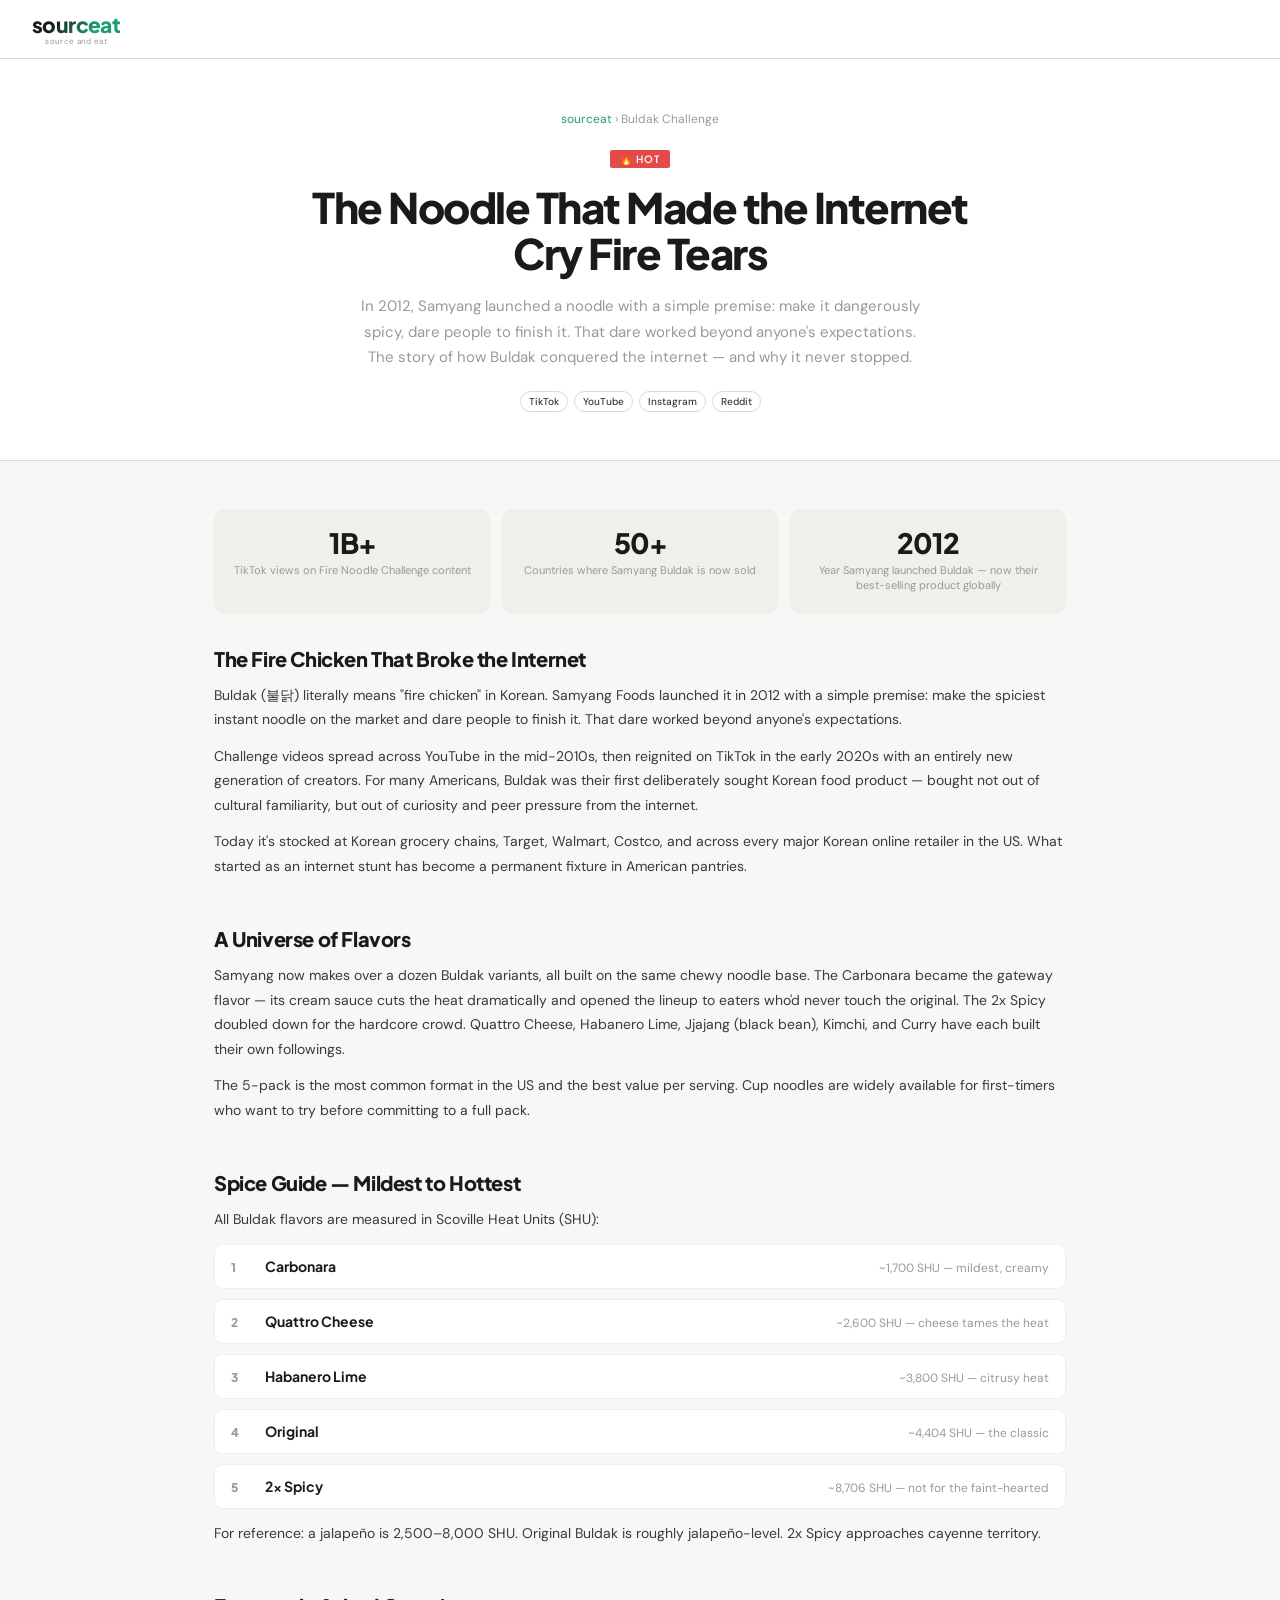
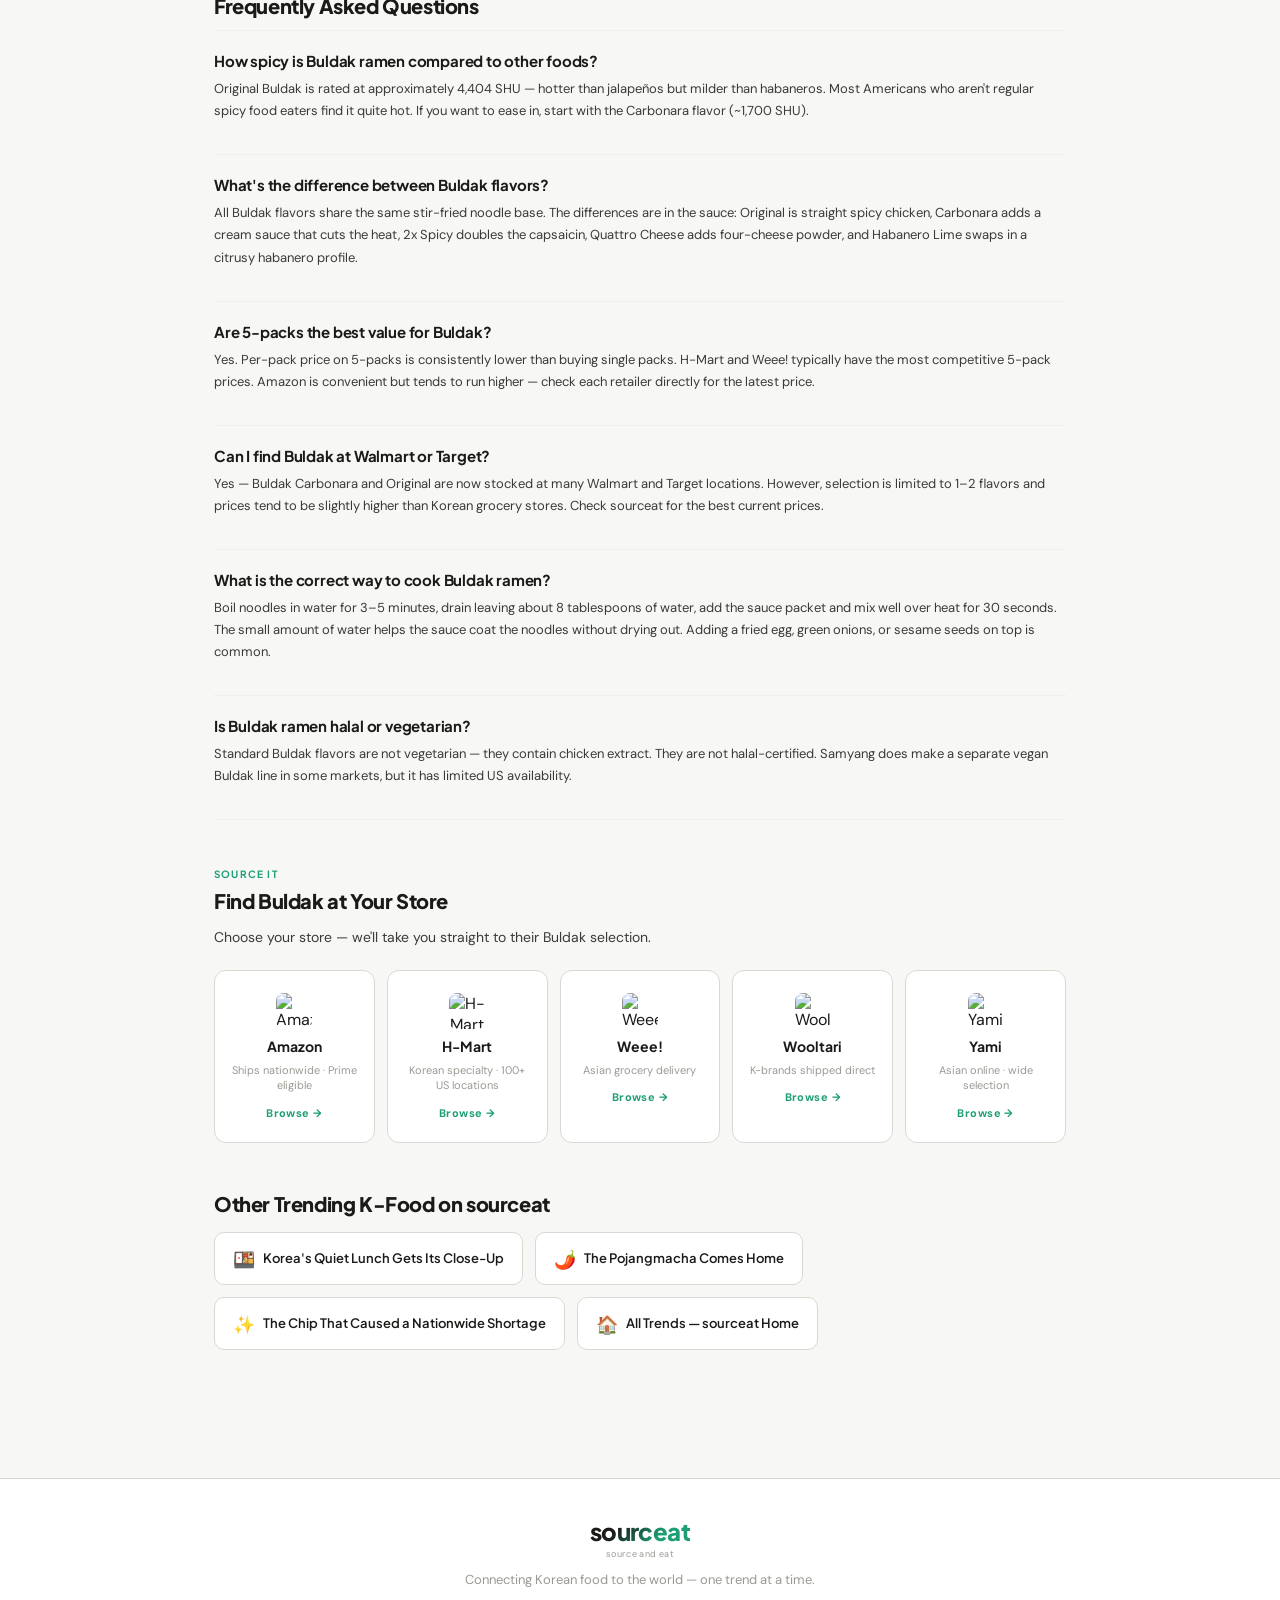
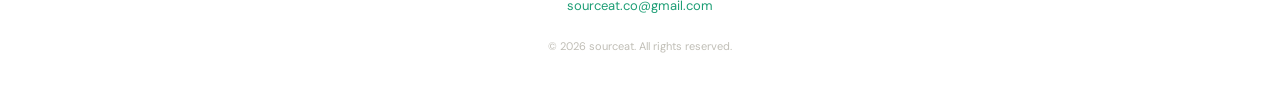
==== commit d459da73: "SEO: align og/twitter tags with editorial positioning, replace ItemList with Article schema - og:tit" ====
--- a/buldak.html
+++ b/buldak.html
@@ -3,142 +3,34 @@
 <head>
   <meta charset="UTF-8"/>
   <meta name="viewport" content="width=device-width, initial-scale=1.0"/>
-  <title>Buldak Ramen: All Flavors — Where to Buy in the US | sourceat</title>
-  <meta name="description" content="Shop Samyang Buldak fire noodles across Amazon, H-Mart, Weee!, Wooltari, and Yamibuy. Original, Carbonara, 2x Spicy, Quattro Cheese — all in one place."/>
+  <title>The Noodle That Made the Internet Cry Fire Tears — Buldak's Story | sourceat</title>
+  <meta name="description" content="How Samyang's Buldak went from a Korean convenience store dare to a global internet phenomenon. The complete story of the fire noodle that broke TikTok."/>
   <link rel="icon" href="data:image/svg+xml,<svg xmlns=%22http://www.w3.org/2000/svg%22 viewBox=%220 0 100 100%22><text y=%22.9em%22 font-size=%2290%22>🥘</text></svg>"/>
   <link rel="canonical" href="https://sourceat.vercel.app/buldak"/>
   <meta name="google-site-verification" content="n_wAcvXd13I_KfXWBFUASHfhzaQqhUl67tH9fZztiqk"/>
   <script defer src="/_vercel/insights/script.js"></script>
   <!-- Open Graph -->
   <meta property="og:type" content="article"/>
-  <meta property="og:title" content="Buldak Ramen: All Flavors — Where to Buy in the US | sourceat"/>
-  <meta property="og:description" content="Find Samyang Buldak at Amazon, H-Mart, Weee!, Wooltari, and Yamibuy. Shop at H-Mart, Weee!, Amazon, Wooltari, and Yamibuy."/>
+  <meta property="og:title" content="The Noodle That Made the Internet Cry Fire Tears — Buldak's Story | sourceat"/>
+  <meta property="og:description" content="How Samyang's Buldak went from a Korean convenience store dare to a global internet phenomenon. The complete story of the fire noodle that broke TikTok."/>
   <meta property="og:url" content="https://sourceat.vercel.app/buldak"/>
   <meta property="og:image" content="https://img08.weeecdn.net/item/image/320/664/33D51C5F44804584.jpeg!c864x0_q80.auto"/>
   <meta property="og:site_name" content="sourceat"/>
   <meta name="twitter:card" content="summary_large_image"/>
-  <meta name="twitter:title" content="Buldak Ramen: All Flavors & Best Prices in the US"/>
-  <meta name="twitter:description" content="Find Samyang Buldak at Amazon, H-Mart, Weee!, Wooltari, and Yamibuy."/>
+  <meta name="twitter:title" content="The Noodle That Made the Internet Cry Fire Tears — Buldak's Story"/>
+  <meta name="twitter:description" content="How Samyang's Buldak went from a Korean convenience store dare to a global phenomenon. The fire noodle that broke TikTok."/>
   <meta name="twitter:image" content="https://img08.weeecdn.net/item/image/320/664/33D51C5F44804584.jpeg!c864x0_q80.auto"/>
   <script type="application/ld+json">
   {
     "@context": "https://schema.org",
-    "@type": "ItemList",
-    "name": "Buldak Ramen — All Flavors",
+    "@type": "Article",
+    "headline": "The Noodle That Made the Internet Cry Fire Tears",
+    "description": "How Samyang's Buldak went from a Korean convenience store dare to a global internet phenomenon. The complete story of the fire noodle that broke TikTok.",
     "url": "https://sourceat.vercel.app/buldak",
-    "description": "Samyang Buldak fire noodle flavors available at major US retailers.",
-    "itemListElement": [
-      {
-        "@type": "ListItem", "position": 1,
-        "item": {
-          "@type": "Product",
-          "name": "Buldak Ramen Original 5-Pack",
-          "brand": {"@type": "Brand", "name": "Samyang"},
-          "description": "The original Buldak fire noodles. Intensely spicy stir-fried noodles with savory chicken sauce.",
-          "image": "https://img08.weeecdn.net/item/image/320/664/33D51C5F44804584.jpeg!c864x0_q80.auto",
-          "offers": {"@type": "Offer", "availability": "https://schema.org/InStock"}
-        }
-      },
-      {
-        "@type": "ListItem", "position": 2,
-        "item": {
-          "@type": "Product",
-          "name": "Buldak Carbonara Ramen 5-Pack",
-          "brand": {"@type": "Brand", "name": "Samyang"},
-          "description": "Creamy carbonara meets Korean fire noodles. The most popular entry point for first-timers.",
-          "image": "https://img08.weeecdn.net/product/image/163/812/6482C3FEE019CAFA.png!c864x0_q80.auto",
-          "offers": {"@type": "Offer", "availability": "https://schema.org/InStock"}
-        }
-      },
-      {
-        "@type": "ListItem", "position": 3,
-        "item": {
-          "@type": "Product",
-          "name": "Buldak 2x Spicy Ramen 5-Pack",
-          "brand": {"@type": "Brand", "name": "Samyang"},
-          "description": "Double the capsaicin. A true test of spice tolerance.",
-          "image": "https://img08.weeecdn.net/product/image/246/100/1D0F89AC3A3D7FCA.png!c864x0_q80.auto",
-          "offers": {"@type": "Offer", "availability": "https://schema.org/InStock"}
-        }
-      },
-      {
-        "@type": "ListItem", "position": 4,
-        "item": {
-          "@type": "Product",
-          "name": "Buldak Quattro Cheese Ramen 5-Pack",
-          "brand": {"@type": "Brand", "name": "Samyang"},
-          "description": "Four cheese blend tames the heat. Popular with cheese lovers.",
-          "image": "https://img08.weeecdn.net/product/image/238/941/16818529242176F8.png!c864x0_q80.auto",
-          "offers": {"@type": "Offer", "availability": "https://schema.org/InStock"}
-        }
-      },
-      {
-        "@type": "ListItem", "position": 5,
-        "item": {
-          "@type": "Product",
-          "name": "Buldak Habanero Lime Ramen",
-          "brand": {"@type": "Brand", "name": "Samyang"},
-          "description": "Habanero heat with a fresh citrus twist. Limited availability.",
-          "image": "https://img08.weeecdn.net/product/image/766/920/72B0A05A5DCB4FFD.png!c864x0_q80.auto",
-          "offers": {"@type": "Offer", "availability": "https://schema.org/InStock"}
-        }
-      },
-      {
-        "@type": "ListItem", "position": 6,
-        "item": {
-          "@type": "Product",
-          "name": "Buldak Jjajang Ramen 5-Pack",
-          "brand": {"@type": "Brand", "name": "Samyang"},
-          "description": "Black bean sauce meets Buldak spice. A Korean-Chinese fusion flavor.",
-          "image": "https://img08.weeecdn.net/item/image/305/855/47549719BF977F5C.jpg!c864x0_q80.auto",
-          "offers": {"@type": "Offer", "availability": "https://schema.org/InStock"}
-        }
-      },
-      {
-        "@type": "ListItem", "position": 7,
-        "item": {
-          "@type": "Product",
-          "name": "Buldak Curry Ramen 5-Pack",
-          "brand": {"@type": "Brand", "name": "Samyang"},
-          "description": "Yellow curry spice profile with the signature Buldak heat.",
-          "image": "https://img08.weeecdn.net/product/image/988/344/761523A9A8E8CBA2.png!c864x0_q80.auto",
-          "offers": {"@type": "Offer", "availability": "https://schema.org/InStock"}
-        }
-      },
-      {
-        "@type": "ListItem", "position": 8,
-        "item": {
-          "@type": "Product",
-          "name": "Buldak Kimchi Ramen 5-Pack",
-          "brand": {"@type": "Brand", "name": "Samyang"},
-          "description": "Kimchi tang layered with fire chicken heat.",
-          "image": "https://img08.weeecdn.net/product/image/273/659/3E9D8AD78C3A1C82.png!c864x0_q80.auto",
-          "offers": {"@type": "Offer", "availability": "https://schema.org/InStock"}
-        }
-      },
-      {
-        "@type": "ListItem", "position": 9,
-        "item": {
-          "@type": "Product",
-          "name": "Buldak Cheese Hot Chicken Ramen 5-Pack",
-          "brand": {"@type": "Brand", "name": "Samyang"},
-          "description": "Single cheese flavor — a milder, creamier take on the classic fire noodles.",
-          "image": "https://img08.weeecdn.net/product/image/238/941/16818529242176F8.png!c864x0_q80.auto",
-          "offers": {"@type": "Offer", "availability": "https://schema.org/InStock"}
-        }
-      },
-      {
-        "@type": "ListItem", "position": 10,
-        "item": {
-          "@type": "Product",
-          "name": "Buldak Cup Noodle",
-          "brand": {"@type": "Brand", "name": "Samyang"},
-          "description": "Single-serve cup version — perfect for trying Buldak for the first time.",
-          "image": "https://img08.weeecdn.net/item/image/421/583/6EE19352EB8E6AC5.png!c864x0_q80.auto",
-          "offers": {"@type": "Offer", "availability": "https://schema.org/InStock"}
-        }
-      }
-    ]
+    "image": "https://img08.weeecdn.net/item/image/320/664/33D51C5F44804584.jpeg!c864x0_q80.auto",
+    "datePublished": "2024-01-01",
+    "publisher": {"@type": "Organization", "name": "sourceat", "url": "https://sourceat.vercel.app/"},
+    "about": {"@type": "Thing", "name": "Buldak Ramen", "description": "Samyang's viral fire noodle brand"}
   }
   </script>
   <script type="application/ld+json">
@@ -244,7 +136,7 @@
     <div class="breadcrumb"><a href="/">sourceat</a> &rsaquo; Buldak Challenge</div>
     <span class="trend-tag t-hot">🔥 Hot</span>
     <h1>The Noodle That Made the Internet Cry Fire Tears</h1>
-    <p>How Samyang's Buldak went from a Korean convenience store dare to a global phenomenon — and where Americans are finding it today.</p>
+    <p>In 2012, Samyang launched a noodle with a simple premise: make it dangerously spicy, dare people to finish it. That dare worked beyond anyone's expectations. The story of how Buldak conquered the internet — and why it never stopped.</p>
     <div class="channels">
       <span class="ch-badge">TikTok</span>
       <span class="ch-badge">YouTube</span>
@@ -256,6 +148,22 @@
 
 <!-- MAIN CONTENT -->
 <main class="page-main">
+
+  <!-- TREND SIGNALS -->
+  <div class="signal-grid">
+    <div class="signal-item">
+      <div class="signal-num">1B+</div>
+      <div class="signal-label">TikTok views on Fire Noodle Challenge content</div>
+    </div>
+    <div class="signal-item">
+      <div class="signal-num">50+</div>
+      <div class="signal-label">Countries where Samyang Buldak is now sold</div>
+    </div>
+    <div class="signal-item">
+      <div class="signal-num">2012</div>
+      <div class="signal-label">Year Samyang launched Buldak — now their best-selling product globally</div>
+    </div>
+  </div>
 
   <!-- THE STORY -->
   <div class="content-section">
@@ -360,9 +268,9 @@
   <div class="content-section">
     <h2>Other Trending K-Food on sourceat</h2>
     <div class="related-links">
-      <a class="related-link" href="/kimbap"><span>🍱</span> Kimbap Moment — Buy Korean Kimbap Online</a>
-      <a class="related-link" href="/tteokbokki"><span>🌶️</span> Street Food at Home — Tteokbokki &amp; Mandu</a>
-      <a class="related-link" href="/snacks"><span>✨</span> Korean Snacks — Honey Butter Chips, Pepero &amp; More</a>
+      <a class="related-link" href="/kimbap"><span>🍱</span> Korea's Quiet Lunch Gets Its Close-Up</a>
+      <a class="related-link" href="/tteokbokki"><span>🌶️</span> The Pojangmacha Comes Home</a>
+      <a class="related-link" href="/snacks"><span>✨</span> The Chip That Caused a Nationwide Shortage</a>
       <a class="related-link" href="/"><span>🏠</span> All Trends — sourceat Home</a>
     </div>
   </div>
--- a/css/style.css
+++ b/css/style.css
@@ -75,7 +75,7 @@
     .hero-content{position:relative;z-index:1;padding:0 32px 52px}
     .hero h1{font-family:var(--font-d);font-size:clamp(32px,5.5vw,56px);font-weight:800;line-height:1.06;letter-spacing:-2px;color:#fff;max-width:700px;margin:0 auto 20px}
     .hero h1 em{font-style:normal;color:var(--teal-mid)}
-    .hero-sub{font-size:15px;color:rgba(255,255,255,0.7);max-width:900px;margin:0 auto;line-height:1.7;font-weight:400;white-space:nowrap}
+    .hero-sub{font-size:15px;color:rgba(255,255,255,0.7);max-width:900px;margin:0 auto;line-height:1.7;font-weight:400}
 
     /* HERO SCROLL STRIP */
 
@@ -84,27 +84,28 @@
     .trend-section+.trend-section{padding-top:52px}
     .trend-section:last-of-type{padding-bottom:80px}
 
-    .trend-header{margin-bottom:20px;padding-bottom:16px;border-bottom:2px solid var(--gray-900);display:flex;align-items:flex-start;justify-content:space-between;gap:24px}
-    .trend-header-left{flex:1;min-width:0}
-    .trend-header-right{flex-shrink:0;display:flex;flex-direction:column;align-items:flex-end;gap:8px;padding-top:4px}
-    .trend-stat{display:flex;align-items:center;gap:6px;font-size:11px;color:var(--gray-400);white-space:nowrap}
-    .trend-stat strong{color:var(--gray-900);font-weight:700}
-    .trend-meta{display:flex;align-items:center;gap:10px;margin-bottom:8px;flex-wrap:wrap}
+    .trend-header{margin-bottom:20px;padding-bottom:16px;border-bottom:2px solid var(--gray-900)}
+    .trend-meta{display:flex;align-items:center;gap:8px;margin-bottom:8px;flex-wrap:wrap}
+    .trend-stats-inline{display:flex;align-items:center;gap:0;font-size:10px;color:var(--gray-400);margin-left:auto;flex-shrink:0}
+    .trend-stats-inline span{padding:0 8px;border-right:1px solid var(--gray-200);white-space:nowrap}
+    .trend-stats-inline span:last-child{border-right:none;padding-right:0}
+    .trend-stats-inline strong{color:var(--gray-700);font-weight:700}
     .trend-tag{font-size:10px;font-weight:600;letter-spacing:.1em;text-transform:uppercase;padding:3px 10px;border-radius:2px;color:#fff;font-family:var(--font-d)}
     .t-hot{background:#E24B4A}
     .t-rising{background:var(--teal)}
     .t-viral{background:#534AB7}
     .t-snack{background:#D97706}
     .trend-channels{display:flex;gap:6px;align-items:center;flex-wrap:wrap}
-    .ch-badge{display:inline-flex;align-items:center;gap:4px;font-size:10px;font-weight:500;padding:3px 8px;border-radius:999px;border:1px solid var(--gray-200);color:var(--gray-700);background:var(--white);text-decoration:none}
+    .ch-badge{display:inline-flex;align-items:center;gap:4px;font-size:10px;font-weight:500;padding:3px 8px;border-radius:999px;border:1px solid var(--gray-200);color:var(--gray-700);background:var(--white);text-decoration:none;cursor:default;transition:background .15s,border-color .15s,color .15s}
     .ch-badge svg{flex-shrink:0}
-    .ch-badge.ch-link{cursor:pointer;transition:background .15s,border-color .15s,color .15s}
+    .ch-badge.ch-link{cursor:pointer}
     .ch-badge.ch-link:hover{background:var(--gray-900);border-color:var(--gray-900);color:var(--white)}
     .trend-title{font-family:var(--font-d);font-size:22px;font-weight:700;letter-spacing:-.5px;color:var(--gray-900);margin-bottom:4px}
     .trend-desc{font-size:13px;color:var(--gray-400);line-height:1.6;max-width:640px}
-    .trend-buzz{font-size:12px;color:var(--gray-700);line-height:1.5;margin-top:6px;padding:5px 10px;background:var(--gray-100);border-left:2px solid var(--teal-mid);border-radius:0 4px 4px 0;max-width:560px;font-style:italic}
+    .trend-buzz{font-size:12px;color:var(--gray-700);line-height:1.5;margin-top:8px;padding:10px 14px;background:var(--gray-100);border-left:3px solid var(--teal);border-radius:0 6px 6px 0;max-width:600px;font-style:italic}
+    .buzz-stat{font-style:normal;font-weight:700;color:var(--teal-dark);font-size:13px}
     .rank-badge{display:inline-flex;align-items:center;font-size:10px;font-weight:700;padding:2px 8px;border-radius:3px;letter-spacing:.04em;font-family:var(--font-d)}
-    .rank-new{background:#EEF2FF;color:#534AB7;border:1px solid #C7D2FE}
+    .rank-new{background:#534AB7;color:#fff;border:none}
     .rank-up{background:var(--teal-light);color:var(--teal-dark);border:1px solid var(--teal-mid)}
     .rank-down{background:#FEF2F2;color:#991B1B;border:1px solid #FECACA}
     .trend-count-row{display:flex;align-items:center;gap:16px;margin-top:10px;flex-wrap:wrap}
@@ -141,8 +142,7 @@
     .shop-pill{font-size:10px;padding:2px 7px;border-radius:999px;background:var(--gray-100);color:var(--gray-400);border:1px solid var(--gray-200)}
     .shop-pill.on{background:var(--teal-light);color:var(--teal-dark);border-color:var(--teal-mid)}
 
-    .card-footer{padding:8px 12px 12px;border-top:1px solid var(--gray-100);margin-top:8px;display:flex;align-items:center;justify-content:space-between}
-    .card-store-count{font-size:11px;color:var(--gray-400)}
+    .card-footer{padding:8px 12px 12px;border-top:1px solid var(--gray-100);margin-top:8px;display:flex;align-items:center;justify-content:flex-end}
     .card-cta{font-size:10px;font-weight:600;color:var(--teal);letter-spacing:.04em;text-transform:uppercase;border:1px solid var(--teal);padding:4px 9px;border-radius:3px;transition:background .15s,color .15s}
     .card:hover .card-cta{background:var(--teal);color:var(--white)}
 
@@ -228,8 +228,8 @@
     /* Featured card */
     .mag-featured{display:flex;align-items:stretch;border-radius:14px;overflow:hidden;border:1px solid var(--gray-200);text-decoration:none;color:inherit;margin-bottom:14px;background:var(--gray-900);transition:box-shadow .2s,border-color .2s;position:relative}
     .mag-featured:hover{box-shadow:0 10px 36px rgba(0,0,0,.18);border-color:var(--gray-700)}
-    .mag-featured-num{font-family:var(--font-d);font-size:120px;font-weight:800;color:rgba(255,255,255,.04);line-height:1;position:absolute;bottom:-12px;right:24px;letter-spacing:-6px;pointer-events:none;user-select:none}
-    .mag-featured-body{flex:1;padding:36px 40px;display:flex;flex-direction:column;gap:14px;position:relative;z-index:1}
+    .mag-featured-num{font-family:var(--font-d);font-size:120px;font-weight:800;color:rgba(255,255,255,.05);line-height:1;position:absolute;bottom:-12px;right:-8px;letter-spacing:-6px;pointer-events:none;user-select:none;z-index:0}
+    .mag-featured-body{flex:1;padding:36px 40px;display:flex;flex-direction:column;gap:14px;position:relative;z-index:1;overflow:hidden}
     .mag-card-meta{display:flex;align-items:center;gap:10px}
     .mag-num-label{font-size:10px;font-weight:600;color:rgba(255,255,255,.3);letter-spacing:.1em;font-family:var(--font-d)}
     .mag-featured-title{font-family:var(--font-d);font-size:clamp(20px,2.8vw,28px);font-weight:800;color:var(--white);line-height:1.18;letter-spacing:-.6px;max-width:560px}
@@ -246,8 +246,15 @@
     .mag-card .mag-num-label{color:var(--gray-400)}
     .mag-card-title{font-family:var(--font-d);font-size:15px;font-weight:800;color:var(--gray-900);line-height:1.25;letter-spacing:-.3px;flex:1}
     .mag-card-sub{font-size:12px;color:var(--gray-400);line-height:1.6}
-    .mag-cta-sm{font-size:11px;font-weight:700;color:var(--teal);letter-spacing:.05em;font-family:var(--font-d);margin-top:4px}
+    .mag-cta-sm{font-size:11px;font-weight:700;color:var(--teal);letter-spacing:.04em;font-family:var(--font-d)}
     .mag-card:hover .mag-cta-sm{color:var(--teal-dark)}
+    .mag-card-footer{display:flex;align-items:center;justify-content:space-between;margin-top:auto;padding-top:10px;border-top:1px solid var(--gray-100)}
+    .mag-card-meta-line{font-size:10px;color:var(--gray-300);letter-spacing:.04em}
+    .signal-grid{display:grid;grid-template-columns:repeat(3,1fr);gap:12px;margin-bottom:32px}
+    .signal-item{background:var(--gray-100);border-radius:10px;padding:20px 16px;text-align:center}
+    .signal-num{font-family:var(--font-d);font-size:28px;font-weight:800;color:var(--gray-900);letter-spacing:-1px;line-height:1}
+    .signal-label{font-size:11px;color:var(--gray-400);line-height:1.4;margin-top:6px}
+    @media(max-width:480px){.signal-grid{grid-template-columns:1fr 1fr}}
 
     @media(max-width:680px){
       .mag-section{padding:40px 20px 48px}
@@ -308,3 +315,11 @@
       .header-inner{padding:0 20px}
       .sidebar{width:100%;max-width:320px}
     }
+    @media(max-width:480px){
+      .shop-grid{grid-template-columns:1fr}
+      .shop-btn{flex-direction:row;justify-content:flex-start;gap:12px;padding:12px 14px}
+      .shop-btn-logo{width:28px;height:28px;flex-shrink:0}
+      .shop-btn-name{font-size:13px}
+      .shop-btn-tag{font-size:11px}
+      .shop-btn-cta{margin-top:0;margin-left:auto}
+    }
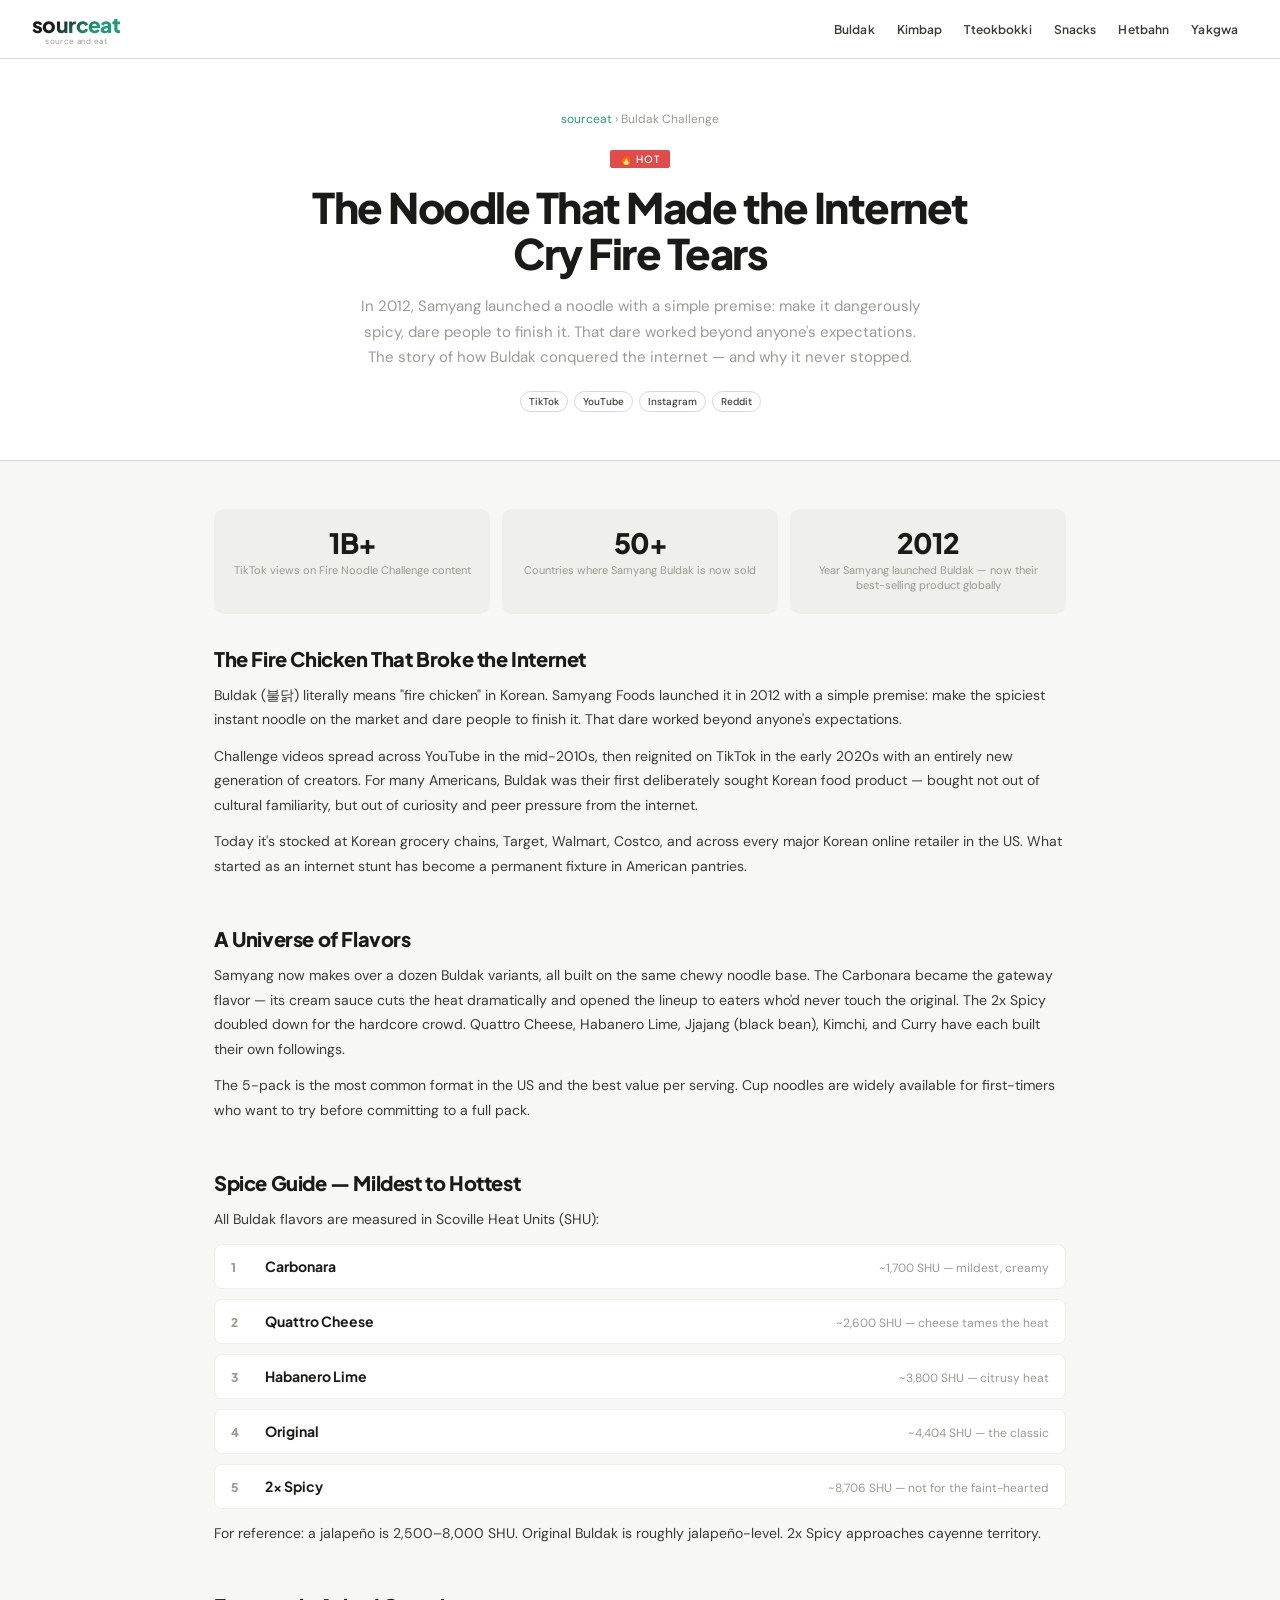
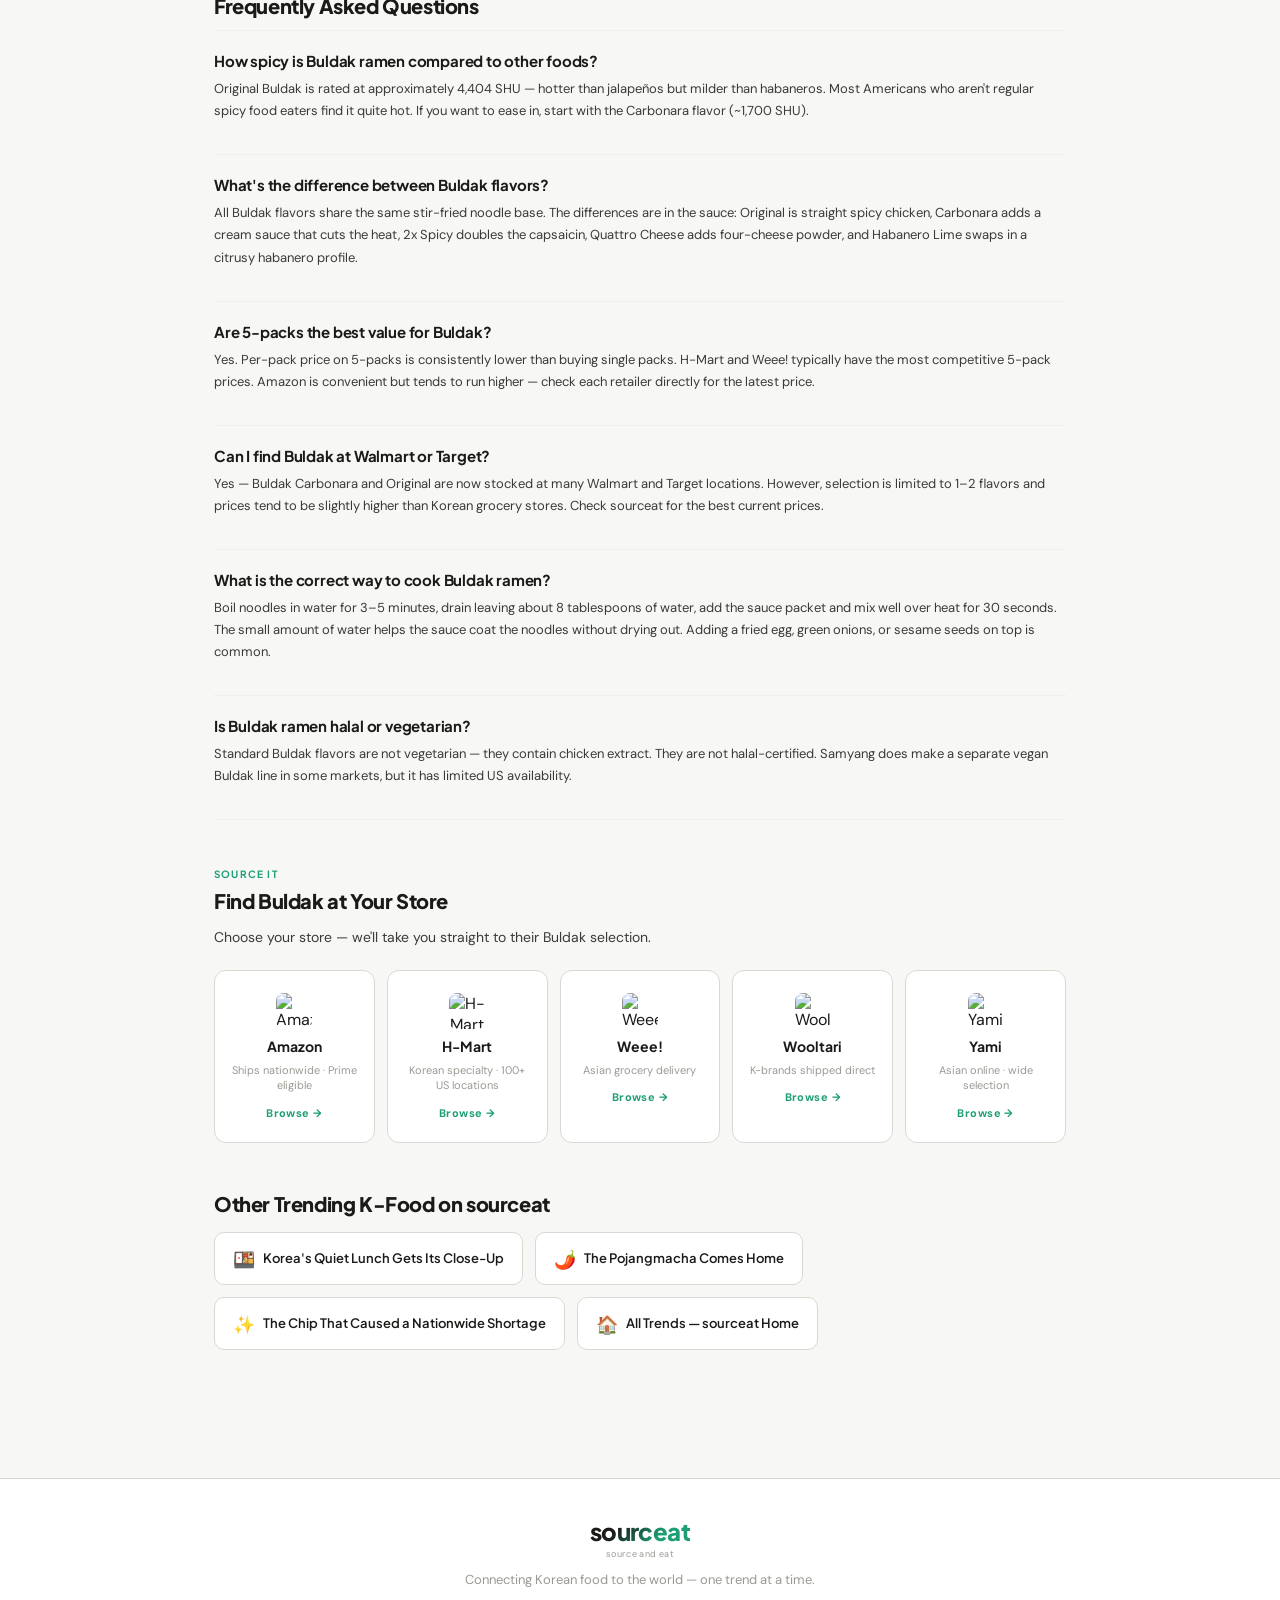
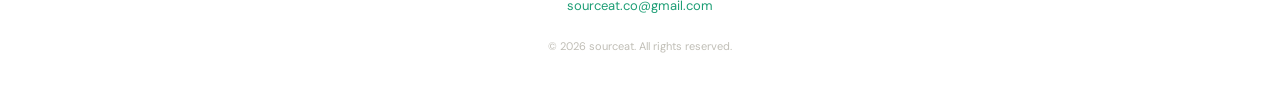
==== commit 9a2a8b3a: "UX: add header nav, fix OG images, fix magazine card layout - Add responsive header nav (Buldak/Kimb" ====
--- a/buldak.html
+++ b/buldak.html
@@ -6,30 +6,30 @@
   <title>The Noodle That Made the Internet Cry Fire Tears — Buldak's Story | sourceat</title>
   <meta name="description" content="How Samyang's Buldak went from a Korean convenience store dare to a global internet phenomenon. The complete story of the fire noodle that broke TikTok."/>
   <link rel="icon" href="data:image/svg+xml,<svg xmlns=%22http://www.w3.org/2000/svg%22 viewBox=%220 0 100 100%22><text y=%22.9em%22 font-size=%2290%22>🥘</text></svg>"/>
-  <link rel="canonical" href="https://sourceat.vercel.app/buldak"/>
+  <link rel="canonical" href="https://sourceat.co/buldak"/>
   <meta name="google-site-verification" content="n_wAcvXd13I_KfXWBFUASHfhzaQqhUl67tH9fZztiqk"/>
   <script defer src="/_vercel/insights/script.js"></script>
   <!-- Open Graph -->
   <meta property="og:type" content="article"/>
   <meta property="og:title" content="The Noodle That Made the Internet Cry Fire Tears — Buldak's Story | sourceat"/>
   <meta property="og:description" content="How Samyang's Buldak went from a Korean convenience store dare to a global internet phenomenon. The complete story of the fire noodle that broke TikTok."/>
-  <meta property="og:url" content="https://sourceat.vercel.app/buldak"/>
-  <meta property="og:image" content="https://img08.weeecdn.net/item/image/320/664/33D51C5F44804584.jpeg!c864x0_q80.auto"/>
+  <meta property="og:url" content="https://sourceat.co/buldak"/>
+  <meta property="og:image" content="https://sourceat.co/og-image.svg"/>
   <meta property="og:site_name" content="sourceat"/>
   <meta name="twitter:card" content="summary_large_image"/>
   <meta name="twitter:title" content="The Noodle That Made the Internet Cry Fire Tears — Buldak's Story"/>
   <meta name="twitter:description" content="How Samyang's Buldak went from a Korean convenience store dare to a global phenomenon. The fire noodle that broke TikTok."/>
-  <meta name="twitter:image" content="https://img08.weeecdn.net/item/image/320/664/33D51C5F44804584.jpeg!c864x0_q80.auto"/>
+  <meta name="twitter:image" content="https://sourceat.co/og-image.svg"/>
   <script type="application/ld+json">
   {
     "@context": "https://schema.org",
     "@type": "Article",
     "headline": "The Noodle That Made the Internet Cry Fire Tears",
     "description": "How Samyang's Buldak went from a Korean convenience store dare to a global internet phenomenon. The complete story of the fire noodle that broke TikTok.",
-    "url": "https://sourceat.vercel.app/buldak",
-    "image": "https://img08.weeecdn.net/item/image/320/664/33D51C5F44804584.jpeg!c864x0_q80.auto",
+    "url": "https://sourceat.co/buldak",
+    "image": "https://sourceat.co/og-image.svg",
     "datePublished": "2024-01-01",
-    "publisher": {"@type": "Organization", "name": "sourceat", "url": "https://sourceat.vercel.app/"},
+    "publisher": {"@type": "Organization", "name": "sourceat", "url": "https://sourceat.co/"},
     "about": {"@type": "Thing", "name": "Buldak Ramen", "description": "Samyang's viral fire noodle brand"}
   }
   </script>
@@ -52,8 +52,8 @@
     "@context": "https://schema.org",
     "@type": "BreadcrumbList",
     "itemListElement": [
-      {"@type":"ListItem","position":1,"name":"sourceat","item":"https://sourceat.vercel.app/"},
-      {"@type":"ListItem","position":2,"name":"Buldak Ramen","item":"https://sourceat.vercel.app/buldak"}
+      {"@type":"ListItem","position":1,"name":"sourceat","item":"https://sourceat.co/"},
+      {"@type":"ListItem","position":2,"name":"Buldak Ramen","item":"https://sourceat.co/buldak"}
     ]
   }
   </script>
@@ -127,8 +127,17 @@
 <header>
   <div class="header-inner">
     <a href="/" class="logo"><span class="logo-wordmark">sourceat</span><span class="logo-sub">source and eat</span></a>
+    <nav class="header-nav">
+      <a href="/buldak" class="nav-link">Buldak</a>
+      <a href="/kimbap" class="nav-link">Kimbap</a>
+      <a href="/tteokbokki" class="nav-link">Tteokbokki</a>
+      <a href="/snacks" class="nav-link">Snacks</a>
+      <a href="/hetbahn" class="nav-link">Hetbahn</a>
+      <a href="/yakgwa" class="nav-link">Yakgwa</a>
+    </nav>
   </div>
 </header>
+<script>document.querySelectorAll(".nav-link").forEach(function(l){if(l.getAttribute("href")===window.location.pathname)l.classList.add("active")});</script>
 
 <!-- PAGE HERO -->
 <section class="page-hero">
--- a/css/style.css
+++ b/css/style.css
@@ -15,6 +15,13 @@
     .logo{text-decoration:none;display:inline-flex;flex-direction:column;align-items:center;gap:2px}
     .logo-wordmark{font-family:var(--font-d);font-size:21px;font-weight:800;letter-spacing:-0.6px;line-height:1;background:linear-gradient(135deg,#1A1A18 30%,#1D9E75 70%);-webkit-background-clip:text;-webkit-text-fill-color:transparent;background-clip:text}
     .logo-sub{font-family:var(--font-s);font-size:8px;font-weight:400;color:var(--gray-400);letter-spacing:.04em;line-height:1}
+
+    /* HEADER NAV */
+    .header-nav{display:flex;align-items:center;gap:2px}
+    .nav-link{font-family:var(--font-d);font-size:12px;font-weight:600;color:var(--gray-700);text-decoration:none;padding:5px 10px;border-radius:5px;transition:background .15s,color .15s;letter-spacing:.01em;white-space:nowrap}
+    .nav-link:hover{background:var(--gray-100);color:var(--gray-900)}
+    .nav-link.active{color:var(--teal);background:var(--teal-light)}
+    @media(max-width:900px){.header-nav{display:none}}
 
     /* HAMBURGER */
     .hamburger{display:flex;flex-direction:column;gap:5px;background:none;border:none;cursor:pointer;padding:6px;border-radius:6px;transition:background .15s}
@@ -121,10 +128,11 @@
     @keyframes rise{from{opacity:0;transform:translateY(10px)}to{opacity:1;transform:translateY(0)}}
 
     /* card image */
-    .card-thumb{width:100%;aspect-ratio:4/3;background:var(--gray-100);overflow:hidden;position:relative;display:block;flex-shrink:0}
-    .card-thumb img{width:100%;height:100%;object-fit:cover;display:block;transition:transform .3s}
-    .card:hover .card-thumb img{transform:scale(1.04)}
-    .thumb-fallback{width:100%;height:100%;display:flex;align-items:center;justify-content:center;font-family:var(--font-d);font-size:11px;font-weight:600;color:var(--gray-400);letter-spacing:.05em;text-transform:uppercase;padding:8px;text-align:center}
+    .card-thumb{width:100%;aspect-ratio:4/3;overflow:hidden;position:relative;display:block;flex-shrink:0}
+    .thumb-fallback{width:100%;height:100%;display:flex;flex-direction:column;align-items:center;justify-content:center;gap:7px;padding:12px 8px;text-align:center;transition:filter .3s}
+    .card:hover .thumb-fallback{filter:brightness(1.08)}
+    .tf-emoji{font-size:30px;line-height:1;display:block}
+    .tf-brand{font-family:var(--font-d);font-size:10px;font-weight:700;letter-spacing:.08em;text-transform:uppercase;color:rgba(255,255,255,.82)}
 
     /* availability badge */
     .card-avail{position:absolute;top:8px;right:8px;z-index:2}
@@ -238,7 +246,8 @@
     .mag-featured:hover .mag-cta{color:#7DD9BC}
 
     /* Small cards row */
-    .mag-cards-row{display:grid;grid-template-columns:repeat(3,1fr);gap:12px}
+    .mag-cards-row{display:flex;flex-wrap:wrap;gap:12px;justify-content:center}
+    .mag-card{flex:0 0 calc(33.333% - 8px);min-width:220px}
     .mag-card{display:flex;flex-direction:column;border-radius:12px;overflow:hidden;border:1px solid var(--gray-200);text-decoration:none;color:inherit;background:var(--white);transition:border-color .2s,box-shadow .2s}
     .mag-card:hover{border-color:var(--gray-400);box-shadow:0 4px 16px rgba(0,0,0,.07)}
     .mag-card-accent{height:3px;flex-shrink:0}
